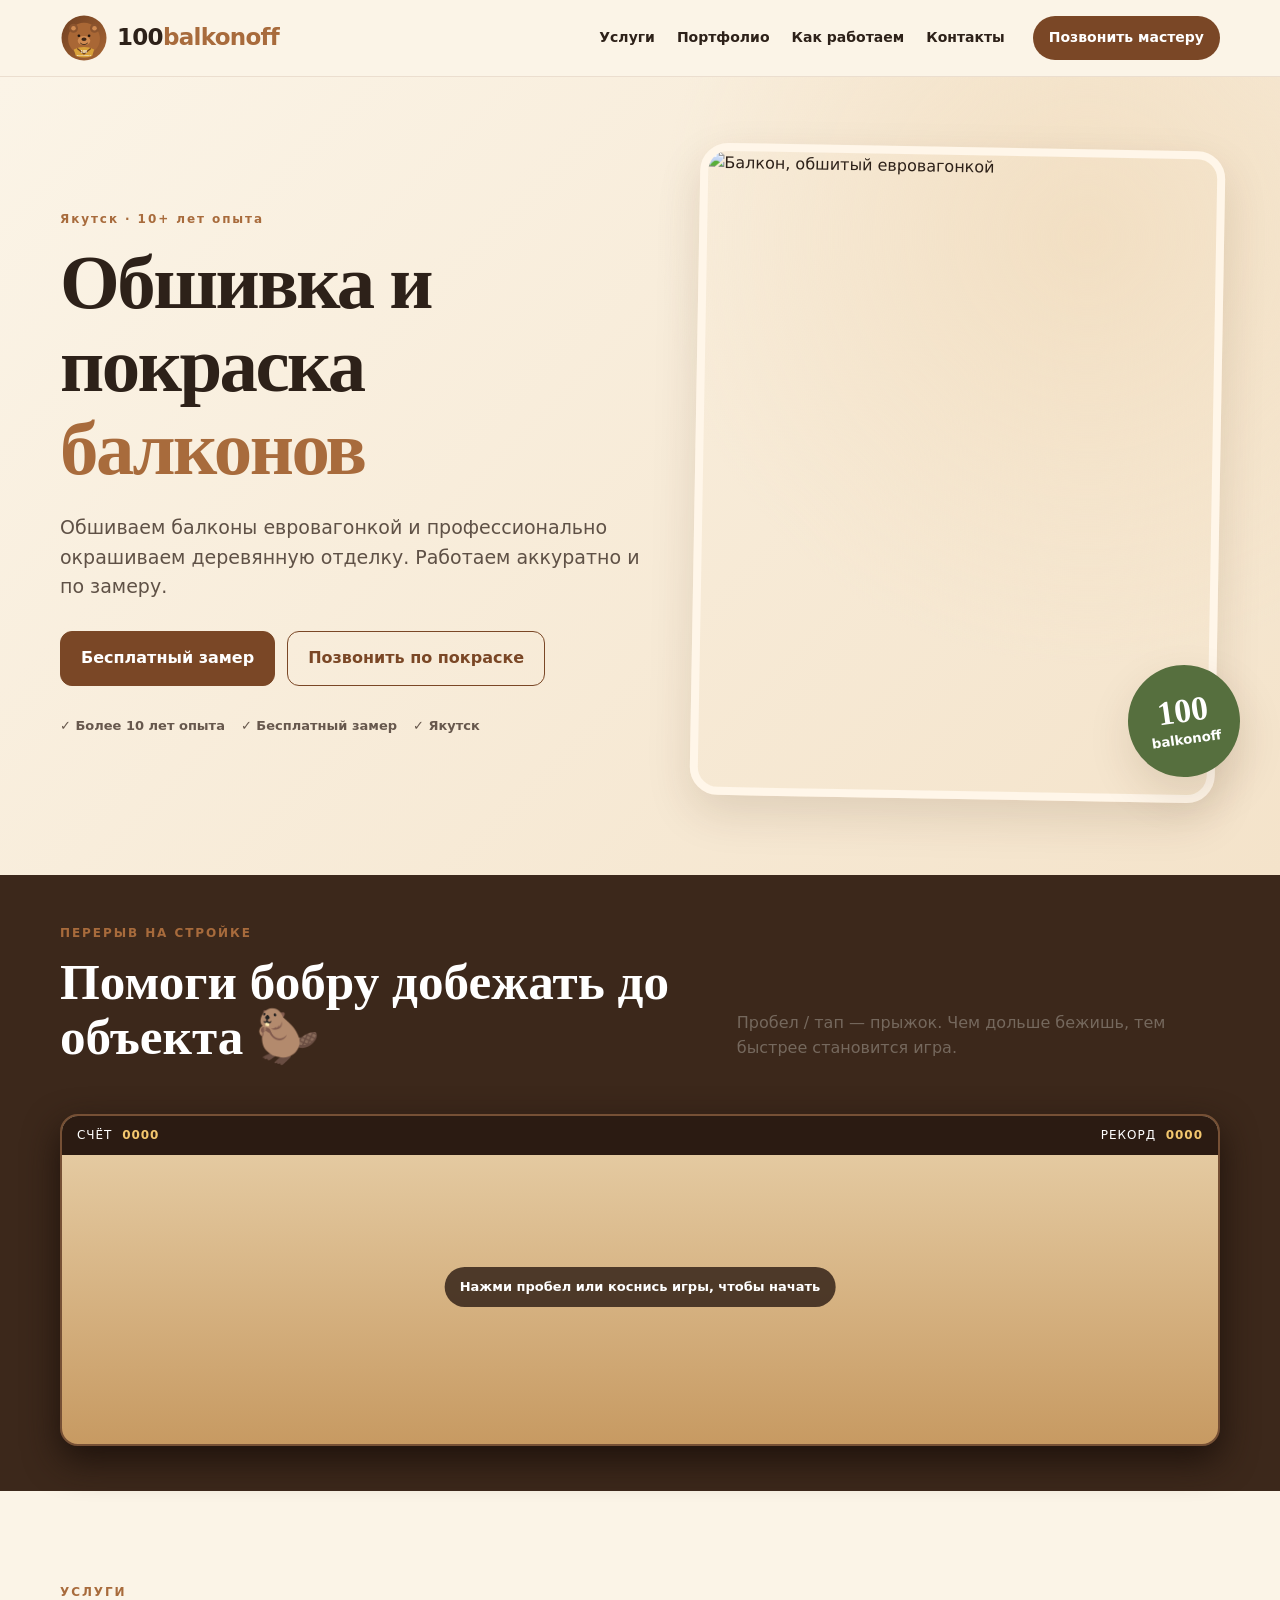
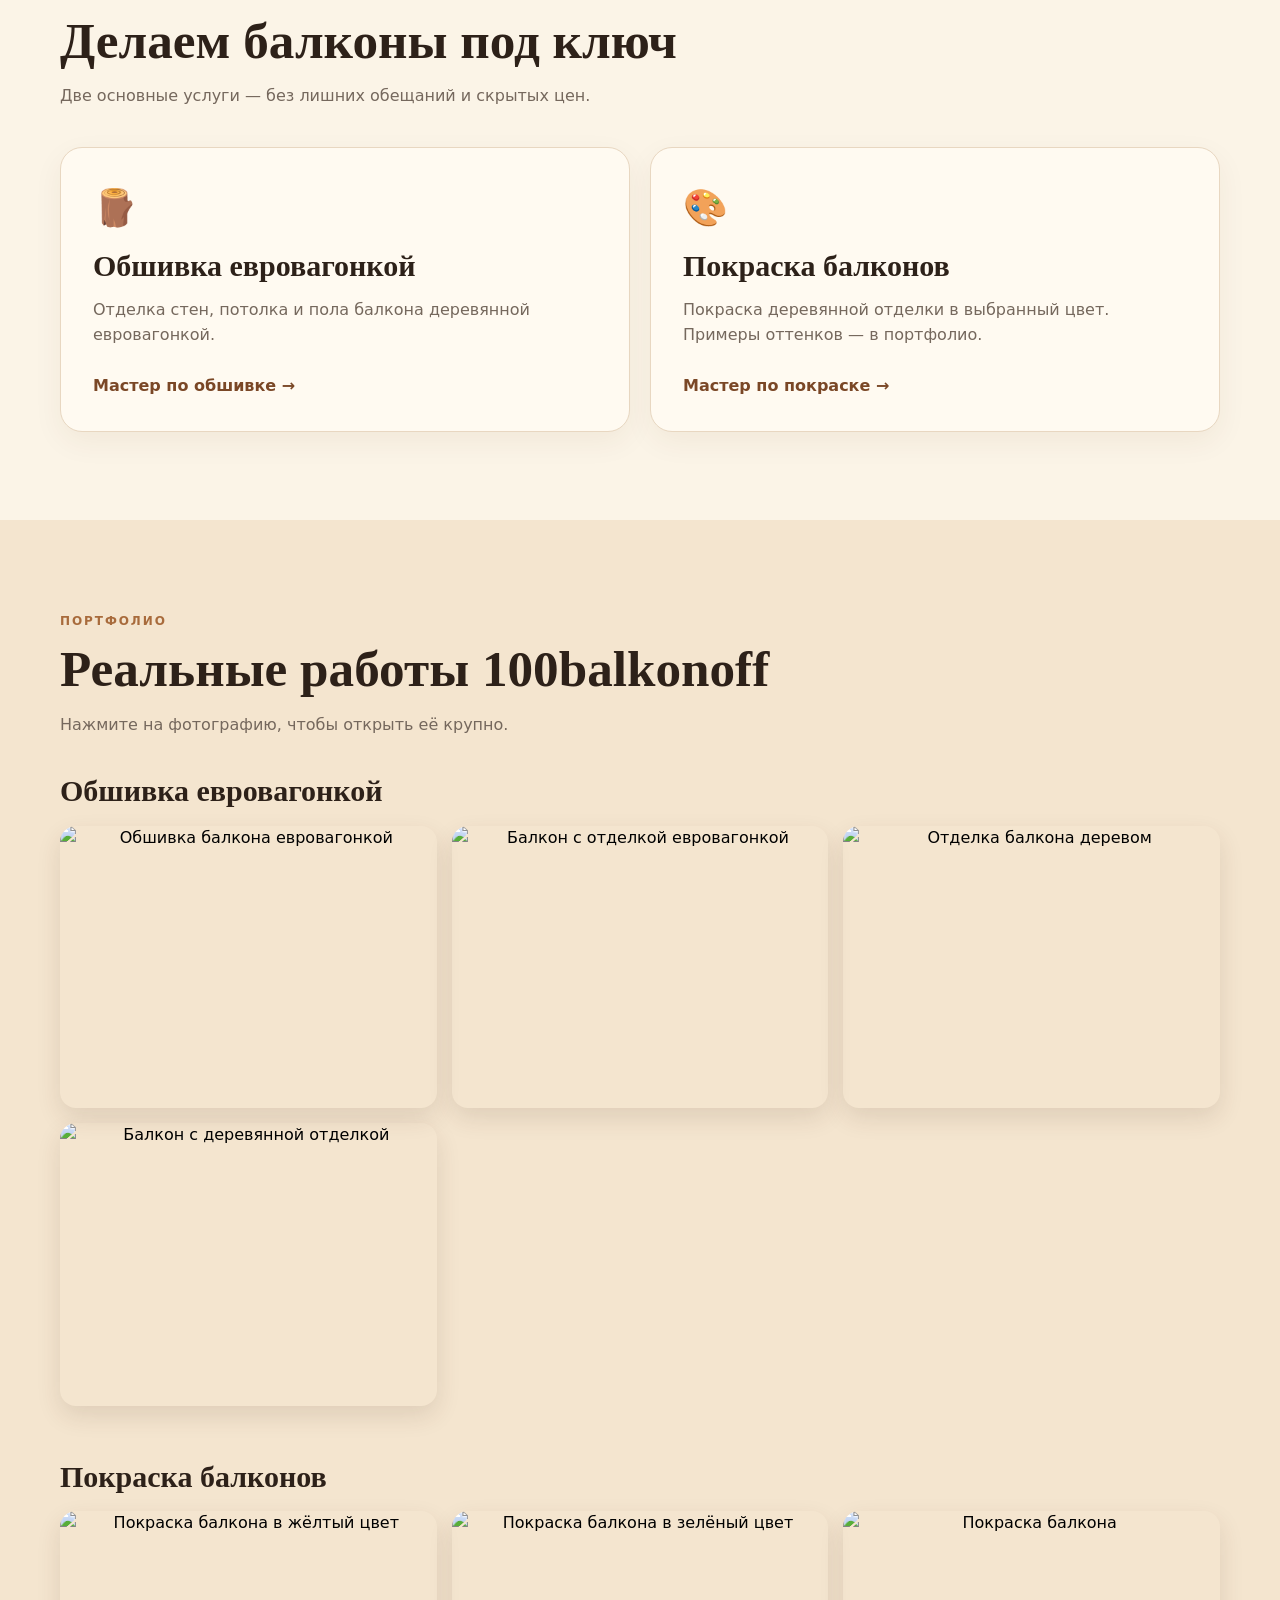
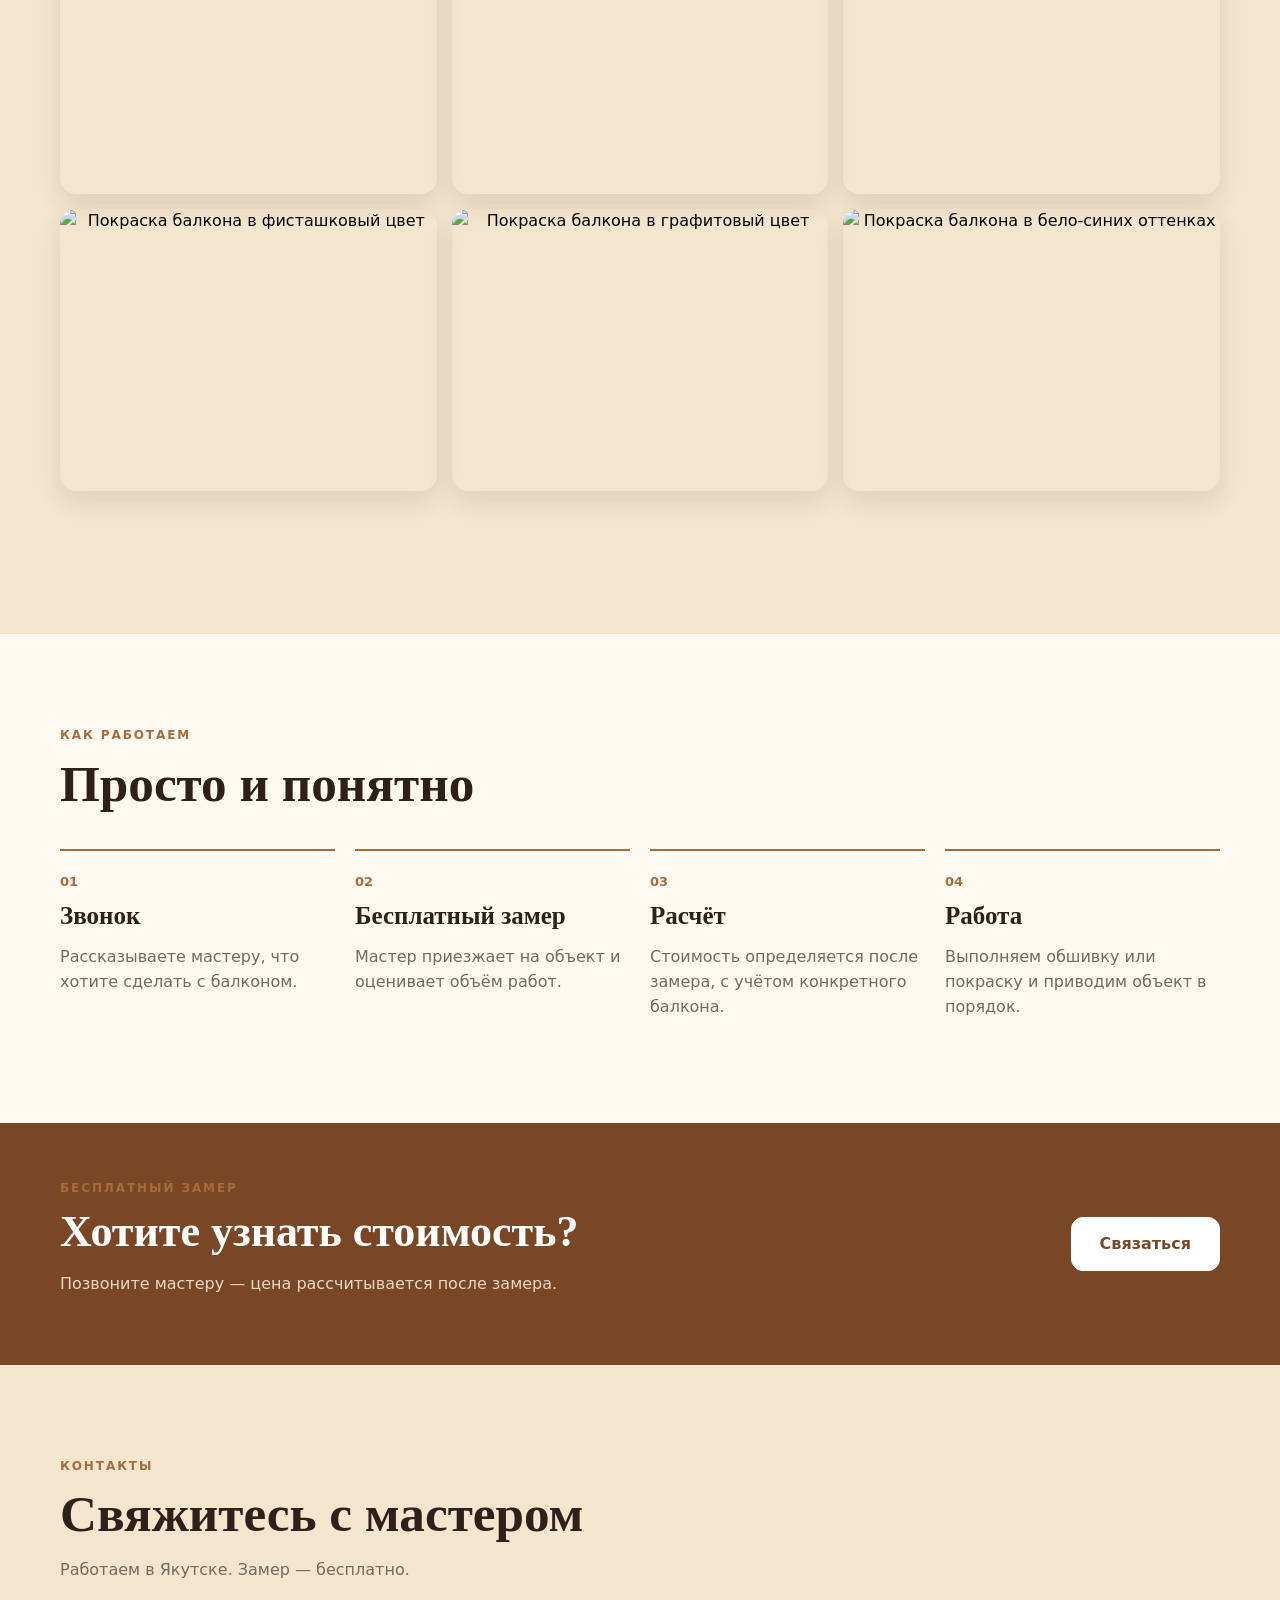
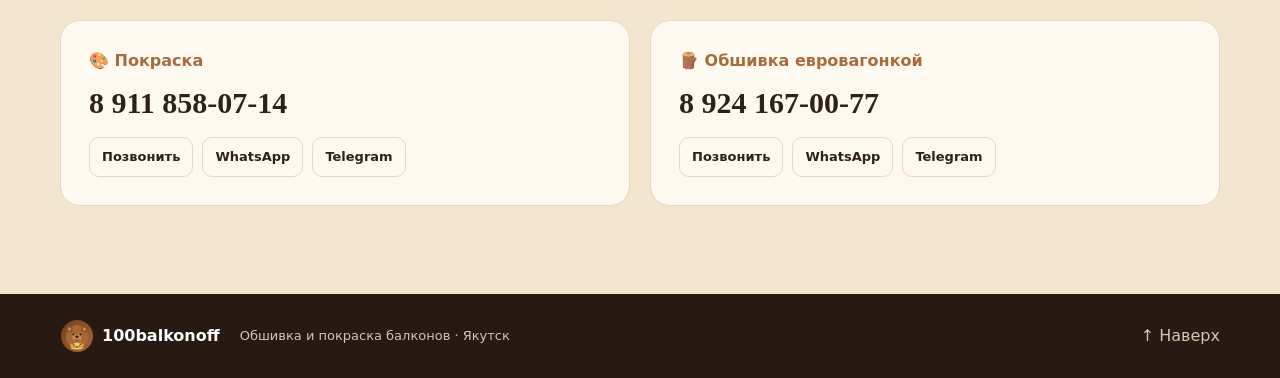
==== index.html @ a6278c49 "Add website files" ====
<!doctype html>
<html lang="ru">
<head>
<meta charset="utf-8">
<meta name="viewport" content="width=device-width,initial-scale=1">
<meta name="description" content="100balkonoff — обшивка балконов евровагонкой и покраска балконов в Якутске. Более 10 лет опыта. Бесплатный замер.">
<title>100balkonoff — балконы в Якутске</title>
<link rel="icon" href="logo.svg" type="image/svg+xml">
<link rel="stylesheet" href="style.css">
</head>
<body>
<header class="site-header">
  <div class="wrap nav">
    <a class="brand" href="#top"><img src="logo.svg" alt="100balkonoff"><span>100<span>balkonoff</span></span></a>
    <nav>
      <a href="#services">Услуги</a>
      <a href="#portfolio">Портфолио</a>
      <a href="#process">Как работаем</a>
      <a href="#contacts">Контакты</a>
    </nav>
    <a class="header-call" href="tel:+79241670077">Позвонить мастеру</a>
  </div>
</header>

<main id="top">
<section class="hero">
  <div class="wrap hero-grid">
    <div class="hero-copy">
      <div class="eyebrow">Якутск · 10+ лет опыта</div>
      <h1>Обшивка и покраска<br><em>балконов</em></h1>
      <p class="lead">Обшиваем балконы евровагонкой и профессионально окрашиваем деревянную отделку. Работаем аккуратно и по замеру.</p>
      <div class="hero-actions">
        <a class="btn primary" href="#contacts">Бесплатный замер</a>
        <a class="btn ghost" href="tel:+79118580714">Позвонить по покраске</a>
      </div>
      <div class="trust"><span>✓ Более 10 лет опыта</span><span>✓ Бесплатный замер</span><span>✓ Якутск</span></div>
    </div>
    <div class="hero-visual">
      <div class="photo-card"><img src="images/cladding-4.webp" alt="Балкон, обшитый евровагонкой"></div>
      <div class="badge"><strong>100</strong><small>balkonoff</small></div>
    </div>
  </div>
</section>

<section class="game-section">
  <div class="wrap">
    <div class="section-heading compact">
      <div><span class="kicker">ПЕРЕРЫВ НА СТРОЙКЕ</span><h2>Помоги бобру добежать до объекта 🦫</h2></div>
      <p>Пробел / тап — прыжок. Чем дольше бежишь, тем быстрее становится игра.</p>
    </div>
    <div class="game-shell">
      <div class="game-top"><span>СЧЁТ <b id="score">0000</b></span><span>РЕКОРД <b id="best">0000</b></span></div>
      <canvas id="game" width="1000" height="250" aria-label="Игра с бобром"></canvas>
      <div class="game-hint" id="gameHint">Нажми пробел или коснись игры, чтобы начать</div>
      <button class="restart" id="restart">Играть снова</button>
    </div>
  </div>
</section>

<section id="services" class="section">
  <div class="wrap">
    <div class="section-heading"><span class="kicker">УСЛУГИ</span><h2>Делаем балконы под ключ</h2><p>Две основные услуги — без лишних обещаний и скрытых цен.</p></div>
    <div class="service-grid">
      <article class="service"><div class="service-icon">🪵</div><h3>Обшивка евровагонкой</h3><p>Отделка стен, потолка и пола балкона деревянной евровагонкой.</p><a href="tel:+79241670077">Мастер по обшивке →</a></article>
      <article class="service"><div class="service-icon">🎨</div><h3>Покраска балконов</h3><p>Покраска деревянной отделки в выбранный цвет. Примеры оттенков — в портфолио.</p><a href="tel:+79118580714">Мастер по покраске →</a></article>
    </div>
  </div>
</section>

<section id="portfolio" class="section portfolio-section">
  <div class="wrap">
    <div class="section-heading"><span class="kicker">ПОРТФОЛИО</span><h2>Реальные работы 100balkonoff</h2><p>Нажмите на фотографию, чтобы открыть её крупно.</p></div>
    <div class="portfolio-group"><h3>Обшивка евровагонкой</h3><div class="gallery">
      <button class="photo"><img src="images/cladding-1.webp" alt="Обшивка балкона евровагонкой"></button>
      <button class="photo"><img src="images/cladding-2.webp" alt="Балкон с отделкой евровагонкой"></button>
      <button class="photo"><img src="images/cladding-3.webp" alt="Отделка балкона деревом"></button>
      <button class="photo"><img src="images/cladding-4.webp" alt="Балкон с деревянной отделкой"></button>
    </div></div>
    <div class="portfolio-group"><h3>Покраска балконов</h3><div class="gallery">
      <button class="photo"><img src="images/painting-yellow.webp" alt="Покраска балкона в жёлтый цвет"></button>
      <button class="photo"><img src="images/painting-green.webp" alt="Покраска балкона в зелёный цвет"></button>
      <button class="photo"><img src="images/painting-green-2.webp" alt="Покраска балкона"></button>
      <button class="photo"><img src="images/painting-pistachio.webp" alt="Покраска балкона в фисташковый цвет"></button>
      <button class="photo"><img src="images/painting-graphite.webp" alt="Покраска балкона в графитовый цвет"></button>
      <button class="photo"><img src="images/painting-white-blue.webp" alt="Покраска балкона в бело-синих оттенках"></button>
    </div></div>
  </div>
</section>

<section id="process" class="section process-section">
  <div class="wrap">
    <div class="section-heading"><span class="kicker">КАК РАБОТАЕМ</span><h2>Просто и понятно</h2></div>
    <div class="steps">
      <div><b>01</b><h3>Звонок</h3><p>Рассказываете мастеру, что хотите сделать с балконом.</p></div>
      <div><b>02</b><h3>Бесплатный замер</h3><p>Мастер приезжает на объект и оценивает объём работ.</p></div>
      <div><b>03</b><h3>Расчёт</h3><p>Стоимость определяется после замера, с учётом конкретного балкона.</p></div>
      <div><b>04</b><h3>Работа</h3><p>Выполняем обшивку или покраску и приводим объект в порядок.</p></div>
    </div>
  </div>
</section>

<section class="cta">
  <div class="wrap cta-inner"><div><span class="kicker">БЕСПЛАТНЫЙ ЗАМЕР</span><h2>Хотите узнать стоимость?</h2><p>Позвоните мастеру — цена рассчитывается после замера.</p></div><a class="btn light" href="#contacts">Связаться</a></div>
</section>

<section id="contacts" class="section contacts">
  <div class="wrap">
    <div class="section-heading"><span class="kicker">КОНТАКТЫ</span><h2>Свяжитесь с мастером</h2><p>Работаем в Якутске. Замер — бесплатно.</p></div>
    <div class="contact-grid">
      <article class="contact-card"><span>🎨 Покраска</span><a class="phone" href="tel:+79118580714">8 911 858-07-14</a><div class="contact-links"><a href="tel:+79118580714">Позвонить</a><a href="https://wa.me/79118580714" target="_blank" rel="noopener">WhatsApp</a><a href="tg://resolve?phone=79118580714">Telegram</a></div></article>
      <article class="contact-card"><span>🪵 Обшивка евровагонкой</span><a class="phone" href="tel:+79241670077">8 924 167-00-77</a><div class="contact-links"><a href="tel:+79241670077">Позвонить</a><a href="https://wa.me/79241670077" target="_blank" rel="noopener">WhatsApp</a><a href="tg://resolve?phone=79241670077">Telegram</a></div></article>
    </div>
  </div>
</section>
</main>

<footer><div class="wrap footer-inner"><div class="brand-mini"><img src="logo.svg" alt="">100balkonoff</div><span>Обшивка и покраска балконов · Якутск</span><a href="#top">↑ Наверх</a></div></footer>

<div class="lightbox" id="lightbox" aria-hidden="true"><button class="lb-close" aria-label="Закрыть">×</button><button class="lb-prev" aria-label="Предыдущее">‹</button><img id="lb-img" alt=""><button class="lb-next" aria-label="Следующее">›</button></div>
<script src="script.js"></script>
</body>
</html>
---- style.css ----
:root{--wood:#7a4726;--wood2:#a86b3c;--cream:#fbf4e7;--paper:#fffaf1;--ink:#2d2119;--muted:#75685d;--line:#e8d7c1;--green:#566f3e;--shadow:0 18px 45px rgba(70,39,18,.13)}
*{box-sizing:border-box}html{scroll-behavior:smooth}body{margin:0;background:var(--cream);color:var(--ink);font-family:Inter,ui-sans-serif,system-ui,-apple-system,"Segoe UI",Arial,sans-serif;line-height:1.55}a{color:inherit;text-decoration:none}button{font:inherit}.wrap{width:min(1160px,calc(100% - 36px));margin:auto}.site-header{position:sticky;top:0;z-index:20;background:rgba(251,244,231,.94);backdrop-filter:blur(12px);border-bottom:1px solid rgba(122,71,38,.12)}.nav{min-height:76px;display:flex;align-items:center;gap:28px}.brand{display:flex;align-items:center;gap:9px;font-weight:900;font-size:23px;letter-spacing:-.7px}.brand img{width:48px;height:48px}.brand span span{color:var(--wood2)}nav{display:flex;gap:22px;margin-left:auto;font-size:14px;font-weight:700}nav a:hover{color:var(--wood2)}.header-call{padding:11px 16px;border-radius:999px;background:var(--wood);color:white;font-weight:800;font-size:14px}
.hero{padding:70px 0 76px;background:radial-gradient(circle at 85% 20%,#f2dfc3 0,transparent 34%),linear-gradient(135deg,#fbf4e7,#f4e3ca)}.hero-grid{display:grid;grid-template-columns:1.05fr .95fr;align-items:center;gap:55px}.eyebrow,.kicker{font-size:12px;letter-spacing:.16em;font-weight:900;color:var(--wood2)}h1,h2,h3{font-family:Georgia,"Times New Roman",serif;line-height:1.08}h1{font-size:clamp(44px,6vw,78px);margin:14px 0 22px;letter-spacing:-2.5px}h1 em{font-style:normal;color:var(--wood2)}.lead{font-size:19px;max-width:620px;color:#5f5146}.hero-actions{display:flex;gap:12px;flex-wrap:wrap;margin:30px 0}.btn{display:inline-flex;align-items:center;justify-content:center;padding:14px 20px;border-radius:12px;font-weight:900;border:1px solid var(--wood)}.btn.primary{background:var(--wood);color:white}.btn.ghost{background:transparent;color:var(--wood)}.trust{display:flex;gap:16px;flex-wrap:wrap;color:#67584d;font-size:13px;font-weight:700}.hero-visual{position:relative}.photo-card{border-radius:28px;overflow:hidden;box-shadow:var(--shadow);border:8px solid #fff6e9;transform:rotate(1deg)}.photo-card img{width:100%;display:block;aspect-ratio:4/5;object-fit:cover}.badge{position:absolute;right:-20px;bottom:22px;width:112px;height:112px;border-radius:50%;background:var(--green);color:#fff;display:flex;flex-direction:column;align-items:center;justify-content:center;box-shadow:var(--shadow);transform:rotate(-8deg)}.badge strong{font:900 34px Georgia}.badge small{font-weight:900}
.game-section{padding:45px 0;background:#3c281b;color:#fff}.section-heading.compact{display:flex;justify-content:space-between;align-items:end;gap:25px}.game-section h2{margin:6px 0 0;font-size:32px}.game-section p{color:#d9c7b5;max-width:440px}.game-shell{position:relative;margin-top:20px;border:2px solid #765035;border-radius:18px;background:linear-gradient(#e8d0a9,#c79a62);overflow:hidden;box-shadow:0 14px 35px #1e120c}.game-top{display:flex;justify-content:space-between;padding:10px 15px;background:#2b1b12;font-size:12px;letter-spacing:.08em}.game-top b{color:#f3c76e;margin-left:5px}canvas{display:block;width:100%;height:auto;image-rendering:auto}.game-hint{position:absolute;left:50%;top:52%;transform:translate(-50%,-50%);background:rgba(43,27,18,.8);padding:10px 15px;border-radius:999px;font-weight:800;font-size:13px;text-align:center;white-space:nowrap}.restart{display:none;position:absolute;left:50%;top:56%;transform:translate(-50%,-50%);border:0;background:var(--wood);color:#fff;padding:11px 17px;border-radius:10px;font-weight:900;cursor:pointer}
.section{padding:88px 0}.section-heading{margin-bottom:38px}.section-heading h2{font-size:clamp(34px,4vw,52px);margin:9px 0 12px}.section-heading p{color:var(--muted);max-width:620px}.service-grid{display:grid;grid-template-columns:repeat(2,1fr);gap:20px}.service{background:var(--paper);border:1px solid var(--line);border-radius:22px;padding:32px;box-shadow:0 10px 30px rgba(90,52,24,.06)}.service-icon{font-size:36px}.service h3{font-size:30px;margin:14px 0 8px}.service p{color:var(--muted)}.service a{display:inline-block;margin-top:10px;color:var(--wood);font-weight:900}
.portfolio-section{background:#f4e5cf}.portfolio-group{margin:38px 0 55px}.portfolio-group h3{font-size:30px;margin-bottom:18px}.gallery{display:grid;grid-template-columns:repeat(3,1fr);gap:15px}.photo{border:0;padding:0;background:none;cursor:zoom-in;border-radius:16px;overflow:hidden;box-shadow:0 10px 25px rgba(72,42,22,.12);aspect-ratio:4/3}.photo img{width:100%;height:100%;display:block;object-fit:cover;transition:transform .35s ease}.photo:hover img{transform:scale(1.035)}
.process-section{background:var(--paper)}.steps{display:grid;grid-template-columns:repeat(4,1fr);gap:20px}.steps>div{border-top:2px solid var(--wood2);padding-top:18px}.steps b{font-size:13px;color:var(--wood2)}.steps h3{font-size:25px;margin:8px 0}.steps p{color:var(--muted)}
.cta{background:var(--wood);color:#fff;padding:52px 0}.cta-inner{display:flex;justify-content:space-between;align-items:center;gap:25px}.cta h2{font-size:44px;margin:8px 0}.cta p{color:#e9d8c5}.btn.light{background:#fff;color:var(--wood);border-color:#fff;padding-inline:28px}
.contacts{background:#f4e5cf}.contact-grid{display:grid;grid-template-columns:repeat(2,1fr);gap:20px}.contact-card{background:var(--paper);border:1px solid var(--line);border-radius:20px;padding:28px}.contact-card>span{font-weight:900;color:var(--wood2)}.phone{display:block;font:900 30px Georgia;margin:12px 0 17px}.contact-links{display:flex;gap:9px;flex-wrap:wrap}.contact-links a{padding:9px 12px;border:1px solid var(--line);border-radius:10px;font-weight:800;font-size:13px}.contact-links a:hover{border-color:var(--wood);color:var(--wood)}
footer{background:#281a12;color:#d8c5b2;padding:25px 0}.footer-inner{display:flex;align-items:center;gap:20px}.brand-mini{display:flex;align-items:center;gap:8px;font-weight:900;color:#fff}.brand-mini img{width:34px;height:34px}.footer-inner span{flex:1;font-size:13px}
.lightbox{position:fixed;inset:0;background:rgba(20,12,7,.93);z-index:100;display:none;align-items:center;justify-content:center;padding:35px}.lightbox.open{display:flex}.lightbox img{max-width:min(92vw,1300px);max-height:90vh;object-fit:contain;border-radius:8px;box-shadow:0 20px 70px #000}.lb-close,.lb-prev,.lb-next{position:absolute;border:0;background:rgba(255,255,255,.12);color:#fff;cursor:pointer;border-radius:50%;width:48px;height:48px;font-size:34px;line-height:1}.lb-close{right:22px;top:18px}.lb-prev{left:20px;top:50%;transform:translateY(-50%)}.lb-next{right:20px;top:50%;transform:translateY(-50%)}
@media(max-width:850px){nav{display:none}.header-call{margin-left:auto}.hero-grid{grid-template-columns:1fr}.hero{padding-top:48px}.hero-visual{max-width:650px;margin:auto}.gallery{grid-template-columns:repeat(2,1fr)}.steps{grid-template-columns:repeat(2,1fr)}.section-heading.compact,.cta-inner{display:block}.cta .btn{margin-top:20px}.service-grid,.contact-grid{grid-template-columns:1fr}}
@media(max-width:520px){.wrap{width:min(100% - 24px,1160px)}.site-header .nav{min-height:64px}.brand{font-size:19px}.brand img{width:40px;height:40px}.header-call{font-size:12px;padding:9px 11px}.hero{padding:42px 0 55px}h1{font-size:43px;letter-spacing:-1.7px}.lead{font-size:17px}.trust{display:block}.trust span{display:block;margin:7px 0}.section{padding:65px 0}.gallery{grid-template-columns:1fr 1fr;gap:9px}.photo{border-radius:11px}.steps{grid-template-columns:1fr}.cta h2{font-size:36px}.phone{font-size:25px}.footer-inner{flex-wrap:wrap}.footer-inner span{order:3;flex-basis:100%}.game-hint{font-size:11px;max-width:90%;white-space:normal}.lb-prev{left:7px}.lb-next{right:7px}}
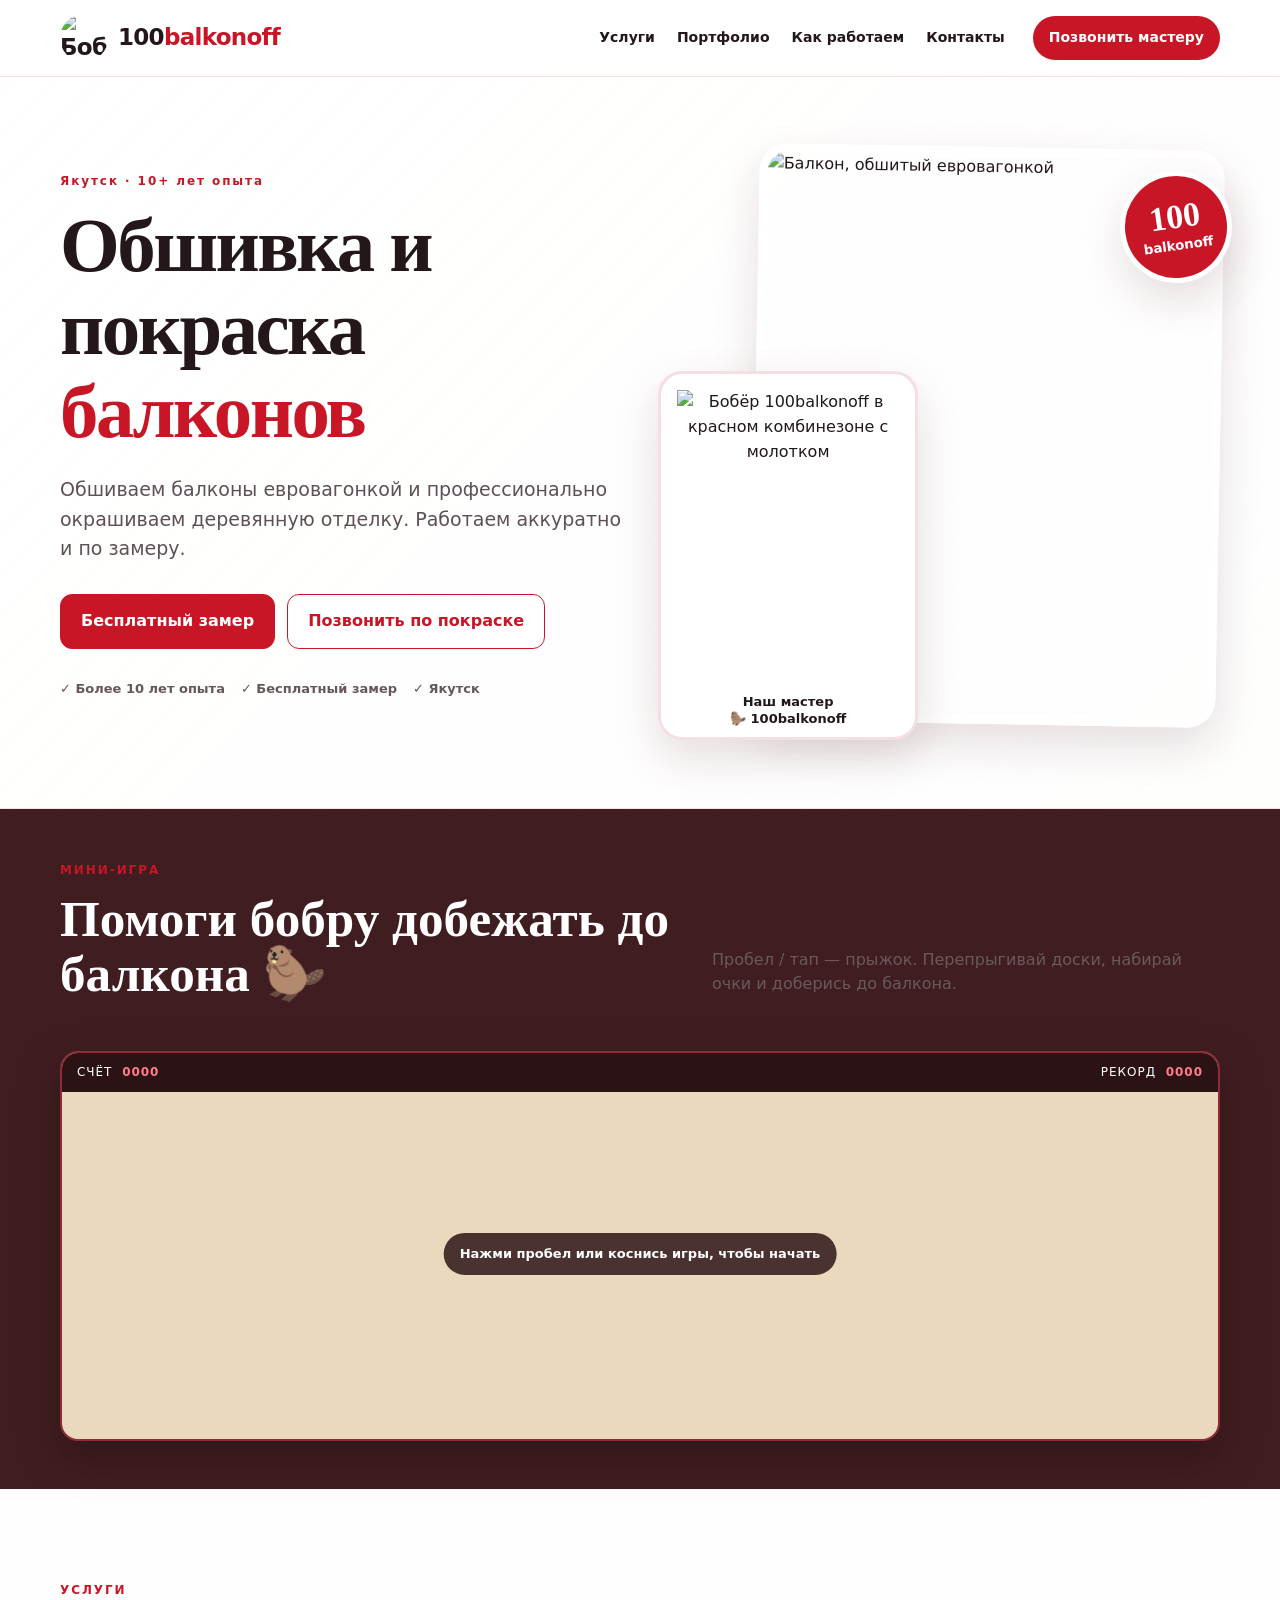
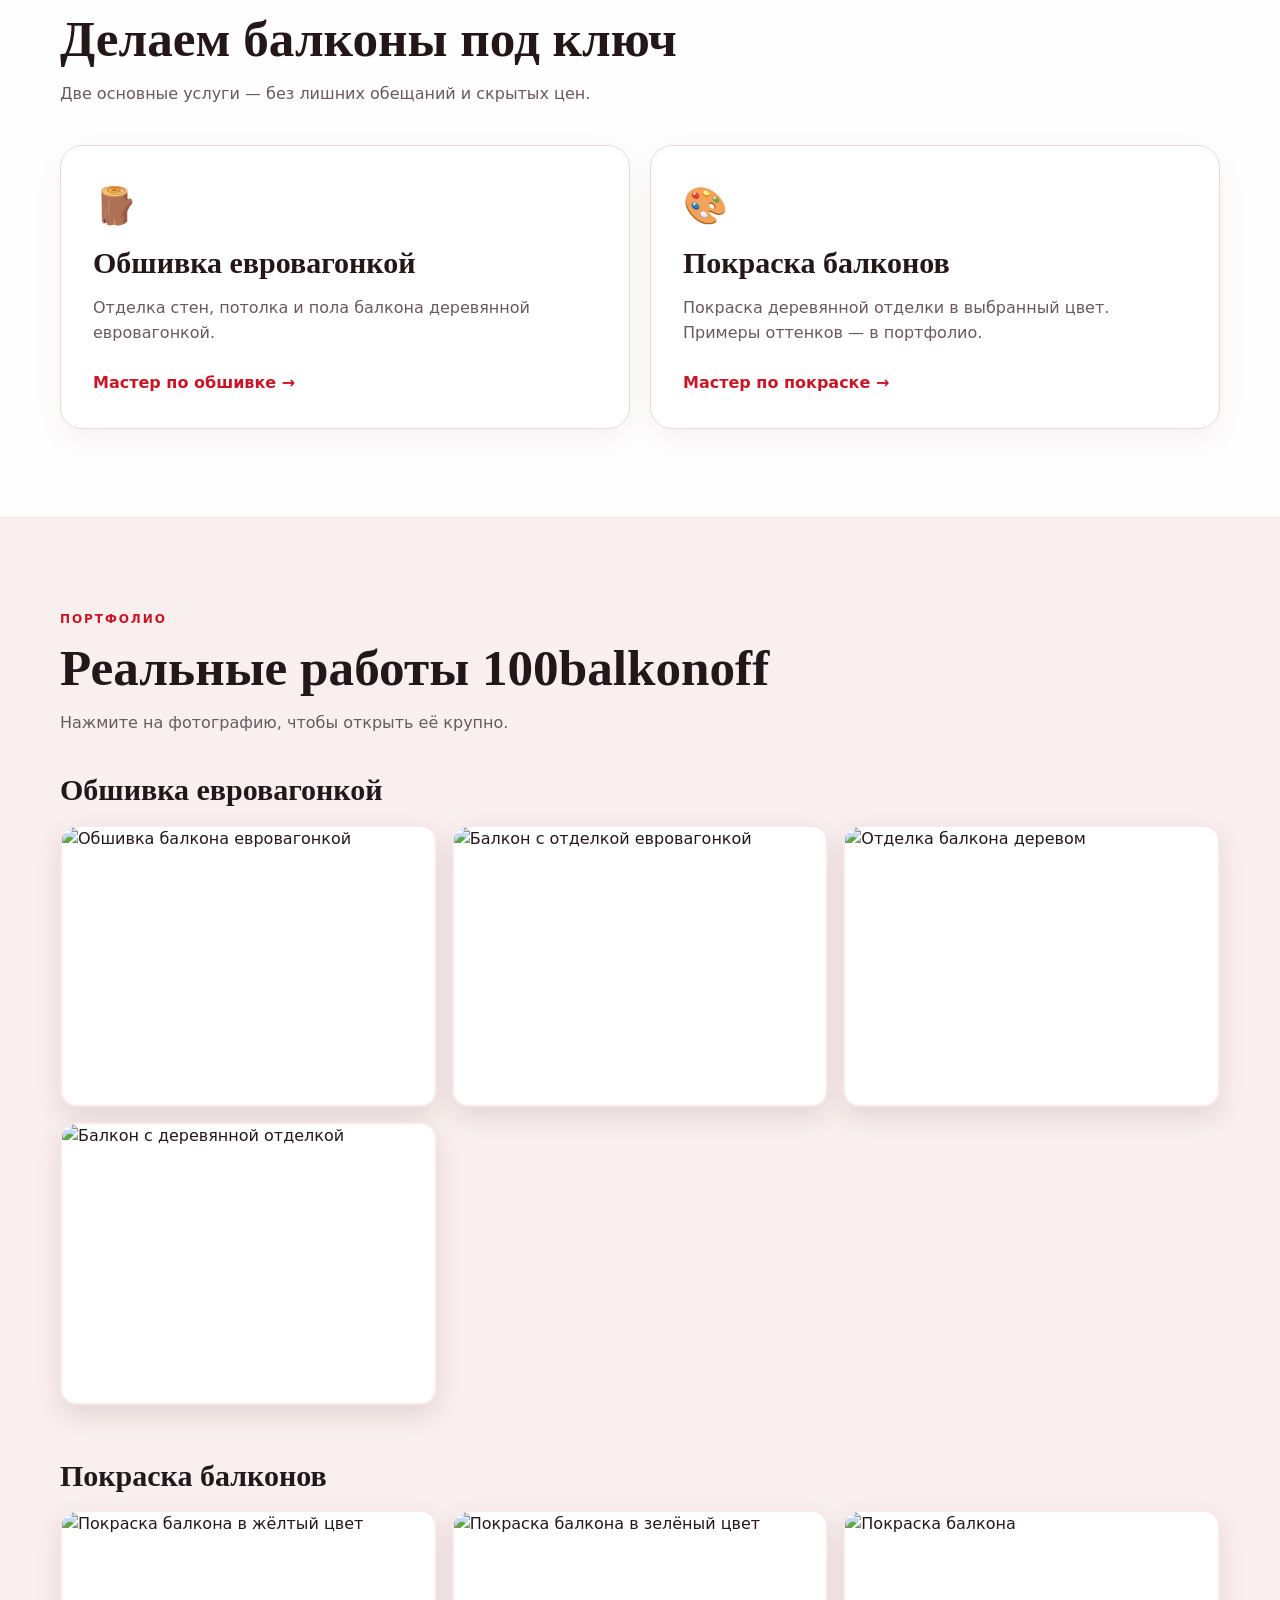
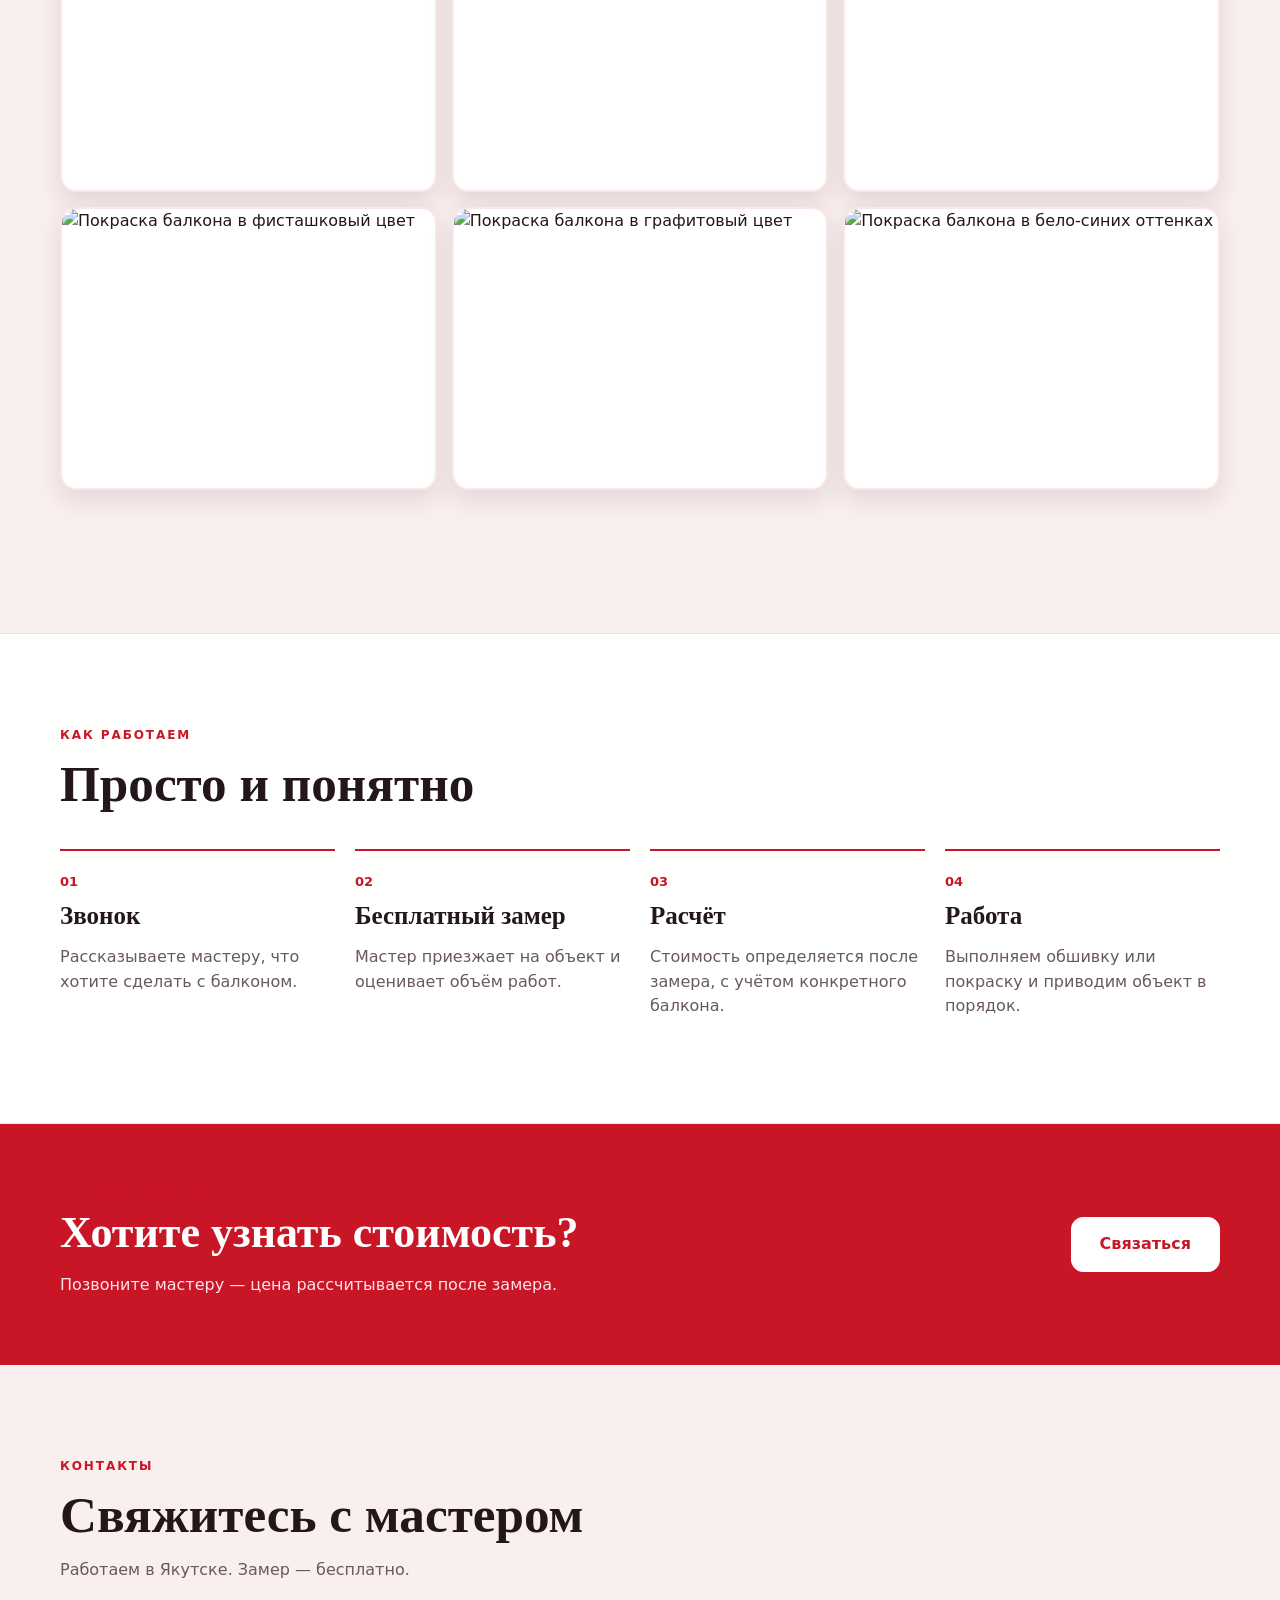
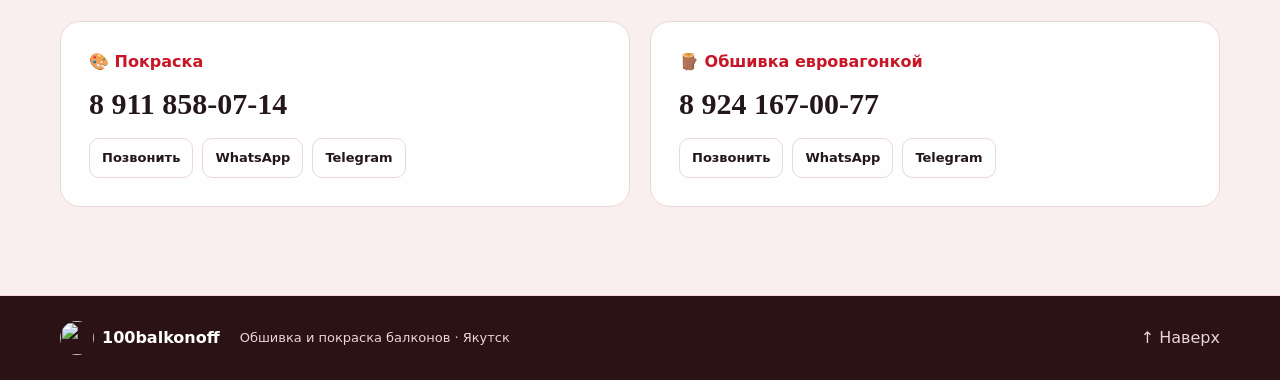
==== commit 1d8d70a4: "Add files via upload" ====
--- a/index.html
+++ b/index.html
@@ -5,14 +5,17 @@
 <meta name="viewport" content="width=device-width,initial-scale=1">
 <meta name="description" content="100balkonoff — обшивка балконов евровагонкой и покраска балконов в Якутске. Более 10 лет опыта. Бесплатный замер.">
 <title>100balkonoff — балконы в Якутске</title>
-<link rel="icon" href="logo.svg" type="image/svg+xml">
+<link rel="icon" href="images/mascot-head.webp" type="image/webp">
 <link rel="stylesheet" href="style.css">
 </head>
 <body>
 <header class="site-header">
   <div class="wrap nav">
-    <a class="brand" href="#top"><img src="logo.svg" alt="100balkonoff"><span>100<span>balkonoff</span></span></a>
-    <nav>
+    <a class="brand" href="#top" aria-label="100balkonoff — на главную">
+      <img src="images/mascot-head.webp" alt="Бобёр 100balkonoff">
+      <span>100<span>balkonoff</span></span>
+    </a>
+    <nav aria-label="Основная навигация">
       <a href="#services">Услуги</a>
       <a href="#portfolio">Портфолио</a>
       <a href="#process">Как работаем</a>
@@ -37,6 +40,10 @@
     </div>
     <div class="hero-visual">
       <div class="photo-card"><img src="images/cladding-4.webp" alt="Балкон, обшитый евровагонкой"></div>
+      <div class="mascot-card">
+        <img src="images/mascot.webp" alt="Бобёр 100balkonoff в красном комбинезоне с молотком">
+        <span>Наш мастер<br>🦫 100balkonoff</span>
+      </div>
       <div class="badge"><strong>100</strong><small>balkonoff</small></div>
     </div>
   </div>
@@ -45,14 +52,21 @@
 <section class="game-section">
   <div class="wrap">
     <div class="section-heading compact">
-      <div><span class="kicker">ПЕРЕРЫВ НА СТРОЙКЕ</span><h2>Помоги бобру добежать до объекта 🦫</h2></div>
-      <p>Пробел / тап — прыжок. Чем дольше бежишь, тем быстрее становится игра.</p>
+      <div><span class="kicker">МИНИ-ИГРА</span><h2>Помоги бобру добежать до балкона 🦫</h2></div>
+      <p>Пробел / тап — прыжок. Перепрыгивай доски, набирай очки и доберись до балкона.</p>
     </div>
     <div class="game-shell">
       <div class="game-top"><span>СЧЁТ <b id="score">0000</b></span><span>РЕКОРД <b id="best">0000</b></span></div>
-      <canvas id="game" width="1000" height="250" aria-label="Игра с бобром"></canvas>
+      <canvas id="game" width="1000" height="300" aria-label="Мини-игра: бобёр бежит к балкону и перепрыгивает доски"></canvas>
       <div class="game-hint" id="gameHint">Нажми пробел или коснись игры, чтобы начать</div>
-      <button class="restart" id="restart">Играть снова</button>
+      <div class="game-overlay" id="gameOverlay" aria-live="polite" hidden>
+        <div class="game-result">
+          <div class="result-kicker" id="gameResultKicker">ФИНИШ</div>
+          <h3 id="gameResultTitle">Бобёр добрался до балкона!</h3>
+          <p id="gameResultScore">Счёт: 0000</p>
+          <button class="restart" id="restart" type="button">Начать с начала</button>
+        </div>
+      </div>
     </div>
   </div>
 </section>
@@ -71,18 +85,18 @@
   <div class="wrap">
     <div class="section-heading"><span class="kicker">ПОРТФОЛИО</span><h2>Реальные работы 100balkonoff</h2><p>Нажмите на фотографию, чтобы открыть её крупно.</p></div>
     <div class="portfolio-group"><h3>Обшивка евровагонкой</h3><div class="gallery">
-      <button class="photo"><img src="images/cladding-1.webp" alt="Обшивка балкона евровагонкой"></button>
-      <button class="photo"><img src="images/cladding-2.webp" alt="Балкон с отделкой евровагонкой"></button>
-      <button class="photo"><img src="images/cladding-3.webp" alt="Отделка балкона деревом"></button>
-      <button class="photo"><img src="images/cladding-4.webp" alt="Балкон с деревянной отделкой"></button>
+      <a class="photo" href="images/cladding-1.webp" data-full="images/cladding-1.webp"><img src="images/cladding-1.webp" alt="Обшивка балкона евровагонкой" loading="lazy"></a>
+      <a class="photo" href="images/cladding-2.webp" data-full="images/cladding-2.webp"><img src="images/cladding-2.webp" alt="Балкон с отделкой евровагонкой" loading="lazy"></a>
+      <a class="photo" href="images/cladding-3.webp" data-full="images/cladding-3.webp"><img src="images/cladding-3.webp" alt="Отделка балкона деревом" loading="lazy"></a>
+      <a class="photo" href="images/cladding-4.webp" data-full="images/cladding-4.webp"><img src="images/cladding-4.webp" alt="Балкон с деревянной отделкой" loading="lazy"></a>
     </div></div>
     <div class="portfolio-group"><h3>Покраска балконов</h3><div class="gallery">
-      <button class="photo"><img src="images/painting-yellow.webp" alt="Покраска балкона в жёлтый цвет"></button>
-      <button class="photo"><img src="images/painting-green.webp" alt="Покраска балкона в зелёный цвет"></button>
-      <button class="photo"><img src="images/painting-green-2.webp" alt="Покраска балкона"></button>
-      <button class="photo"><img src="images/painting-pistachio.webp" alt="Покраска балкона в фисташковый цвет"></button>
-      <button class="photo"><img src="images/painting-graphite.webp" alt="Покраска балкона в графитовый цвет"></button>
-      <button class="photo"><img src="images/painting-white-blue.webp" alt="Покраска балкона в бело-синих оттенках"></button>
+      <a class="photo" href="images/painting-yellow.webp" data-full="images/painting-yellow.webp"><img src="images/painting-yellow.webp" alt="Покраска балкона в жёлтый цвет" loading="lazy"></a>
+      <a class="photo" href="images/painting-green.webp" data-full="images/painting-green.webp"><img src="images/painting-green.webp" alt="Покраска балкона в зелёный цвет" loading="lazy"></a>
+      <a class="photo" href="images/painting-green-2.webp" data-full="images/painting-green-2.webp"><img src="images/painting-green-2.webp" alt="Покраска балкона" loading="lazy"></a>
+      <a class="photo" href="images/painting-pistachio.webp" data-full="images/painting-pistachio.webp"><img src="images/painting-pistachio.webp" alt="Покраска балкона в фисташковый цвет" loading="lazy"></a>
+      <a class="photo" href="images/painting-graphite.webp" data-full="images/painting-graphite.webp"><img src="images/painting-graphite.webp" alt="Покраска балкона в графитовый цвет" loading="lazy"></a>
+      <a class="photo" href="images/painting-white-blue.webp" data-full="images/painting-white-blue.webp"><img src="images/painting-white-blue.webp" alt="Покраска балкона в бело-синих оттенках" loading="lazy"></a>
     </div></div>
   </div>
 </section>
@@ -114,9 +128,14 @@
 </section>
 </main>
 
-<footer><div class="wrap footer-inner"><div class="brand-mini"><img src="logo.svg" alt="">100balkonoff</div><span>Обшивка и покраска балконов · Якутск</span><a href="#top">↑ Наверх</a></div></footer>
+<footer><div class="wrap footer-inner"><div class="brand-mini"><img src="images/mascot-head.webp" alt="">100balkonoff</div><span>Обшивка и покраска балконов · Якутск</span><a href="#top">↑ Наверх</a></div></footer>
 
-<div class="lightbox" id="lightbox" aria-hidden="true"><button class="lb-close" aria-label="Закрыть">×</button><button class="lb-prev" aria-label="Предыдущее">‹</button><img id="lb-img" alt=""><button class="lb-next" aria-label="Следующее">›</button></div>
+<div class="lightbox" id="lightbox" aria-hidden="true">
+  <button class="lb-close" aria-label="Закрыть" type="button">×</button>
+  <button class="lb-prev" aria-label="Предыдущее" type="button">‹</button>
+  <img id="lb-img" alt="">
+  <button class="lb-next" aria-label="Следующее" type="button">›</button>
+</div>
 <script src="script.js"></script>
 </body>
-</html>+</html>
--- a/style.css
+++ b/style.css
@@ -1,13 +1,21 @@
-:root{--wood:#7a4726;--wood2:#a86b3c;--cream:#fbf4e7;--paper:#fffaf1;--ink:#2d2119;--muted:#75685d;--line:#e8d7c1;--green:#566f3e;--shadow:0 18px 45px rgba(70,39,18,.13)}
-*{box-sizing:border-box}html{scroll-behavior:smooth}body{margin:0;background:var(--cream);color:var(--ink);font-family:Inter,ui-sans-serif,system-ui,-apple-system,"Segoe UI",Arial,sans-serif;line-height:1.55}a{color:inherit;text-decoration:none}button{font:inherit}.wrap{width:min(1160px,calc(100% - 36px));margin:auto}.site-header{position:sticky;top:0;z-index:20;background:rgba(251,244,231,.94);backdrop-filter:blur(12px);border-bottom:1px solid rgba(122,71,38,.12)}.nav{min-height:76px;display:flex;align-items:center;gap:28px}.brand{display:flex;align-items:center;gap:9px;font-weight:900;font-size:23px;letter-spacing:-.7px}.brand img{width:48px;height:48px}.brand span span{color:var(--wood2)}nav{display:flex;gap:22px;margin-left:auto;font-size:14px;font-weight:700}nav a:hover{color:var(--wood2)}.header-call{padding:11px 16px;border-radius:999px;background:var(--wood);color:white;font-weight:800;font-size:14px}
-.hero{padding:70px 0 76px;background:radial-gradient(circle at 85% 20%,#f2dfc3 0,transparent 34%),linear-gradient(135deg,#fbf4e7,#f4e3ca)}.hero-grid{display:grid;grid-template-columns:1.05fr .95fr;align-items:center;gap:55px}.eyebrow,.kicker{font-size:12px;letter-spacing:.16em;font-weight:900;color:var(--wood2)}h1,h2,h3{font-family:Georgia,"Times New Roman",serif;line-height:1.08}h1{font-size:clamp(44px,6vw,78px);margin:14px 0 22px;letter-spacing:-2.5px}h1 em{font-style:normal;color:var(--wood2)}.lead{font-size:19px;max-width:620px;color:#5f5146}.hero-actions{display:flex;gap:12px;flex-wrap:wrap;margin:30px 0}.btn{display:inline-flex;align-items:center;justify-content:center;padding:14px 20px;border-radius:12px;font-weight:900;border:1px solid var(--wood)}.btn.primary{background:var(--wood);color:white}.btn.ghost{background:transparent;color:var(--wood)}.trust{display:flex;gap:16px;flex-wrap:wrap;color:#67584d;font-size:13px;font-weight:700}.hero-visual{position:relative}.photo-card{border-radius:28px;overflow:hidden;box-shadow:var(--shadow);border:8px solid #fff6e9;transform:rotate(1deg)}.photo-card img{width:100%;display:block;aspect-ratio:4/5;object-fit:cover}.badge{position:absolute;right:-20px;bottom:22px;width:112px;height:112px;border-radius:50%;background:var(--green);color:#fff;display:flex;flex-direction:column;align-items:center;justify-content:center;box-shadow:var(--shadow);transform:rotate(-8deg)}.badge strong{font:900 34px Georgia}.badge small{font-weight:900}
-.game-section{padding:45px 0;background:#3c281b;color:#fff}.section-heading.compact{display:flex;justify-content:space-between;align-items:end;gap:25px}.game-section h2{margin:6px 0 0;font-size:32px}.game-section p{color:#d9c7b5;max-width:440px}.game-shell{position:relative;margin-top:20px;border:2px solid #765035;border-radius:18px;background:linear-gradient(#e8d0a9,#c79a62);overflow:hidden;box-shadow:0 14px 35px #1e120c}.game-top{display:flex;justify-content:space-between;padding:10px 15px;background:#2b1b12;font-size:12px;letter-spacing:.08em}.game-top b{color:#f3c76e;margin-left:5px}canvas{display:block;width:100%;height:auto;image-rendering:auto}.game-hint{position:absolute;left:50%;top:52%;transform:translate(-50%,-50%);background:rgba(43,27,18,.8);padding:10px 15px;border-radius:999px;font-weight:800;font-size:13px;text-align:center;white-space:nowrap}.restart{display:none;position:absolute;left:50%;top:56%;transform:translate(-50%,-50%);border:0;background:var(--wood);color:#fff;padding:11px 17px;border-radius:10px;font-weight:900;cursor:pointer}
-.section{padding:88px 0}.section-heading{margin-bottom:38px}.section-heading h2{font-size:clamp(34px,4vw,52px);margin:9px 0 12px}.section-heading p{color:var(--muted);max-width:620px}.service-grid{display:grid;grid-template-columns:repeat(2,1fr);gap:20px}.service{background:var(--paper);border:1px solid var(--line);border-radius:22px;padding:32px;box-shadow:0 10px 30px rgba(90,52,24,.06)}.service-icon{font-size:36px}.service h3{font-size:30px;margin:14px 0 8px}.service p{color:var(--muted)}.service a{display:inline-block;margin-top:10px;color:var(--wood);font-weight:900}
-.portfolio-section{background:#f4e5cf}.portfolio-group{margin:38px 0 55px}.portfolio-group h3{font-size:30px;margin-bottom:18px}.gallery{display:grid;grid-template-columns:repeat(3,1fr);gap:15px}.photo{border:0;padding:0;background:none;cursor:zoom-in;border-radius:16px;overflow:hidden;box-shadow:0 10px 25px rgba(72,42,22,.12);aspect-ratio:4/3}.photo img{width:100%;height:100%;display:block;object-fit:cover;transition:transform .35s ease}.photo:hover img{transform:scale(1.035)}
-.process-section{background:var(--paper)}.steps{display:grid;grid-template-columns:repeat(4,1fr);gap:20px}.steps>div{border-top:2px solid var(--wood2);padding-top:18px}.steps b{font-size:13px;color:var(--wood2)}.steps h3{font-size:25px;margin:8px 0}.steps p{color:var(--muted)}
-.cta{background:var(--wood);color:#fff;padding:52px 0}.cta-inner{display:flex;justify-content:space-between;align-items:center;gap:25px}.cta h2{font-size:44px;margin:8px 0}.cta p{color:#e9d8c5}.btn.light{background:#fff;color:var(--wood);border-color:#fff;padding-inline:28px}
-.contacts{background:#f4e5cf}.contact-grid{display:grid;grid-template-columns:repeat(2,1fr);gap:20px}.contact-card{background:var(--paper);border:1px solid var(--line);border-radius:20px;padding:28px}.contact-card>span{font-weight:900;color:var(--wood2)}.phone{display:block;font:900 30px Georgia;margin:12px 0 17px}.contact-links{display:flex;gap:9px;flex-wrap:wrap}.contact-links a{padding:9px 12px;border:1px solid var(--line);border-radius:10px;font-weight:800;font-size:13px}.contact-links a:hover{border-color:var(--wood);color:var(--wood)}
-footer{background:#281a12;color:#d8c5b2;padding:25px 0}.footer-inner{display:flex;align-items:center;gap:20px}.brand-mini{display:flex;align-items:center;gap:8px;font-weight:900;color:#fff}.brand-mini img{width:34px;height:34px}.footer-inner span{flex:1;font-size:13px}
-.lightbox{position:fixed;inset:0;background:rgba(20,12,7,.93);z-index:100;display:none;align-items:center;justify-content:center;padding:35px}.lightbox.open{display:flex}.lightbox img{max-width:min(92vw,1300px);max-height:90vh;object-fit:contain;border-radius:8px;box-shadow:0 20px 70px #000}.lb-close,.lb-prev,.lb-next{position:absolute;border:0;background:rgba(255,255,255,.12);color:#fff;cursor:pointer;border-radius:50%;width:48px;height:48px;font-size:34px;line-height:1}.lb-close{right:22px;top:18px}.lb-prev{left:20px;top:50%;transform:translateY(-50%)}.lb-next{right:20px;top:50%;transform:translateY(-50%)}
-@media(max-width:850px){nav{display:none}.header-call{margin-left:auto}.hero-grid{grid-template-columns:1fr}.hero{padding-top:48px}.hero-visual{max-width:650px;margin:auto}.gallery{grid-template-columns:repeat(2,1fr)}.steps{grid-template-columns:repeat(2,1fr)}.section-heading.compact,.cta-inner{display:block}.cta .btn{margin-top:20px}.service-grid,.contact-grid{grid-template-columns:1fr}}
-@media(max-width:520px){.wrap{width:min(100% - 24px,1160px)}.site-header .nav{min-height:64px}.brand{font-size:19px}.brand img{width:40px;height:40px}.header-call{font-size:12px;padding:9px 11px}.hero{padding:42px 0 55px}h1{font-size:43px;letter-spacing:-1.7px}.lead{font-size:17px}.trust{display:block}.trust span{display:block;margin:7px 0}.section{padding:65px 0}.gallery{grid-template-columns:1fr 1fr;gap:9px}.photo{border-radius:11px}.steps{grid-template-columns:1fr}.cta h2{font-size:36px}.phone{font-size:25px}.footer-inner{flex-wrap:wrap}.footer-inner span{order:3;flex-basis:100%}.game-hint{font-size:11px;max-width:90%;white-space:normal}.lb-prev{left:7px}.lb-next{right:7px}}
+:root{--red:#c91627;--red-dark:#920f1b;--red-soft:#f6dfe2;--white:#fff;--paper:rgba(255,255,255,.92);--ink:#24171a;--muted:#69595d;--line:#ead7da;--wood:#d9b27c;--shadow:0 18px 45px rgba(73,23,27,.14)}
+*{box-sizing:border-box}
+html{scroll-behavior:smooth}
+body{margin:0;color:var(--ink);font-family:Inter,ui-sans-serif,system-ui,-apple-system,"Segoe UI",Arial,sans-serif;line-height:1.55;background:#f7f4ef url("images/wood-bg.webp") center top/cover fixed no-repeat}
+body:before{content:"";position:fixed;inset:0;background:rgba(255,255,255,.50);pointer-events:none;z-index:-1}
+a{color:inherit;text-decoration:none}button{font:inherit}.wrap{width:min(1160px,calc(100% - 36px));margin:auto}
+.site-header{position:sticky;top:0;z-index:20;background:rgba(255,255,255,.90);backdrop-filter:blur(12px);border-bottom:1px solid rgba(201,22,39,.14)}
+.nav{min-height:76px;display:flex;align-items:center;gap:28px}.brand{display:flex;align-items:center;gap:10px;font-weight:900;font-size:23px;letter-spacing:-.7px}.brand img{width:48px;height:48px;object-fit:cover;border-radius:50%}.brand span span{color:var(--red)}nav{display:flex;gap:22px;margin-left:auto;font-size:14px;font-weight:800}nav a:hover{color:var(--red)}.header-call{padding:11px 16px;border-radius:999px;background:var(--red);color:#fff;font-weight:900;font-size:14px}
+.hero{padding:70px 0 84px;background:linear-gradient(135deg,rgba(255,255,255,.94),rgba(255,255,255,.76));border-bottom:1px solid rgba(201,22,39,.12)}
+.hero-grid{display:grid;grid-template-columns:1.03fr .97fr;align-items:center;gap:46px}.eyebrow,.kicker{font-size:12px;letter-spacing:.16em;font-weight:900;color:var(--red)}h1,h2,h3{font-family:Georgia,"Times New Roman",serif;line-height:1.08}h1{font-size:clamp(44px,6vw,78px);margin:14px 0 22px;letter-spacing:-2.5px}h1 em{font-style:normal;color:var(--red)}.lead{font-size:19px;max-width:620px;color:#5f5055}.hero-actions{display:flex;gap:12px;flex-wrap:wrap;margin:30px 0}.btn{display:inline-flex;align-items:center;justify-content:center;padding:14px 20px;border-radius:12px;font-weight:900;border:1px solid var(--red)}.btn.primary{background:var(--red);color:white}.btn.ghost{background:rgba(255,255,255,.72);color:var(--red)}.trust{display:flex;gap:16px;flex-wrap:wrap;color:#67575b;font-size:13px;font-weight:800}
+.hero-visual{position:relative;min-height:510px}.photo-card{width:86%;margin-left:auto;border-radius:28px;overflow:hidden;box-shadow:var(--shadow);border:8px solid rgba(255,255,255,.98);transform:rotate(1deg)}.photo-card img{width:100%;display:block;aspect-ratio:4/5;object-fit:cover}.mascot-card{position:absolute;left:-4%;bottom:-16px;width:260px;padding:16px 16px 10px;border-radius:24px;background:#fff;box-shadow:var(--shadow);border:3px solid var(--red-soft);text-align:center}.mascot-card img{display:block;width:100%;height:300px;object-fit:contain;object-position:center bottom}.mascot-card span{display:block;font-weight:900;font-size:13px;line-height:1.25;padding-top:4px}.badge{position:absolute;right:-12px;top:24px;width:112px;height:112px;border-radius:50%;background:var(--red);color:#fff;display:flex;flex-direction:column;align-items:center;justify-content:center;box-shadow:var(--shadow);transform:rotate(-8deg);border:5px solid #fff}.badge strong{font:900 34px Georgia}.badge small{font-weight:900}
+.game-section{padding:48px 0;background:rgba(58,22,26,.97);color:#fff}.section-heading.compact{display:flex;justify-content:space-between;align-items:end;gap:25px}.game-section h2{margin:6px 0 0;font-size:32px}.game-section p{color:#ead5d8;max-width:440px}.game-shell{position:relative;margin-top:20px;border:2px solid #8e2c39;border-radius:18px;background:#ead9bd;overflow:hidden;box-shadow:0 16px 40px rgba(25,8,10,.35)}.game-top{display:flex;justify-content:space-between;padding:10px 15px;background:#2a1215;font-size:12px;letter-spacing:.08em}.game-top b{color:#ff7c89;margin-left:5px}canvas{display:block;width:100%;height:auto;image-rendering:auto}.game-hint{position:absolute;left:50%;top:52%;transform:translate(-50%,-50%);background:rgba(42,18,21,.84);padding:11px 16px;border-radius:999px;font-weight:900;font-size:13px;text-align:center;white-space:nowrap}.game-overlay{position:absolute;inset:42px 0 0;display:grid;place-items:center;padding:18px;background:rgba(42,18,21,.20)}.game-overlay[hidden]{display:none}.game-result{width:min(360px,calc(100% - 32px));padding:24px 22px 22px;background:#fff;border-radius:20px;text-align:center;box-shadow:0 18px 50px rgba(0,0,0,.28);border:3px solid var(--red-soft)}.result-kicker{font-size:11px;letter-spacing:.14em;font-weight:900;color:var(--red)}.game-result h3{font-size:28px;margin:7px 0}.game-result p{color:var(--muted);margin:0 0 16px}.restart{display:inline-flex;border:0;background:var(--red);color:#fff;padding:12px 19px;border-radius:10px;font-weight:900;cursor:pointer}.restart:hover{background:var(--red-dark)}
+.section{padding:88px 0;background:rgba(255,255,255,.90);border-bottom:1px solid rgba(201,22,39,.10)}.section-heading{margin-bottom:38px}.section-heading h2{font-size:clamp(34px,4vw,52px);margin:9px 0 12px}.section-heading p{color:var(--muted);max-width:620px}.service-grid{display:grid;grid-template-columns:repeat(2,1fr);gap:20px}.service{background:var(--paper);border:1px solid var(--line);border-radius:22px;padding:32px;box-shadow:0 10px 30px rgba(90,25,30,.06)}.service-icon{font-size:36px}.service h3{font-size:30px;margin:14px 0 8px}.service p{color:var(--muted)}.service a{display:inline-block;margin-top:10px;color:var(--red);font-weight:900}
+.portfolio-section{background:rgba(249,238,239,.94)}.portfolio-group{margin:38px 0 55px}.portfolio-group h3{font-size:30px;margin-bottom:18px}.gallery{display:grid;grid-template-columns:repeat(3,1fr);gap:15px}.photo{border:0;padding:0;background:#fff;cursor:zoom-in;border-radius:16px;overflow:hidden;box-shadow:0 10px 25px rgba(72,25,30,.12);aspect-ratio:4/3;display:block;border:2px solid rgba(201,22,39,.10)}.photo img{width:100%;height:100%;display:block;object-fit:cover;transition:transform .35s ease}.photo:hover img{transform:scale(1.035)}
+.process-section{background:rgba(255,255,255,.92)}.steps{display:grid;grid-template-columns:repeat(4,1fr);gap:20px}.steps>div{border-top:2px solid var(--red);padding-top:18px}.steps b{font-size:13px;color:var(--red)}.steps h3{font-size:25px;margin:8px 0}.steps p{color:var(--muted)}
+.cta{background:var(--red);color:#fff;padding:52px 0}.cta-inner{display:flex;justify-content:space-between;align-items:center;gap:25px}.cta h2{font-size:44px;margin:8px 0}.cta p{color:#ffe3e6}.btn.light{background:#fff;color:var(--red);border-color:#fff;padding-inline:28px}
+.contacts{background:rgba(249,238,239,.94)}.contact-grid{display:grid;grid-template-columns:repeat(2,1fr);gap:20px}.contact-card{background:var(--paper);border:1px solid var(--line);border-radius:20px;padding:28px}.contact-card>span{font-weight:900;color:var(--red)}.phone{display:block;font:900 30px Georgia;margin:12px 0 17px}.contact-links{display:flex;gap:9px;flex-wrap:wrap}.contact-links a{padding:9px 12px;border:1px solid var(--line);border-radius:10px;font-weight:800;font-size:13px}.contact-links a:hover{border-color:var(--red);color:var(--red)}
+footer{background:#2a1215;color:#ead5d8;padding:25px 0}.footer-inner{display:flex;align-items:center;gap:20px}.brand-mini{display:flex;align-items:center;gap:8px;font-weight:900;color:#fff}.brand-mini img{width:34px;height:34px;object-fit:cover;border-radius:50%}.footer-inner span{flex:1;font-size:13px}
+.lightbox{position:fixed;inset:0;background:rgba(20,12,14,.95);z-index:100;display:none;align-items:center;justify-content:center;padding:35px}.lightbox.open{display:flex}.lightbox img{max-width:min(92vw,1300px);max-height:90vh;object-fit:contain;border-radius:8px;box-shadow:0 20px 70px #000}.lb-close,.lb-prev,.lb-next{position:absolute;border:0;background:rgba(255,255,255,.12);color:#fff;cursor:pointer;border-radius:50%;width:48px;height:48px;font-size:34px;line-height:1}.lb-close{right:22px;top:18px}.lb-prev{left:20px;top:50%;transform:translateY(-50%)}.lb-next{right:20px;top:50%;transform:translateY(-50%)}
+@media(max-width:850px){nav{display:none}.header-call{margin-left:auto}.hero-grid{grid-template-columns:1fr}.hero{padding-top:48px}.hero-visual{max-width:680px;margin:auto}.mascot-card{left:0}.gallery{grid-template-columns:repeat(2,1fr)}.steps{grid-template-columns:repeat(2,1fr)}.section-heading.compact,.cta-inner{display:block}.cta .btn{margin-top:20px}.service-grid,.contact-grid{grid-template-columns:1fr}}
+@media(max-width:520px){.wrap{width:min(100% - 24px,1160px)}.site-header .nav{min-height:64px}.brand{font-size:19px}.brand img{width:40px;height:40px}.header-call{font-size:12px;padding:9px 11px}.hero{padding:42px 0 62px}h1{font-size:43px;letter-spacing:-1.7px}.lead{font-size:17px}.trust{display:block}.trust span{display:block;margin:7px 0}.hero-visual{min-height:420px}.mascot-card{width:190px;padding:9px 9px 7px;bottom:-20px}.mascot-card img{height:220px}.badge{width:92px;height:92px;right:0}.badge strong{font-size:29px}.section{padding:65px 0}.gallery{grid-template-columns:1fr 1fr;gap:9px}.photo{border-radius:11px}.steps{grid-template-columns:1fr}.cta h2{font-size:36px}.phone{font-size:25px}.footer-inner{flex-wrap:wrap}.footer-inner span{order:3;flex-basis:100%}.game-hint{font-size:11px;max-width:90%;white-space:normal}.game-overlay{inset:42px 0 0;padding:10px}.game-result{padding:18px 16px}.game-result h3{font-size:24px}.lb-prev{left:7px}.lb-next{right:7px}}
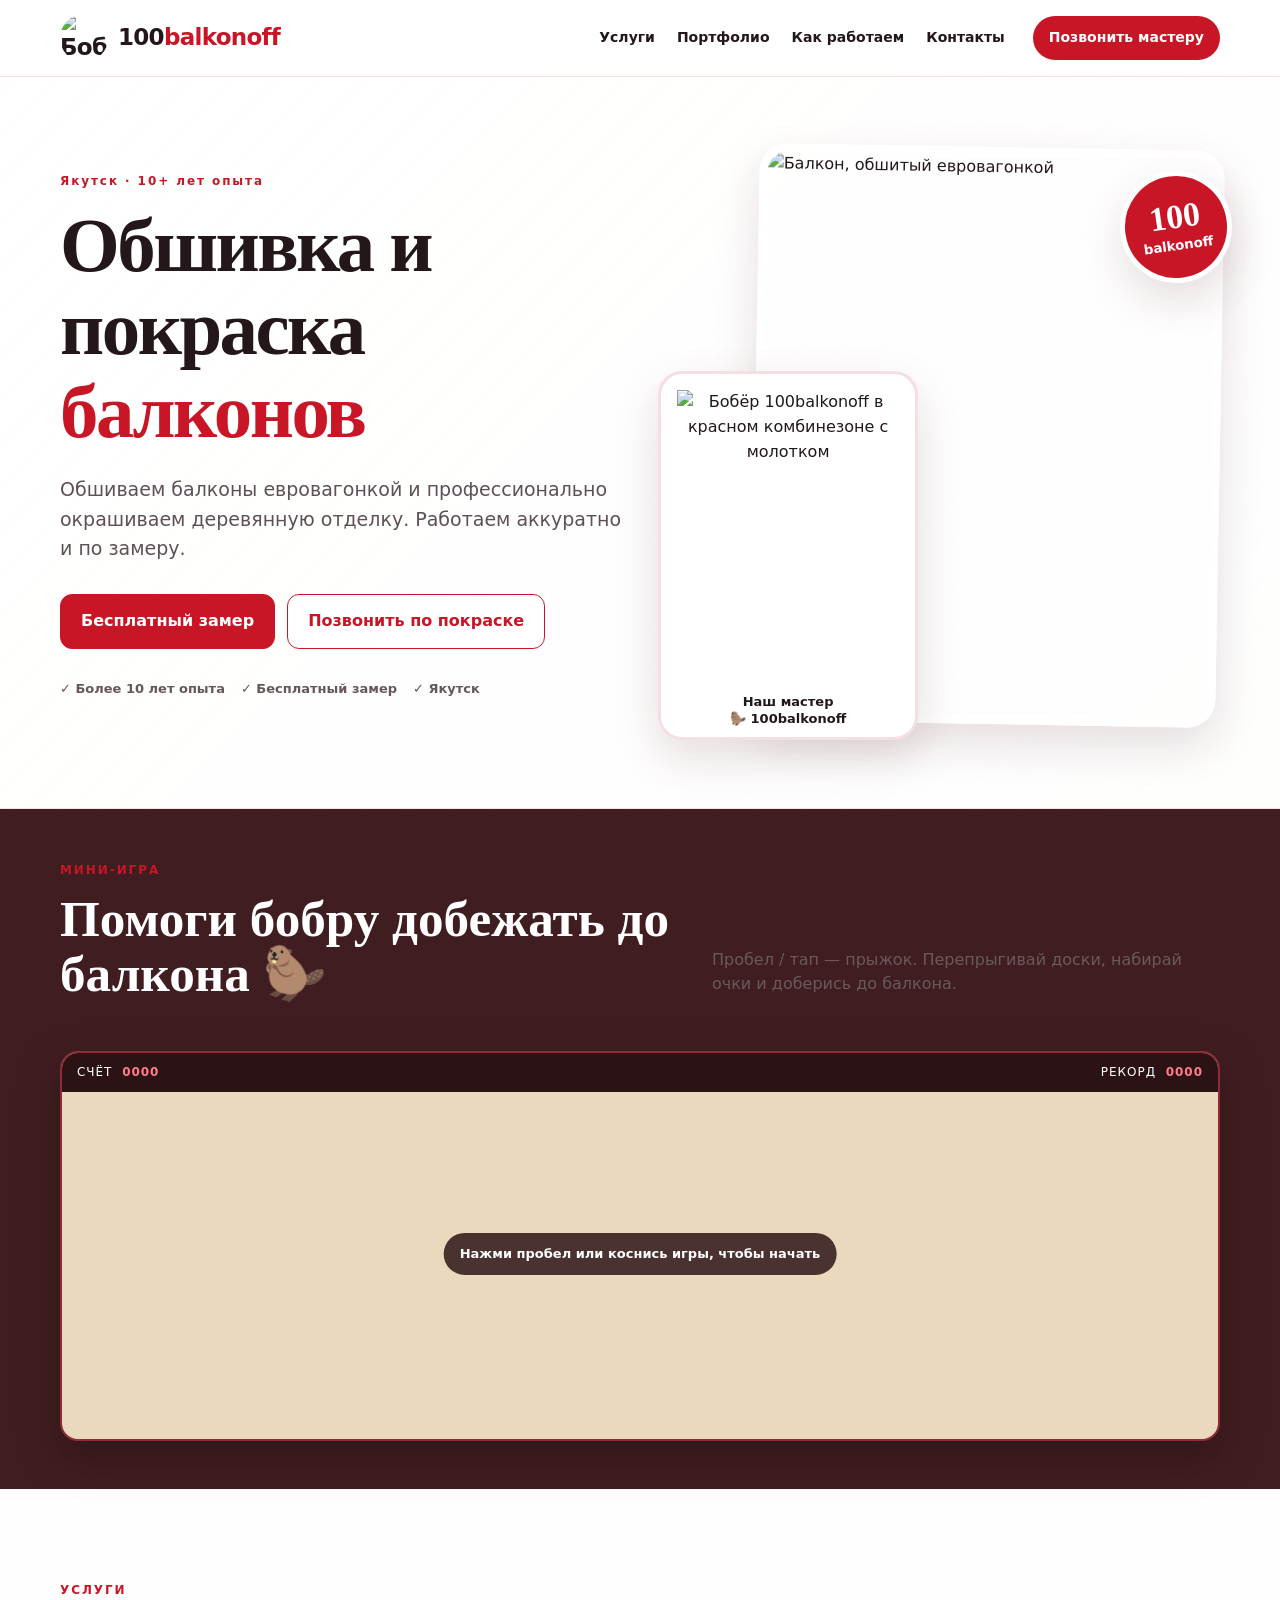
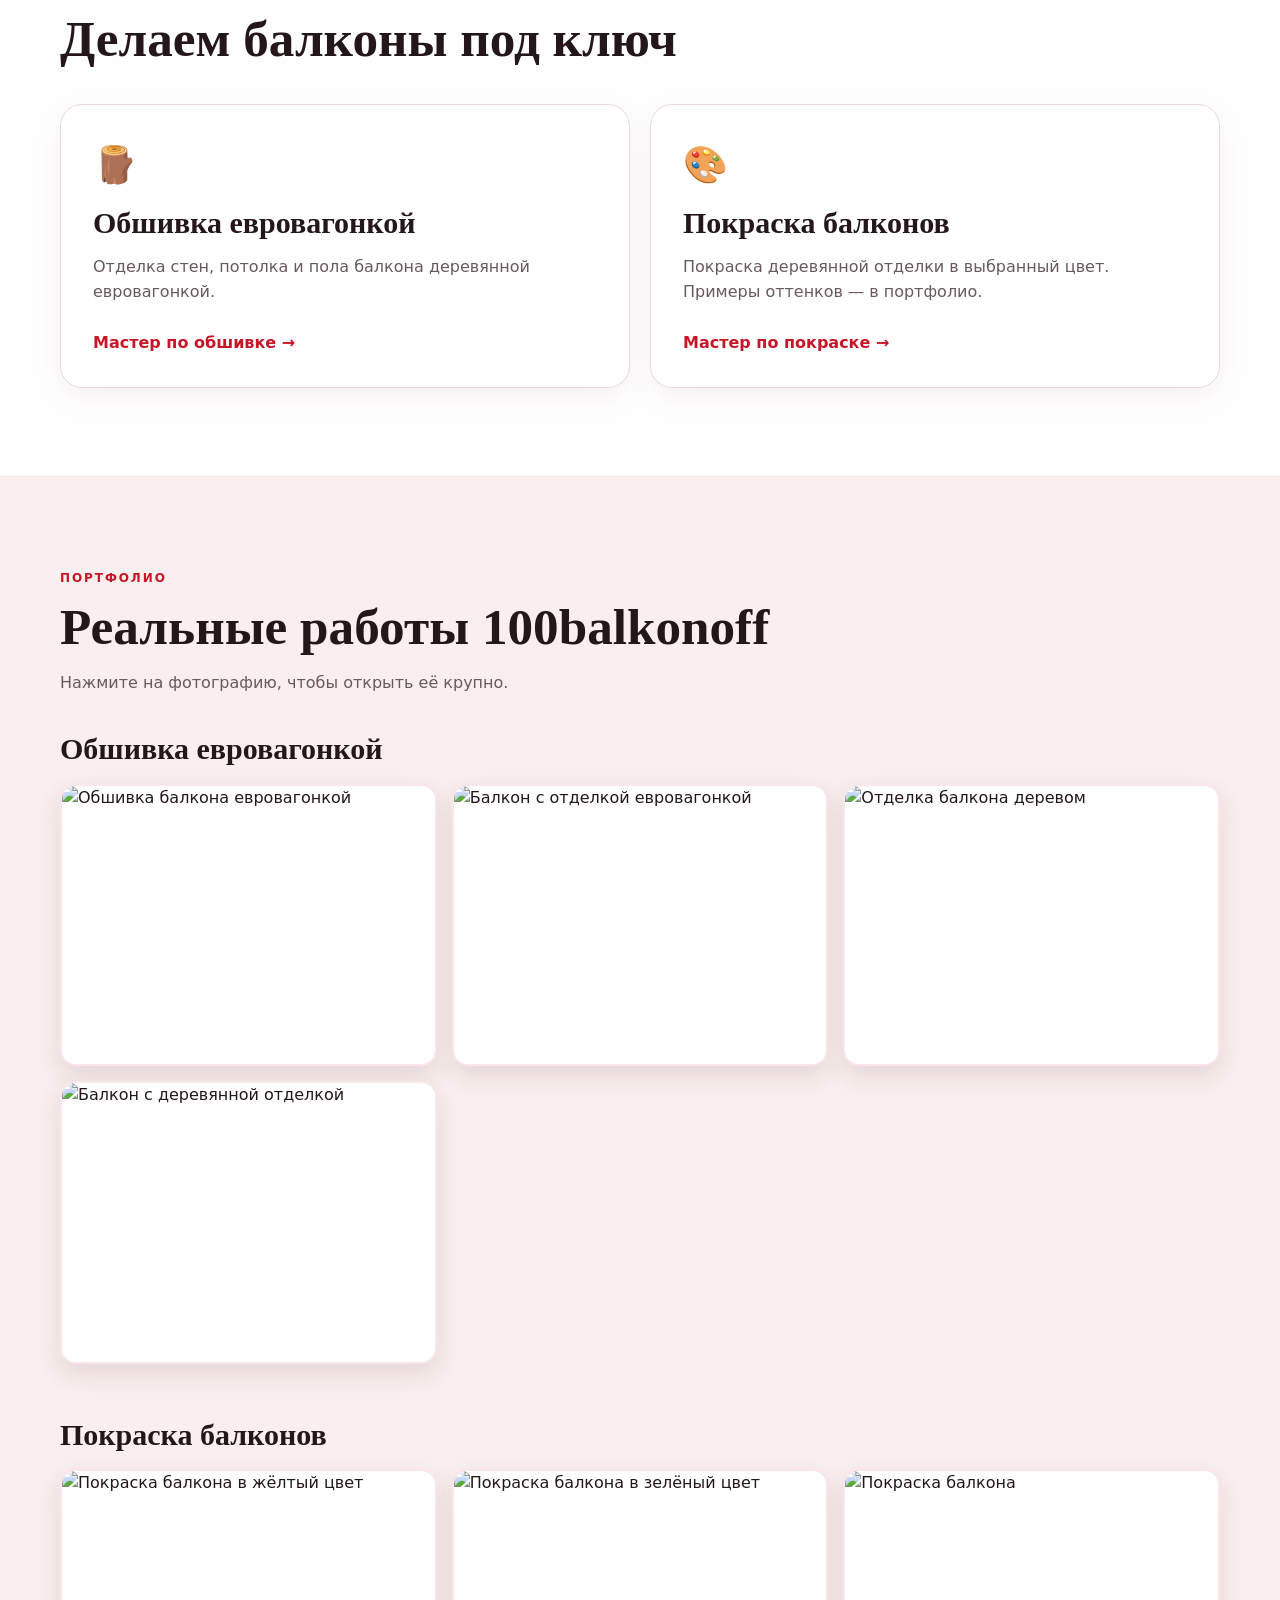
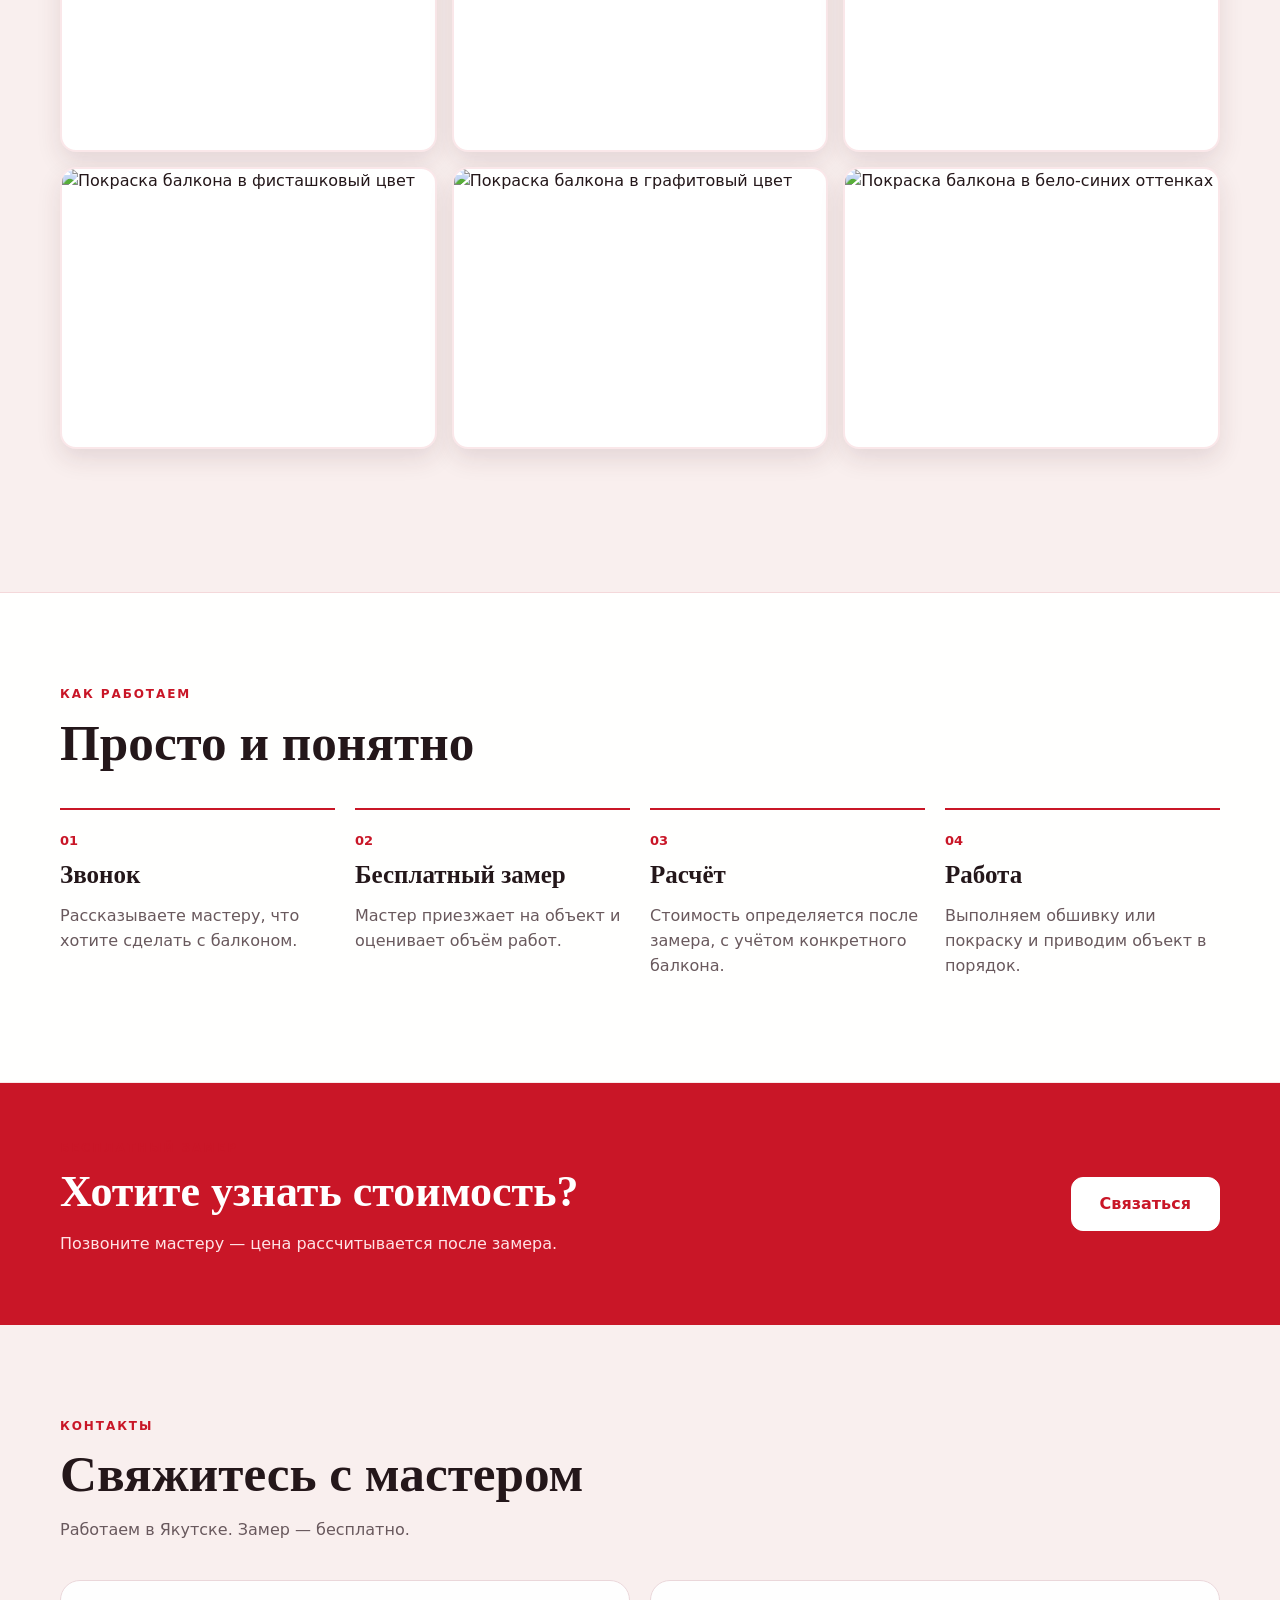
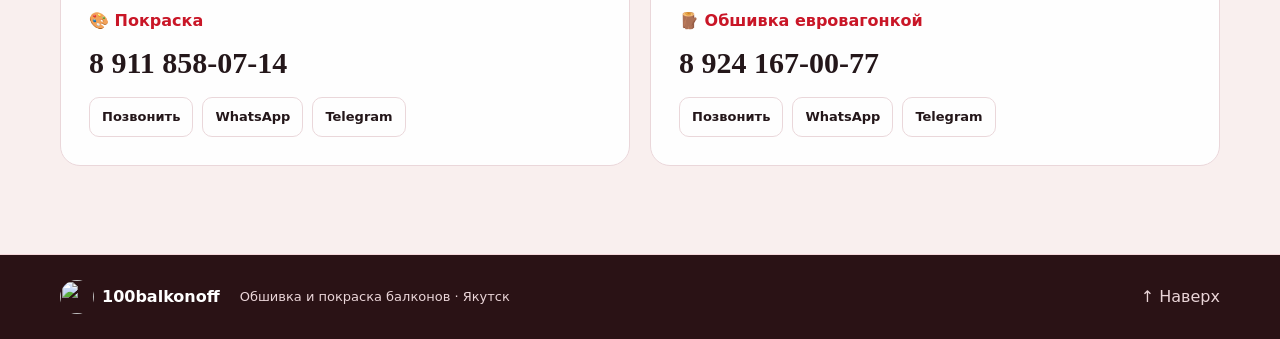
==== commit a2e6e37e: "Add files via upload" ====
--- a/index.html
+++ b/index.html
@@ -39,7 +39,7 @@
       <div class="trust"><span>✓ Более 10 лет опыта</span><span>✓ Бесплатный замер</span><span>✓ Якутск</span></div>
     </div>
     <div class="hero-visual">
-      <div class="photo-card"><img src="images/cladding-4.webp" alt="Балкон, обшитый евровагонкой"></div>
+      <div class="photo-card"><img src="images/cladding-4.jpg" alt="Балкон, обшитый евровагонкой"></div>
       <div class="mascot-card">
         <img src="images/mascot.webp" alt="Бобёр 100balkonoff в красном комбинезоне с молотком">
         <span>Наш мастер<br>🦫 100balkonoff</span>
@@ -73,7 +73,7 @@
 
 <section id="services" class="section">
   <div class="wrap">
-    <div class="section-heading"><span class="kicker">УСЛУГИ</span><h2>Делаем балконы под ключ</h2><p>Две основные услуги — без лишних обещаний и скрытых цен.</p></div>
+    <div class="section-heading"><span class="kicker">УСЛУГИ</span><h2>Делаем балконы под ключ</h2></div>
     <div class="service-grid">
       <article class="service"><div class="service-icon">🪵</div><h3>Обшивка евровагонкой</h3><p>Отделка стен, потолка и пола балкона деревянной евровагонкой.</p><a href="tel:+79241670077">Мастер по обшивке →</a></article>
       <article class="service"><div class="service-icon">🎨</div><h3>Покраска балконов</h3><p>Покраска деревянной отделки в выбранный цвет. Примеры оттенков — в портфолио.</p><a href="tel:+79118580714">Мастер по покраске →</a></article>
@@ -85,18 +85,18 @@
   <div class="wrap">
     <div class="section-heading"><span class="kicker">ПОРТФОЛИО</span><h2>Реальные работы 100balkonoff</h2><p>Нажмите на фотографию, чтобы открыть её крупно.</p></div>
     <div class="portfolio-group"><h3>Обшивка евровагонкой</h3><div class="gallery">
-      <a class="photo" href="images/cladding-1.webp" data-full="images/cladding-1.webp"><img src="images/cladding-1.webp" alt="Обшивка балкона евровагонкой" loading="lazy"></a>
-      <a class="photo" href="images/cladding-2.webp" data-full="images/cladding-2.webp"><img src="images/cladding-2.webp" alt="Балкон с отделкой евровагонкой" loading="lazy"></a>
-      <a class="photo" href="images/cladding-3.webp" data-full="images/cladding-3.webp"><img src="images/cladding-3.webp" alt="Отделка балкона деревом" loading="lazy"></a>
-      <a class="photo" href="images/cladding-4.webp" data-full="images/cladding-4.webp"><img src="images/cladding-4.webp" alt="Балкон с деревянной отделкой" loading="lazy"></a>
+      <a class="photo" target="_blank" rel="noopener" href="./images/cladding-1.jpg" data-full="images/cladding-1.jpg"><img src="images/cladding-1.jpg" alt="Обшивка балкона евровагонкой" loading="lazy"></a>
+      <a class="photo" target="_blank" rel="noopener" href="./images/cladding-2.jpg" data-full="images/cladding-2.jpg"><img src="images/cladding-2.jpg" alt="Балкон с отделкой евровагонкой" loading="lazy"></a>
+      <a class="photo" target="_blank" rel="noopener" href="./images/cladding-3.jpg" data-full="images/cladding-3.jpg"><img src="images/cladding-3.jpg" alt="Отделка балкона деревом" loading="lazy"></a>
+      <a class="photo" target="_blank" rel="noopener" href="./images/cladding-4.jpg" data-full="images/cladding-4.jpg"><img src="images/cladding-4.jpg" alt="Балкон с деревянной отделкой" loading="lazy"></a>
     </div></div>
     <div class="portfolio-group"><h3>Покраска балконов</h3><div class="gallery">
-      <a class="photo" href="images/painting-yellow.webp" data-full="images/painting-yellow.webp"><img src="images/painting-yellow.webp" alt="Покраска балкона в жёлтый цвет" loading="lazy"></a>
-      <a class="photo" href="images/painting-green.webp" data-full="images/painting-green.webp"><img src="images/painting-green.webp" alt="Покраска балкона в зелёный цвет" loading="lazy"></a>
-      <a class="photo" href="images/painting-green-2.webp" data-full="images/painting-green-2.webp"><img src="images/painting-green-2.webp" alt="Покраска балкона" loading="lazy"></a>
-      <a class="photo" href="images/painting-pistachio.webp" data-full="images/painting-pistachio.webp"><img src="images/painting-pistachio.webp" alt="Покраска балкона в фисташковый цвет" loading="lazy"></a>
-      <a class="photo" href="images/painting-graphite.webp" data-full="images/painting-graphite.webp"><img src="images/painting-graphite.webp" alt="Покраска балкона в графитовый цвет" loading="lazy"></a>
-      <a class="photo" href="images/painting-white-blue.webp" data-full="images/painting-white-blue.webp"><img src="images/painting-white-blue.webp" alt="Покраска балкона в бело-синих оттенках" loading="lazy"></a>
+      <a class="photo" target="_blank" rel="noopener" href="./images/painting-yellow.jpg" data-full="images/painting-yellow.jpg"><img src="images/painting-yellow.jpg" alt="Покраска балкона в жёлтый цвет" loading="lazy"></a>
+      <a class="photo" target="_blank" rel="noopener" href="./images/painting-green.jpg" data-full="images/painting-green.jpg"><img src="images/painting-green.jpg" alt="Покраска балкона в зелёный цвет" loading="lazy"></a>
+      <a class="photo" target="_blank" rel="noopener" href="./images/painting-green-2.jpg" data-full="images/painting-green-2.jpg"><img src="images/painting-green-2.jpg" alt="Покраска балкона" loading="lazy"></a>
+      <a class="photo" target="_blank" rel="noopener" href="./images/painting-pistachio.jpg" data-full="images/painting-pistachio.jpg"><img src="images/painting-pistachio.jpg" alt="Покраска балкона в фисташковый цвет" loading="lazy"></a>
+      <a class="photo" target="_blank" rel="noopener" href="./images/painting-graphite.jpg" data-full="images/painting-graphite.jpg"><img src="images/painting-graphite.jpg" alt="Покраска балкона в графитовый цвет" loading="lazy"></a>
+      <a class="photo" target="_blank" rel="noopener" href="./images/painting-white-blue.jpg" data-full="images/painting-white-blue.jpg"><img src="images/painting-white-blue.jpg" alt="Покраска балкона в бело-синих оттенках" loading="lazy"></a>
     </div></div>
   </div>
 </section>
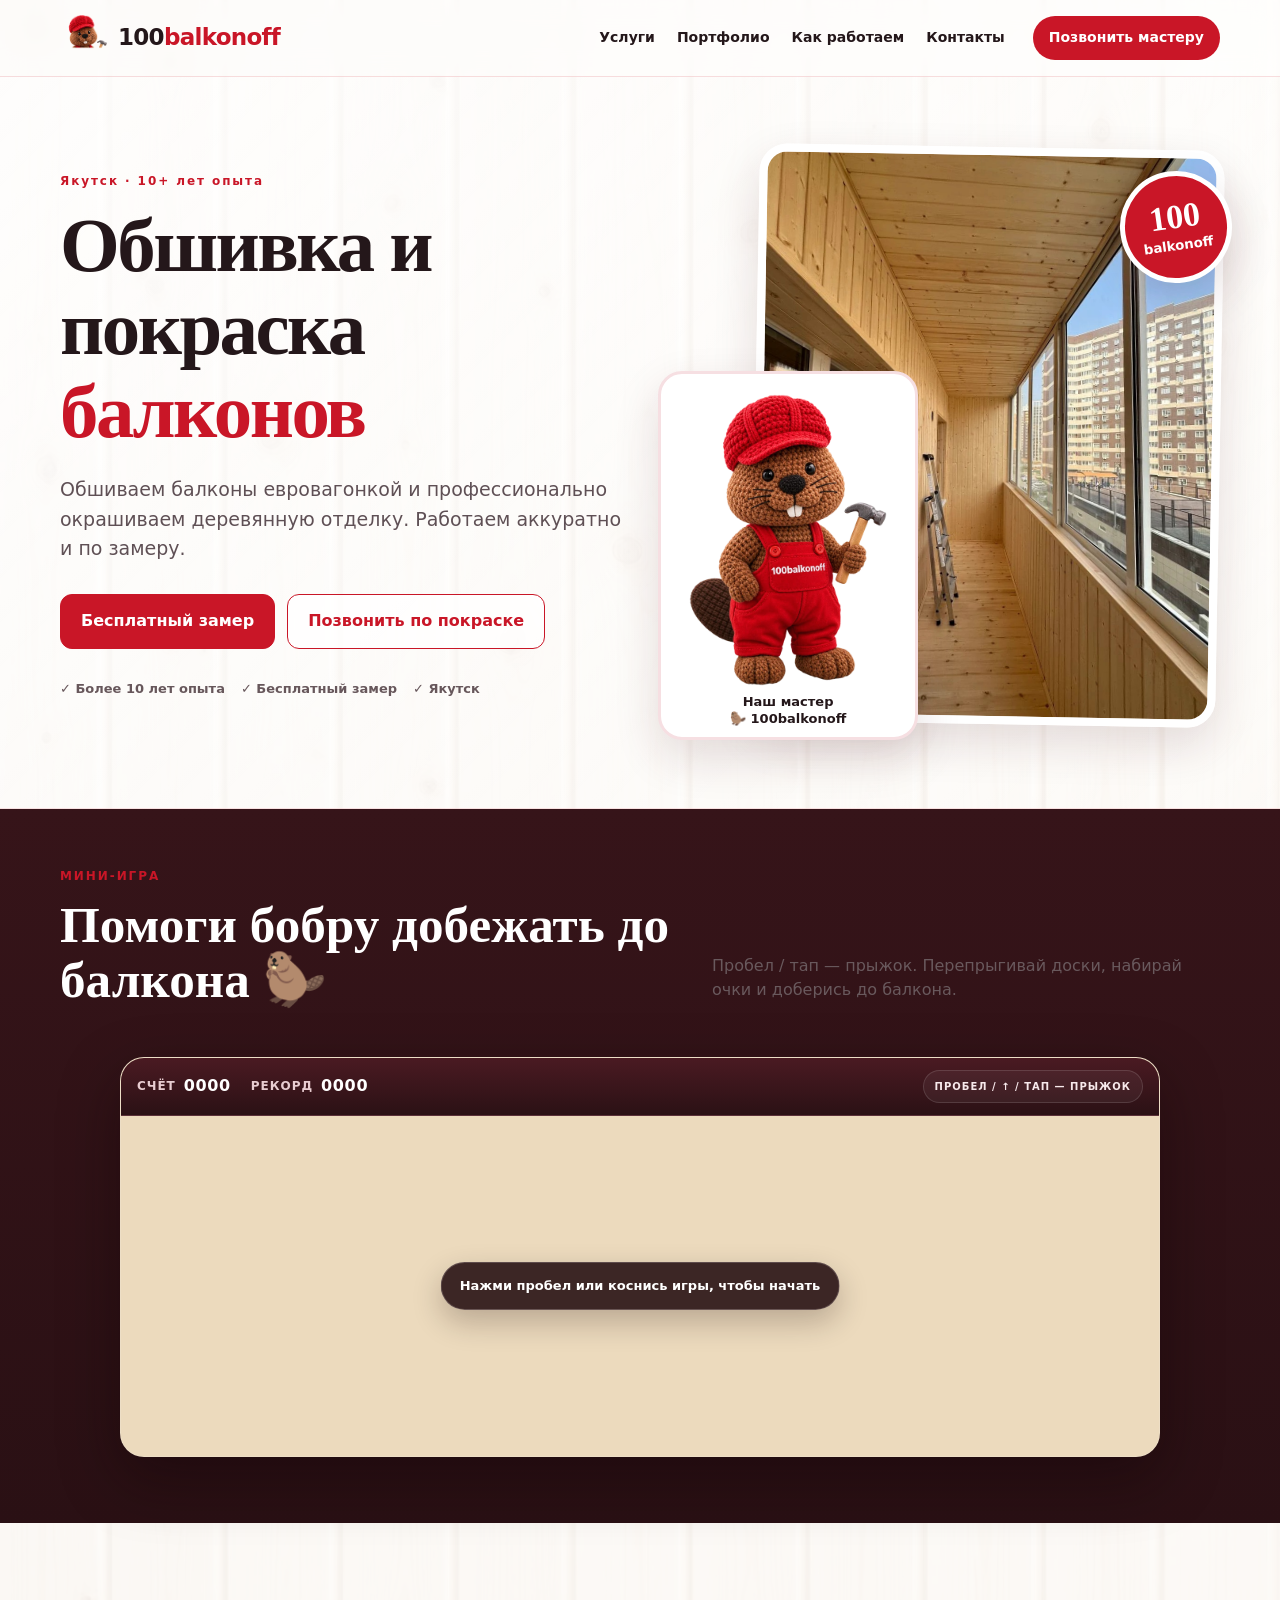
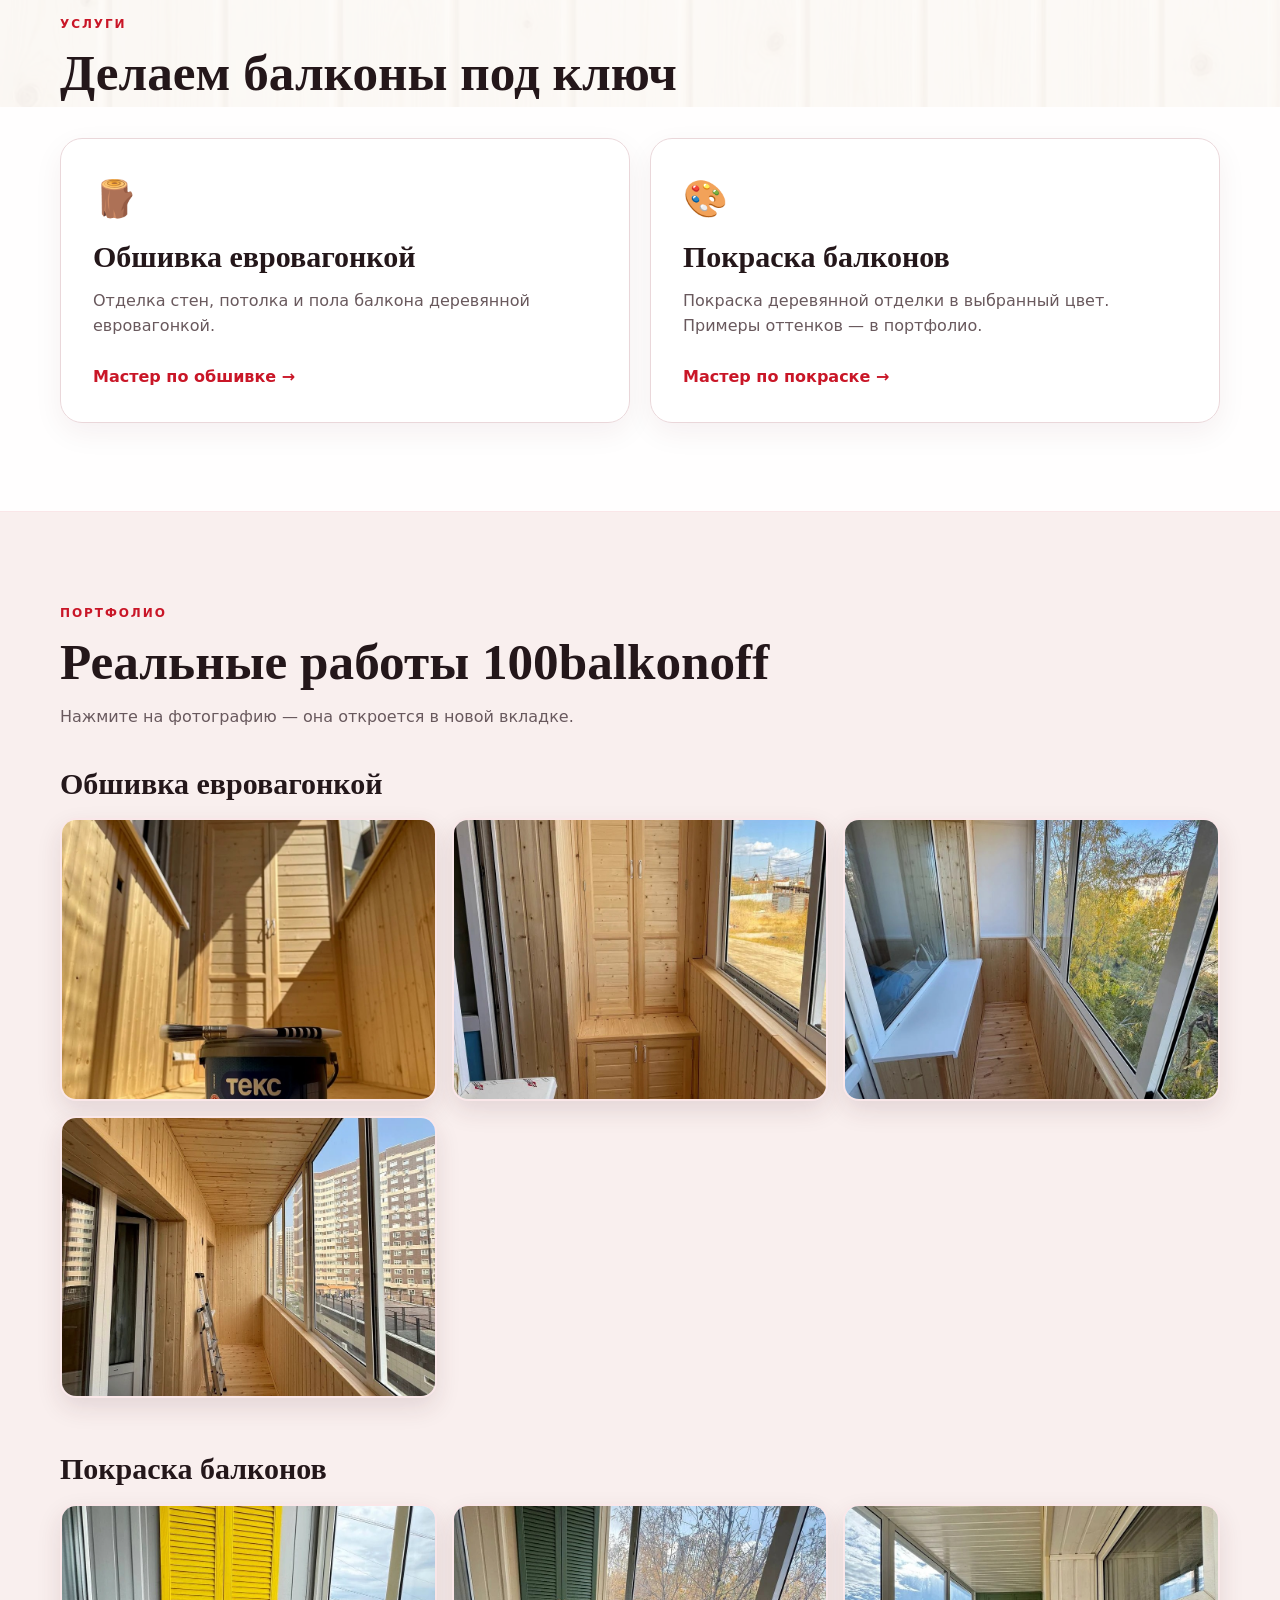
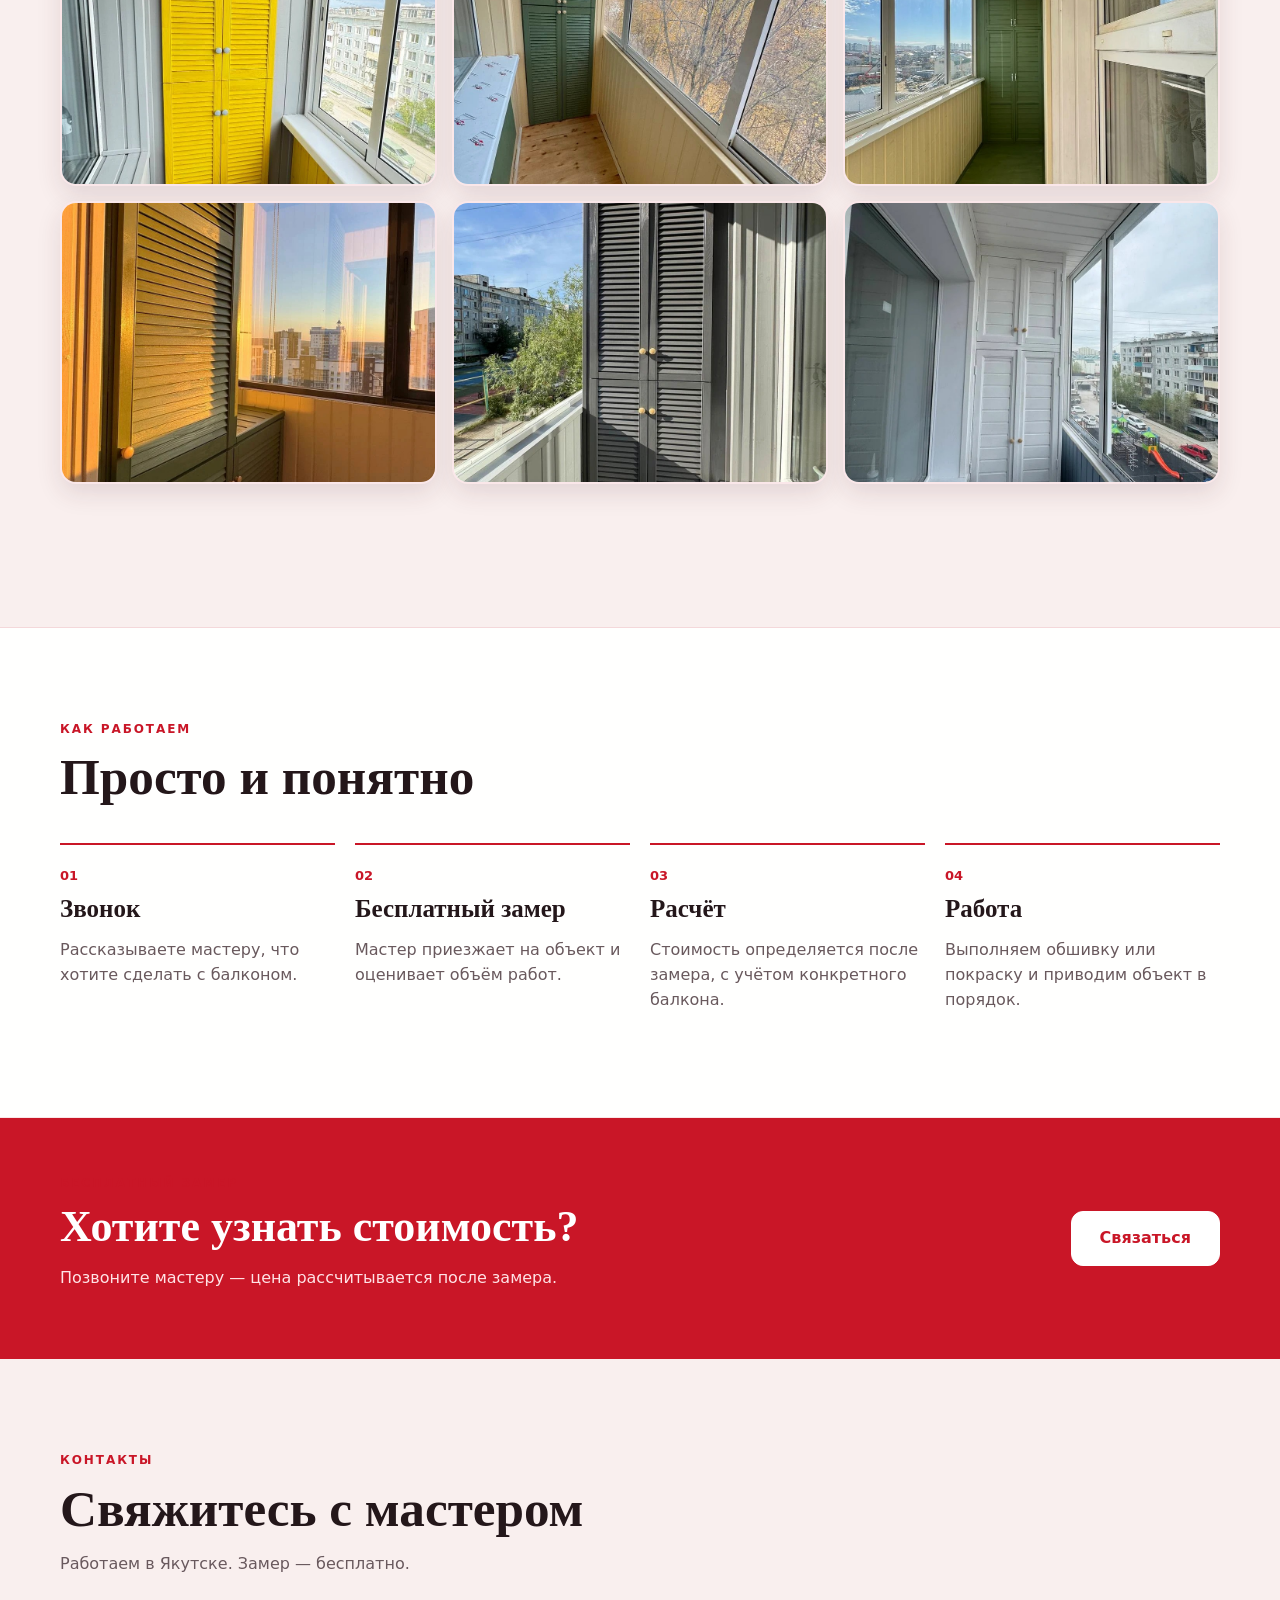
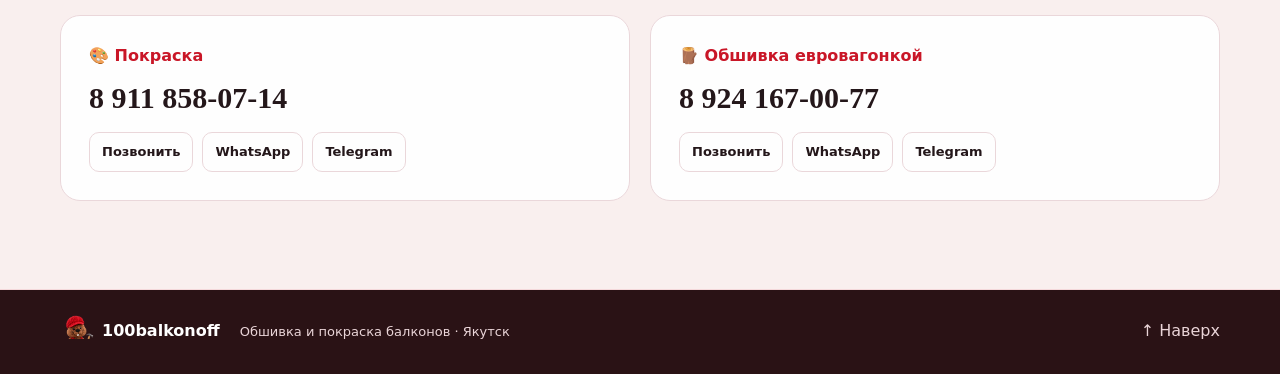
==== commit 37afce52: "Add files via upload" ====
--- a/index.html
+++ b/index.html
@@ -56,15 +56,22 @@
       <p>Пробел / тап — прыжок. Перепрыгивай доски, набирай очки и доберись до балкона.</p>
     </div>
     <div class="game-shell">
-      <div class="game-top"><span>СЧЁТ <b id="score">0000</b></span><span>РЕКОРД <b id="best">0000</b></span></div>
-      <canvas id="game" width="1000" height="300" aria-label="Мини-игра: бобёр бежит к балкону и перепрыгивает доски"></canvas>
-      <div class="game-hint" id="gameHint">Нажми пробел или коснись игры, чтобы начать</div>
-      <div class="game-overlay" id="gameOverlay" aria-live="polite" hidden>
-        <div class="game-result">
-          <div class="result-kicker" id="gameResultKicker">ФИНИШ</div>
-          <h3 id="gameResultTitle">Бобёр добрался до балкона!</h3>
-          <p id="gameResultScore">Счёт: 0000</p>
-          <button class="restart" id="restart" type="button">Начать с начала</button>
+      <div class="game-top">
+        <div><span class="game-label">СЧЁТ</span><b id="score">0000</b></div>
+        <div><span class="game-label">РЕКОРД</span><b id="best">0000</b></div>
+        <div class="game-tip">ПРОБЕЛ / ↑ / ТАП — ПРЫЖОК</div>
+      </div>
+      <div class="game-stage">
+        <canvas id="game" width="1000" height="340" aria-label="Мини-игра: бобёр бежит к балкону и перепрыгивает брёвна"></canvas>
+        <div class="game-hint" id="gameHint">Нажми пробел или коснись игры, чтобы начать</div>
+        <div class="game-overlay" id="gameOverlay" aria-live="polite" hidden>
+          <div class="game-result">
+            <div class="result-icon">🦫</div>
+            <div class="result-kicker" id="gameResultKicker">ФИНИШ • 100BALKONOFF</div>
+            <h3 id="gameResultTitle">Бобёр добрался до балкона!</h3>
+            <p id="gameResultScore">Счёт: 0000</p>
+            <button class="restart" id="restart" type="button">Начать с начала</button>
+          </div>
         </div>
       </div>
     </div>
@@ -83,20 +90,20 @@
 
 <section id="portfolio" class="section portfolio-section">
   <div class="wrap">
-    <div class="section-heading"><span class="kicker">ПОРТФОЛИО</span><h2>Реальные работы 100balkonoff</h2><p>Нажмите на фотографию, чтобы открыть её крупно.</p></div>
+    <div class="section-heading"><span class="kicker">ПОРТФОЛИО</span><h2>Реальные работы 100balkonoff</h2><p>Нажмите на фотографию — она откроется в новой вкладке.</p></div>
     <div class="portfolio-group"><h3>Обшивка евровагонкой</h3><div class="gallery">
-      <a class="photo" target="_blank" rel="noopener" href="./images/cladding-1.jpg" data-full="images/cladding-1.jpg"><img src="images/cladding-1.jpg" alt="Обшивка балкона евровагонкой" loading="lazy"></a>
-      <a class="photo" target="_blank" rel="noopener" href="./images/cladding-2.jpg" data-full="images/cladding-2.jpg"><img src="images/cladding-2.jpg" alt="Балкон с отделкой евровагонкой" loading="lazy"></a>
-      <a class="photo" target="_blank" rel="noopener" href="./images/cladding-3.jpg" data-full="images/cladding-3.jpg"><img src="images/cladding-3.jpg" alt="Отделка балкона деревом" loading="lazy"></a>
-      <a class="photo" target="_blank" rel="noopener" href="./images/cladding-4.jpg" data-full="images/cladding-4.jpg"><img src="images/cladding-4.jpg" alt="Балкон с деревянной отделкой" loading="lazy"></a>
+      <a class="photo" target="_blank" rel="noopener" href="./images/cladding-1.jpg"><img src="images/cladding-1.jpg" alt="Обшивка балкона евровагонкой" loading="lazy"></a>
+      <a class="photo" target="_blank" rel="noopener" href="./images/cladding-2.jpg"><img src="images/cladding-2.jpg" alt="Балкон с отделкой евровагонкой" loading="lazy"></a>
+      <a class="photo" target="_blank" rel="noopener" href="./images/cladding-3.jpg"><img src="images/cladding-3.jpg" alt="Отделка балкона деревом" loading="lazy"></a>
+      <a class="photo" target="_blank" rel="noopener" href="./images/cladding-4.jpg"><img src="images/cladding-4.jpg" alt="Балкон с деревянной отделкой" loading="lazy"></a>
     </div></div>
     <div class="portfolio-group"><h3>Покраска балконов</h3><div class="gallery">
-      <a class="photo" target="_blank" rel="noopener" href="./images/painting-yellow.jpg" data-full="images/painting-yellow.jpg"><img src="images/painting-yellow.jpg" alt="Покраска балкона в жёлтый цвет" loading="lazy"></a>
-      <a class="photo" target="_blank" rel="noopener" href="./images/painting-green.jpg" data-full="images/painting-green.jpg"><img src="images/painting-green.jpg" alt="Покраска балкона в зелёный цвет" loading="lazy"></a>
-      <a class="photo" target="_blank" rel="noopener" href="./images/painting-green-2.jpg" data-full="images/painting-green-2.jpg"><img src="images/painting-green-2.jpg" alt="Покраска балкона" loading="lazy"></a>
-      <a class="photo" target="_blank" rel="noopener" href="./images/painting-pistachio.jpg" data-full="images/painting-pistachio.jpg"><img src="images/painting-pistachio.jpg" alt="Покраска балкона в фисташковый цвет" loading="lazy"></a>
-      <a class="photo" target="_blank" rel="noopener" href="./images/painting-graphite.jpg" data-full="images/painting-graphite.jpg"><img src="images/painting-graphite.jpg" alt="Покраска балкона в графитовый цвет" loading="lazy"></a>
-      <a class="photo" target="_blank" rel="noopener" href="./images/painting-white-blue.jpg" data-full="images/painting-white-blue.jpg"><img src="images/painting-white-blue.jpg" alt="Покраска балкона в бело-синих оттенках" loading="lazy"></a>
+      <a class="photo" target="_blank" rel="noopener" href="./images/painting-yellow.jpg"><img src="images/painting-yellow.jpg" alt="Покраска балкона в жёлтый цвет" loading="lazy"></a>
+      <a class="photo" target="_blank" rel="noopener" href="./images/painting-green.jpg"><img src="images/painting-green.jpg" alt="Покраска балкона в зелёный цвет" loading="lazy"></a>
+      <a class="photo" target="_blank" rel="noopener" href="./images/painting-green-2.jpg"><img src="images/painting-green-2.jpg" alt="Покраска балкона" loading="lazy"></a>
+      <a class="photo" target="_blank" rel="noopener" href="./images/painting-pistachio.jpg"><img src="images/painting-pistachio.jpg" alt="Покраска балкона в фисташковый цвет" loading="lazy"></a>
+      <a class="photo" target="_blank" rel="noopener" href="./images/painting-graphite.jpg"><img src="images/painting-graphite.jpg" alt="Покраска балкона в графитовый цвет" loading="lazy"></a>
+      <a class="photo" target="_blank" rel="noopener" href="./images/painting-white-blue.jpg"><img src="images/painting-white-blue.jpg" alt="Покраска балкона в бело-синих оттенках" loading="lazy"></a>
     </div></div>
   </div>
 </section>
--- a/style.css
+++ b/style.css
@@ -9,7 +9,7 @@
 .hero{padding:70px 0 84px;background:linear-gradient(135deg,rgba(255,255,255,.94),rgba(255,255,255,.76));border-bottom:1px solid rgba(201,22,39,.12)}
 .hero-grid{display:grid;grid-template-columns:1.03fr .97fr;align-items:center;gap:46px}.eyebrow,.kicker{font-size:12px;letter-spacing:.16em;font-weight:900;color:var(--red)}h1,h2,h3{font-family:Georgia,"Times New Roman",serif;line-height:1.08}h1{font-size:clamp(44px,6vw,78px);margin:14px 0 22px;letter-spacing:-2.5px}h1 em{font-style:normal;color:var(--red)}.lead{font-size:19px;max-width:620px;color:#5f5055}.hero-actions{display:flex;gap:12px;flex-wrap:wrap;margin:30px 0}.btn{display:inline-flex;align-items:center;justify-content:center;padding:14px 20px;border-radius:12px;font-weight:900;border:1px solid var(--red)}.btn.primary{background:var(--red);color:white}.btn.ghost{background:rgba(255,255,255,.72);color:var(--red)}.trust{display:flex;gap:16px;flex-wrap:wrap;color:#67575b;font-size:13px;font-weight:800}
 .hero-visual{position:relative;min-height:510px}.photo-card{width:86%;margin-left:auto;border-radius:28px;overflow:hidden;box-shadow:var(--shadow);border:8px solid rgba(255,255,255,.98);transform:rotate(1deg)}.photo-card img{width:100%;display:block;aspect-ratio:4/5;object-fit:cover}.mascot-card{position:absolute;left:-4%;bottom:-16px;width:260px;padding:16px 16px 10px;border-radius:24px;background:#fff;box-shadow:var(--shadow);border:3px solid var(--red-soft);text-align:center}.mascot-card img{display:block;width:100%;height:300px;object-fit:contain;object-position:center bottom}.mascot-card span{display:block;font-weight:900;font-size:13px;line-height:1.25;padding-top:4px}.badge{position:absolute;right:-12px;top:24px;width:112px;height:112px;border-radius:50%;background:var(--red);color:#fff;display:flex;flex-direction:column;align-items:center;justify-content:center;box-shadow:var(--shadow);transform:rotate(-8deg);border:5px solid #fff}.badge strong{font:900 34px Georgia}.badge small{font-weight:900}
-.game-section{padding:48px 0;background:rgba(58,22,26,.97);color:#fff}.section-heading.compact{display:flex;justify-content:space-between;align-items:end;gap:25px}.game-section h2{margin:6px 0 0;font-size:32px}.game-section p{color:#ead5d8;max-width:440px}.game-shell{position:relative;margin-top:20px;border:2px solid #8e2c39;border-radius:18px;background:#ead9bd;overflow:hidden;box-shadow:0 16px 40px rgba(25,8,10,.35)}.game-top{display:flex;justify-content:space-between;padding:10px 15px;background:#2a1215;font-size:12px;letter-spacing:.08em}.game-top b{color:#ff7c89;margin-left:5px}canvas{display:block;width:100%;height:auto;image-rendering:auto}.game-hint{position:absolute;left:50%;top:52%;transform:translate(-50%,-50%);background:rgba(42,18,21,.84);padding:11px 16px;border-radius:999px;font-weight:900;font-size:13px;text-align:center;white-space:nowrap}.game-overlay{position:absolute;inset:42px 0 0;display:grid;place-items:center;padding:18px;background:rgba(42,18,21,.20)}.game-overlay[hidden]{display:none}.game-result{width:min(360px,calc(100% - 32px));padding:24px 22px 22px;background:#fff;border-radius:20px;text-align:center;box-shadow:0 18px 50px rgba(0,0,0,.28);border:3px solid var(--red-soft)}.result-kicker{font-size:11px;letter-spacing:.14em;font-weight:900;color:var(--red)}.game-result h3{font-size:28px;margin:7px 0}.game-result p{color:var(--muted);margin:0 0 16px}.restart{display:inline-flex;border:0;background:var(--red);color:#fff;padding:12px 19px;border-radius:10px;font-weight:900;cursor:pointer}.restart:hover{background:var(--red-dark)}
+.game-section{padding:54px 0 66px;background:linear-gradient(180deg,#361419 0%,#2a1014 100%);color:#fff}.section-heading.compact{display:flex;justify-content:space-between;align-items:end;gap:25px}.game-section h2{margin:6px 0 0;font-size:32px}.game-section p{color:#ead5d8;max-width:440px}.game-shell{position:relative;width:min(1040px,100%);margin:22px auto 0;border:1px solid rgba(255,255,255,.14);border-radius:24px;background:#ead9bd;overflow:hidden;box-shadow:0 22px 60px rgba(12,3,5,.38)}.game-top{min-height:58px;display:flex;align-items:center;gap:20px;padding:10px 16px;background:linear-gradient(180deg,#4a1a22,#2b1115);border-bottom:1px solid rgba(255,255,255,.10);font-size:12px;letter-spacing:.08em}.game-top>div{display:flex;align-items:center;gap:8px}.game-label{color:#e8cdd1;font-weight:800}.game-top b{color:#fff;font-size:16px;letter-spacing:.04em}.game-tip{margin-left:auto;padding:8px 11px;border:1px solid rgba(255,255,255,.13);border-radius:999px;color:#f7e9eb;font-size:10px;font-weight:900;letter-spacing:.1em;background:rgba(255,255,255,.05)}.game-stage{position:relative;background:#ecdabd}canvas{display:block;width:100%;height:clamp(240px,34vw,340px);touch-action:manipulation}.game-hint{position:absolute;left:50%;top:50%;transform:translate(-50%,-50%);background:rgba(42,18,21,.90);padding:13px 18px;border-radius:999px;font-weight:900;font-size:13px;text-align:center;white-space:nowrap;border:1px solid rgba(255,255,255,.18);box-shadow:0 12px 30px rgba(27,8,10,.24)}.game-hint[hidden]{display:none}.game-overlay{position:absolute;inset:0;display:flex;align-items:center;justify-content:center;padding:20px;background:rgba(35,13,16,.23);backdrop-filter:blur(2px)}.game-overlay[hidden]{display:none}.game-result{width:min(390px,calc(100% - 28px));padding:24px 22px 22px;background:rgba(255,255,255,.98);border-radius:22px;text-align:center;box-shadow:0 22px 55px rgba(0,0,0,.30);border:3px solid var(--red-soft)}.result-icon{width:58px;height:58px;margin:0 auto 10px;border-radius:50%;display:grid;place-items:center;background:var(--red-soft);font-size:31px;border:2px solid rgba(201,22,39,.18)}.result-kicker{font-size:11px;letter-spacing:.14em;font-weight:900;color:var(--red)}.game-result h3{font-size:29px;margin:7px 0}.game-result p{color:var(--muted);margin:0 0 16px}.restart{display:inline-flex;align-items:center;justify-content:center;border:0;background:var(--red);color:#fff;padding:13px 20px;border-radius:11px;font-weight:900;cursor:pointer;box-shadow:0 10px 22px rgba(201,22,39,.24)}.restart:hover{background:var(--red-dark)}.restart:focus-visible{outline:3px solid rgba(201,22,39,.28);outline-offset:3px}
 .section{padding:88px 0;background:rgba(255,255,255,.90);border-bottom:1px solid rgba(201,22,39,.10)}.section-heading{margin-bottom:38px}.section-heading h2{font-size:clamp(34px,4vw,52px);margin:9px 0 12px}.section-heading p{color:var(--muted);max-width:620px}.service-grid{display:grid;grid-template-columns:repeat(2,1fr);gap:20px}.service{background:var(--paper);border:1px solid var(--line);border-radius:22px;padding:32px;box-shadow:0 10px 30px rgba(90,25,30,.06)}.service-icon{font-size:36px}.service h3{font-size:30px;margin:14px 0 8px}.service p{color:var(--muted)}.service a{display:inline-block;margin-top:10px;color:var(--red);font-weight:900}
 .portfolio-section{background:rgba(249,238,239,.94)}.portfolio-group{margin:38px 0 55px}.portfolio-group h3{font-size:30px;margin-bottom:18px}.gallery{display:grid;grid-template-columns:repeat(3,1fr);gap:15px}.photo{border:0;padding:0;background:#fff;cursor:zoom-in;border-radius:16px;overflow:hidden;box-shadow:0 10px 25px rgba(72,25,30,.12);aspect-ratio:4/3;display:block;border:2px solid rgba(201,22,39,.10)}.photo img{width:100%;height:100%;display:block;object-fit:cover;transition:transform .35s ease}.photo:hover img{transform:scale(1.035)}
 .process-section{background:rgba(255,255,255,.92)}.steps{display:grid;grid-template-columns:repeat(4,1fr);gap:20px}.steps>div{border-top:2px solid var(--red);padding-top:18px}.steps b{font-size:13px;color:var(--red)}.steps h3{font-size:25px;margin:8px 0}.steps p{color:var(--muted)}
@@ -17,5 +17,5 @@
 .contacts{background:rgba(249,238,239,.94)}.contact-grid{display:grid;grid-template-columns:repeat(2,1fr);gap:20px}.contact-card{background:var(--paper);border:1px solid var(--line);border-radius:20px;padding:28px}.contact-card>span{font-weight:900;color:var(--red)}.phone{display:block;font:900 30px Georgia;margin:12px 0 17px}.contact-links{display:flex;gap:9px;flex-wrap:wrap}.contact-links a{padding:9px 12px;border:1px solid var(--line);border-radius:10px;font-weight:800;font-size:13px}.contact-links a:hover{border-color:var(--red);color:var(--red)}
 footer{background:#2a1215;color:#ead5d8;padding:25px 0}.footer-inner{display:flex;align-items:center;gap:20px}.brand-mini{display:flex;align-items:center;gap:8px;font-weight:900;color:#fff}.brand-mini img{width:34px;height:34px;object-fit:cover;border-radius:50%}.footer-inner span{flex:1;font-size:13px}
 .lightbox{position:fixed;inset:0;background:rgba(20,12,14,.95);z-index:100;display:none;align-items:center;justify-content:center;padding:35px}.lightbox.open{display:flex}.lightbox img{max-width:min(92vw,1300px);max-height:90vh;object-fit:contain;border-radius:8px;box-shadow:0 20px 70px #000}.lb-close,.lb-prev,.lb-next{position:absolute;border:0;background:rgba(255,255,255,.12);color:#fff;cursor:pointer;border-radius:50%;width:48px;height:48px;font-size:34px;line-height:1}.lb-close{right:22px;top:18px}.lb-prev{left:20px;top:50%;transform:translateY(-50%)}.lb-next{right:20px;top:50%;transform:translateY(-50%)}
-@media(max-width:850px){nav{display:none}.header-call{margin-left:auto}.hero-grid{grid-template-columns:1fr}.hero{padding-top:48px}.hero-visual{max-width:680px;margin:auto}.mascot-card{left:0}.gallery{grid-template-columns:repeat(2,1fr)}.steps{grid-template-columns:repeat(2,1fr)}.section-heading.compact,.cta-inner{display:block}.cta .btn{margin-top:20px}.service-grid,.contact-grid{grid-template-columns:1fr}}
-@media(max-width:520px){.wrap{width:min(100% - 24px,1160px)}.site-header .nav{min-height:64px}.brand{font-size:19px}.brand img{width:40px;height:40px}.header-call{font-size:12px;padding:9px 11px}.hero{padding:42px 0 62px}h1{font-size:43px;letter-spacing:-1.7px}.lead{font-size:17px}.trust{display:block}.trust span{display:block;margin:7px 0}.hero-visual{min-height:420px}.mascot-card{width:190px;padding:9px 9px 7px;bottom:-20px}.mascot-card img{height:220px}.badge{width:92px;height:92px;right:0}.badge strong{font-size:29px}.section{padding:65px 0}.gallery{grid-template-columns:1fr 1fr;gap:9px}.photo{border-radius:11px}.steps{grid-template-columns:1fr}.cta h2{font-size:36px}.phone{font-size:25px}.footer-inner{flex-wrap:wrap}.footer-inner span{order:3;flex-basis:100%}.game-hint{font-size:11px;max-width:90%;white-space:normal}.game-overlay{inset:42px 0 0;padding:10px}.game-result{padding:18px 16px}.game-result h3{font-size:24px}.lb-prev{left:7px}.lb-next{right:7px}}
+@media(max-width:850px){nav{display:none}.header-call{margin-left:auto}.hero-grid{grid-template-columns:1fr}.hero{padding-top:48px}.hero-visual{max-width:680px;margin:auto}.mascot-card{left:0}.gallery{grid-template-columns:repeat(2,1fr)}.steps{grid-template-columns:repeat(2,1fr)}.section-heading.compact,.cta-inner{display:block}.cta .btn{margin-top:20px}.service-grid,.contact-grid{grid-template-columns:1fr}.game-tip{margin-left:0}.game-top{flex-wrap:wrap;gap:10px}.game-tip{order:3;flex-basis:100%;text-align:center}}
+@media(max-width:520px){.wrap{width:min(100% - 24px,1160px)}.site-header .nav{min-height:64px}.brand{font-size:19px}.brand img{width:40px;height:40px}.header-call{font-size:12px;padding:9px 11px}.hero{padding:42px 0 62px}h1{font-size:43px;letter-spacing:-1.7px}.lead{font-size:17px}.trust{display:block}.trust span{display:block;margin:7px 0}.hero-visual{min-height:420px}.mascot-card{width:190px;padding:9px 9px 7px;bottom:-20px}.mascot-card img{height:220px}.badge{width:92px;height:92px;right:0}.badge strong{font-size:29px}.section{padding:65px 0}.gallery{grid-template-columns:1fr 1fr;gap:9px}.photo{border-radius:11px}.steps{grid-template-columns:1fr}.cta h2{font-size:36px}.phone{font-size:25px}.footer-inner{flex-wrap:wrap}.footer-inner span{order:3;flex-basis:100%}.game-top{padding:9px 10px}.game-label{font-size:10px}.game-top b{font-size:14px}.game-tip{font-size:9px}.game-hint{font-size:11px;max-width:88%;white-space:normal}.game-overlay{padding:10px}.game-result{padding:18px 16px}.game-result h3{font-size:24px}.result-icon{width:50px;height:50px;font-size:27px}.lb-prev{left:7px}.lb-next{right:7px}}
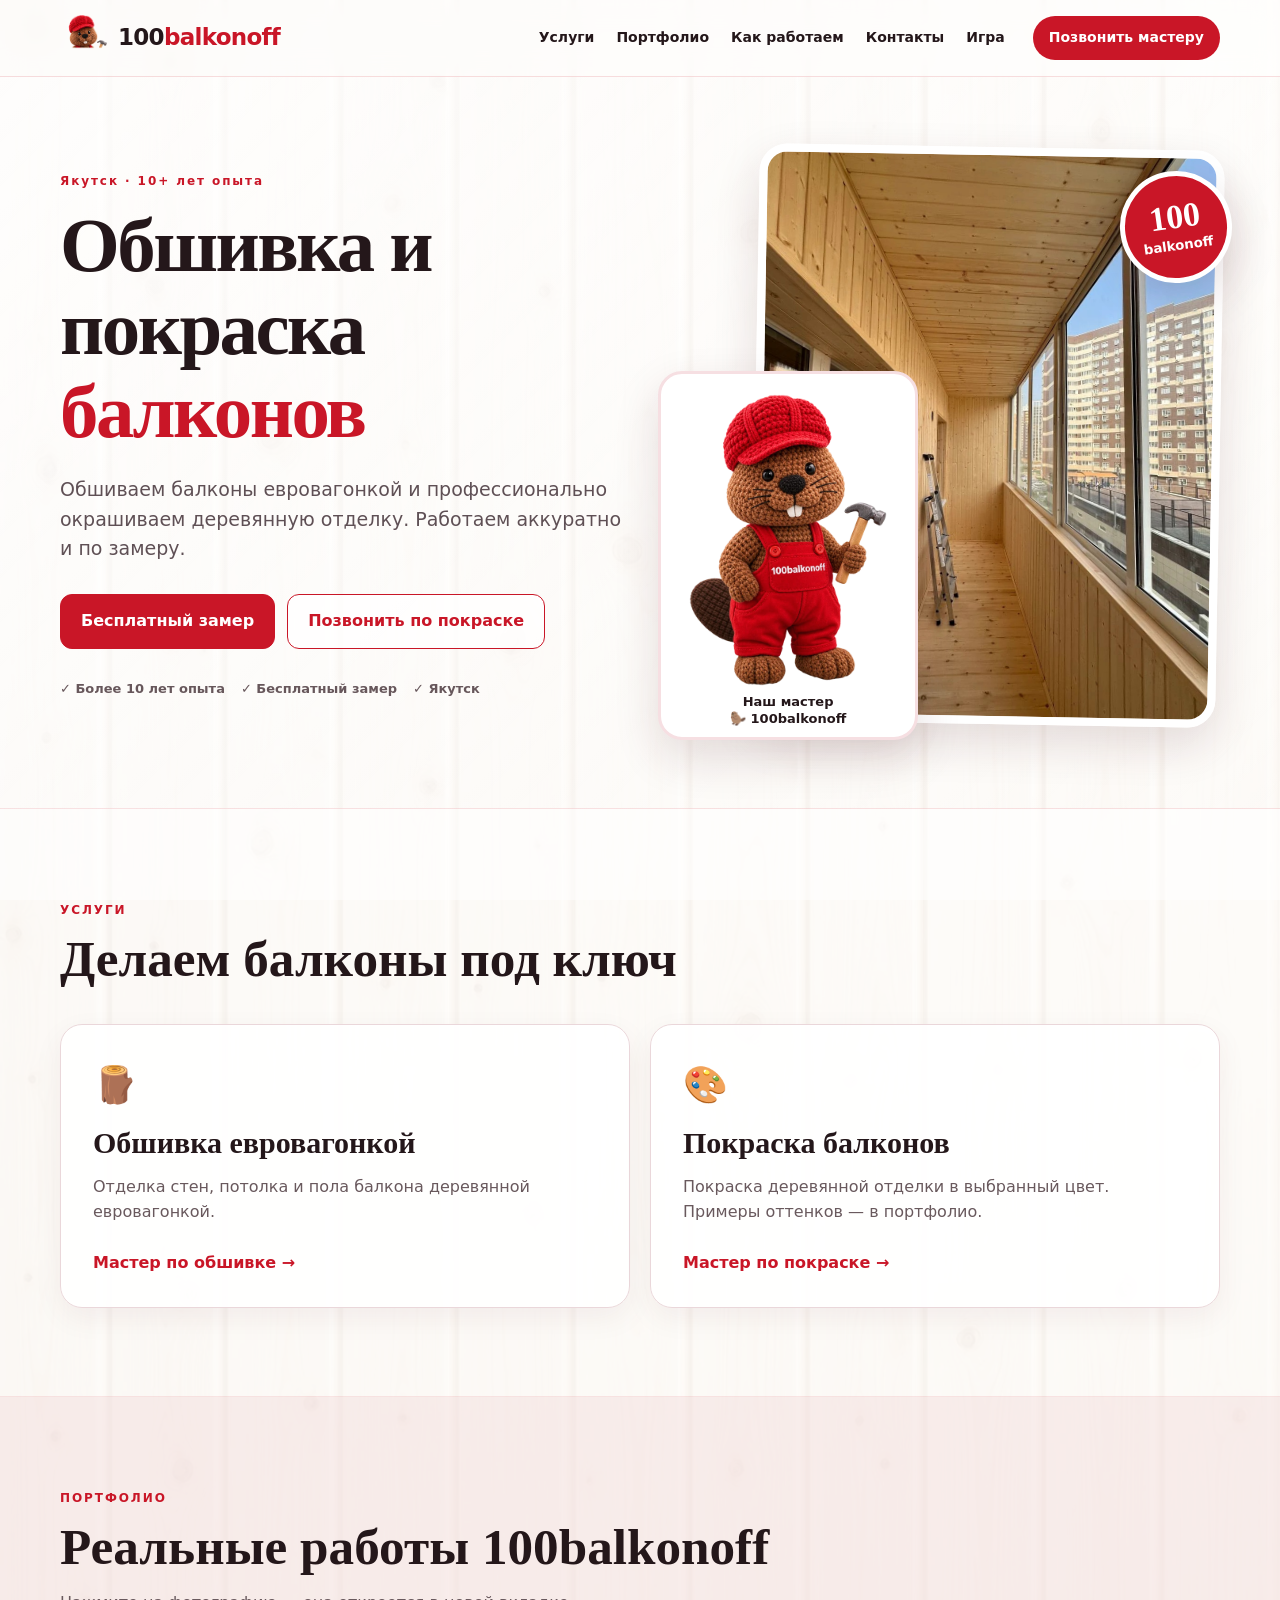
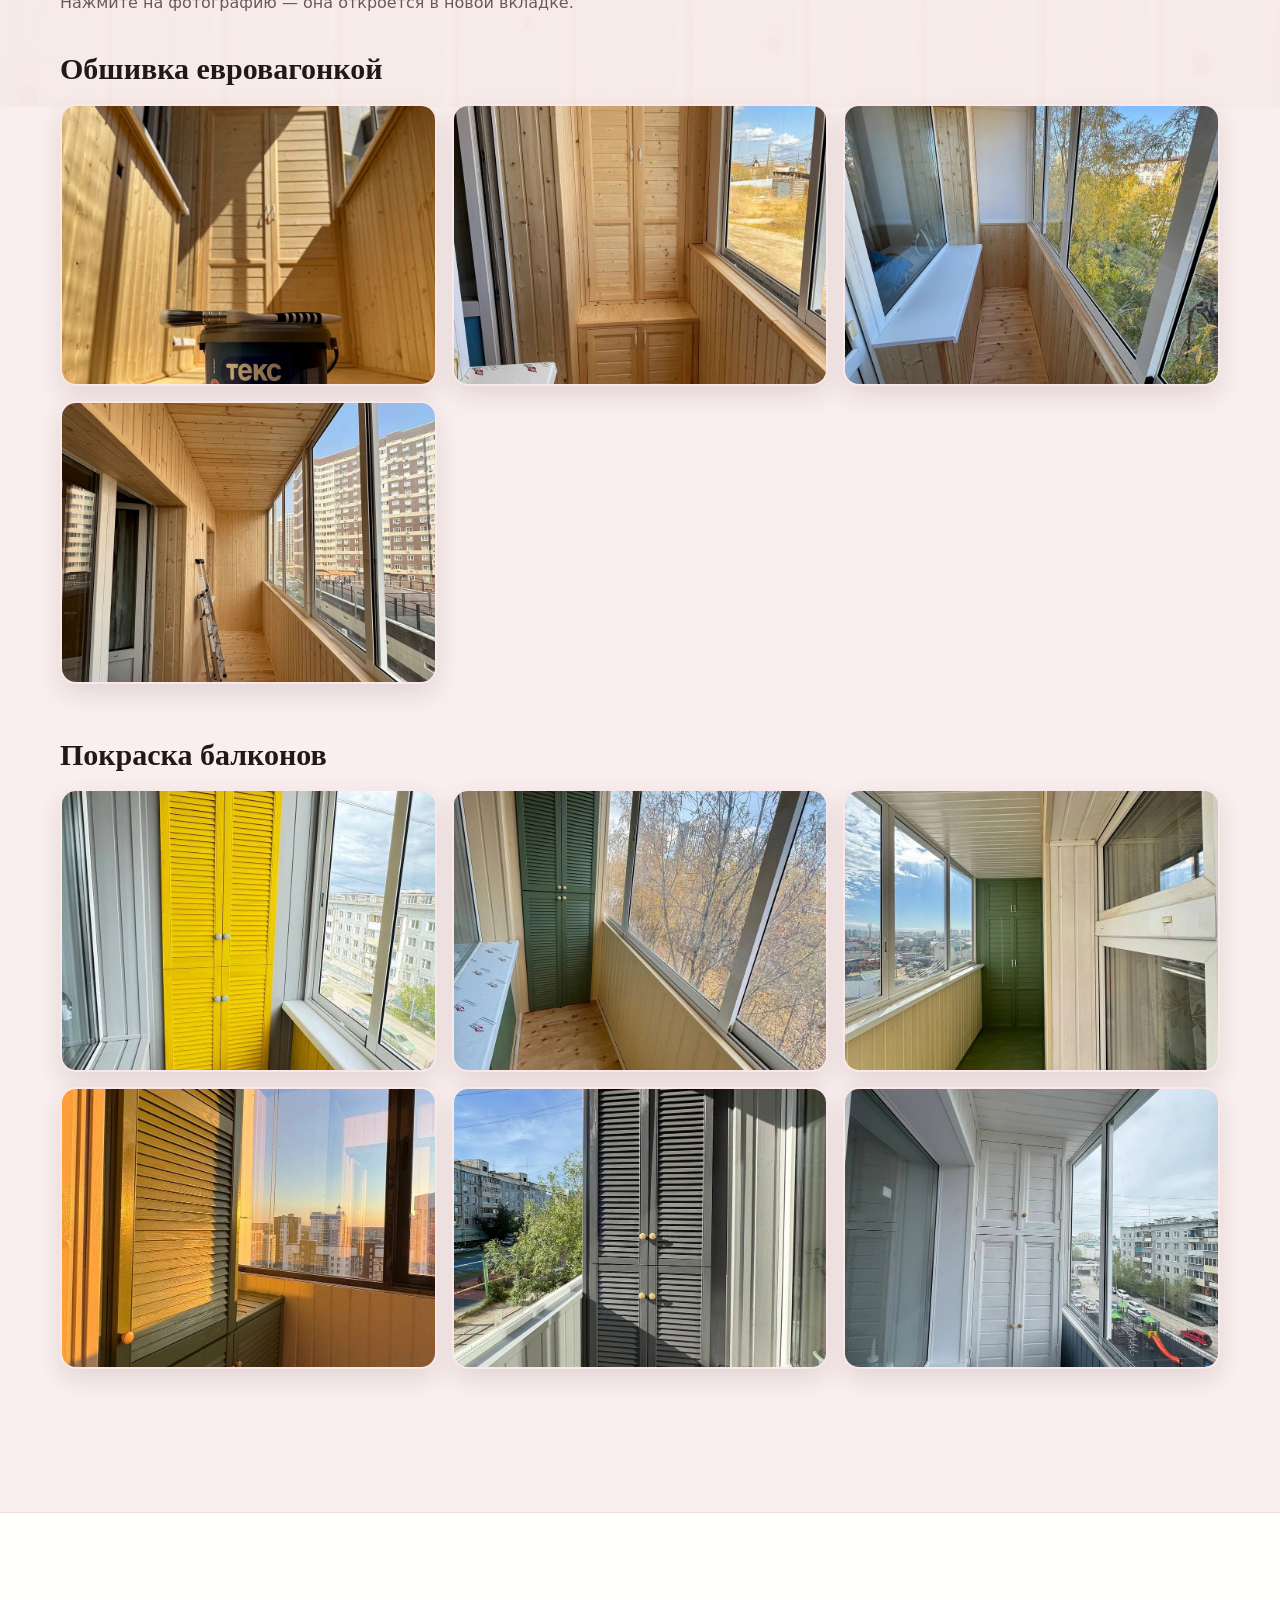
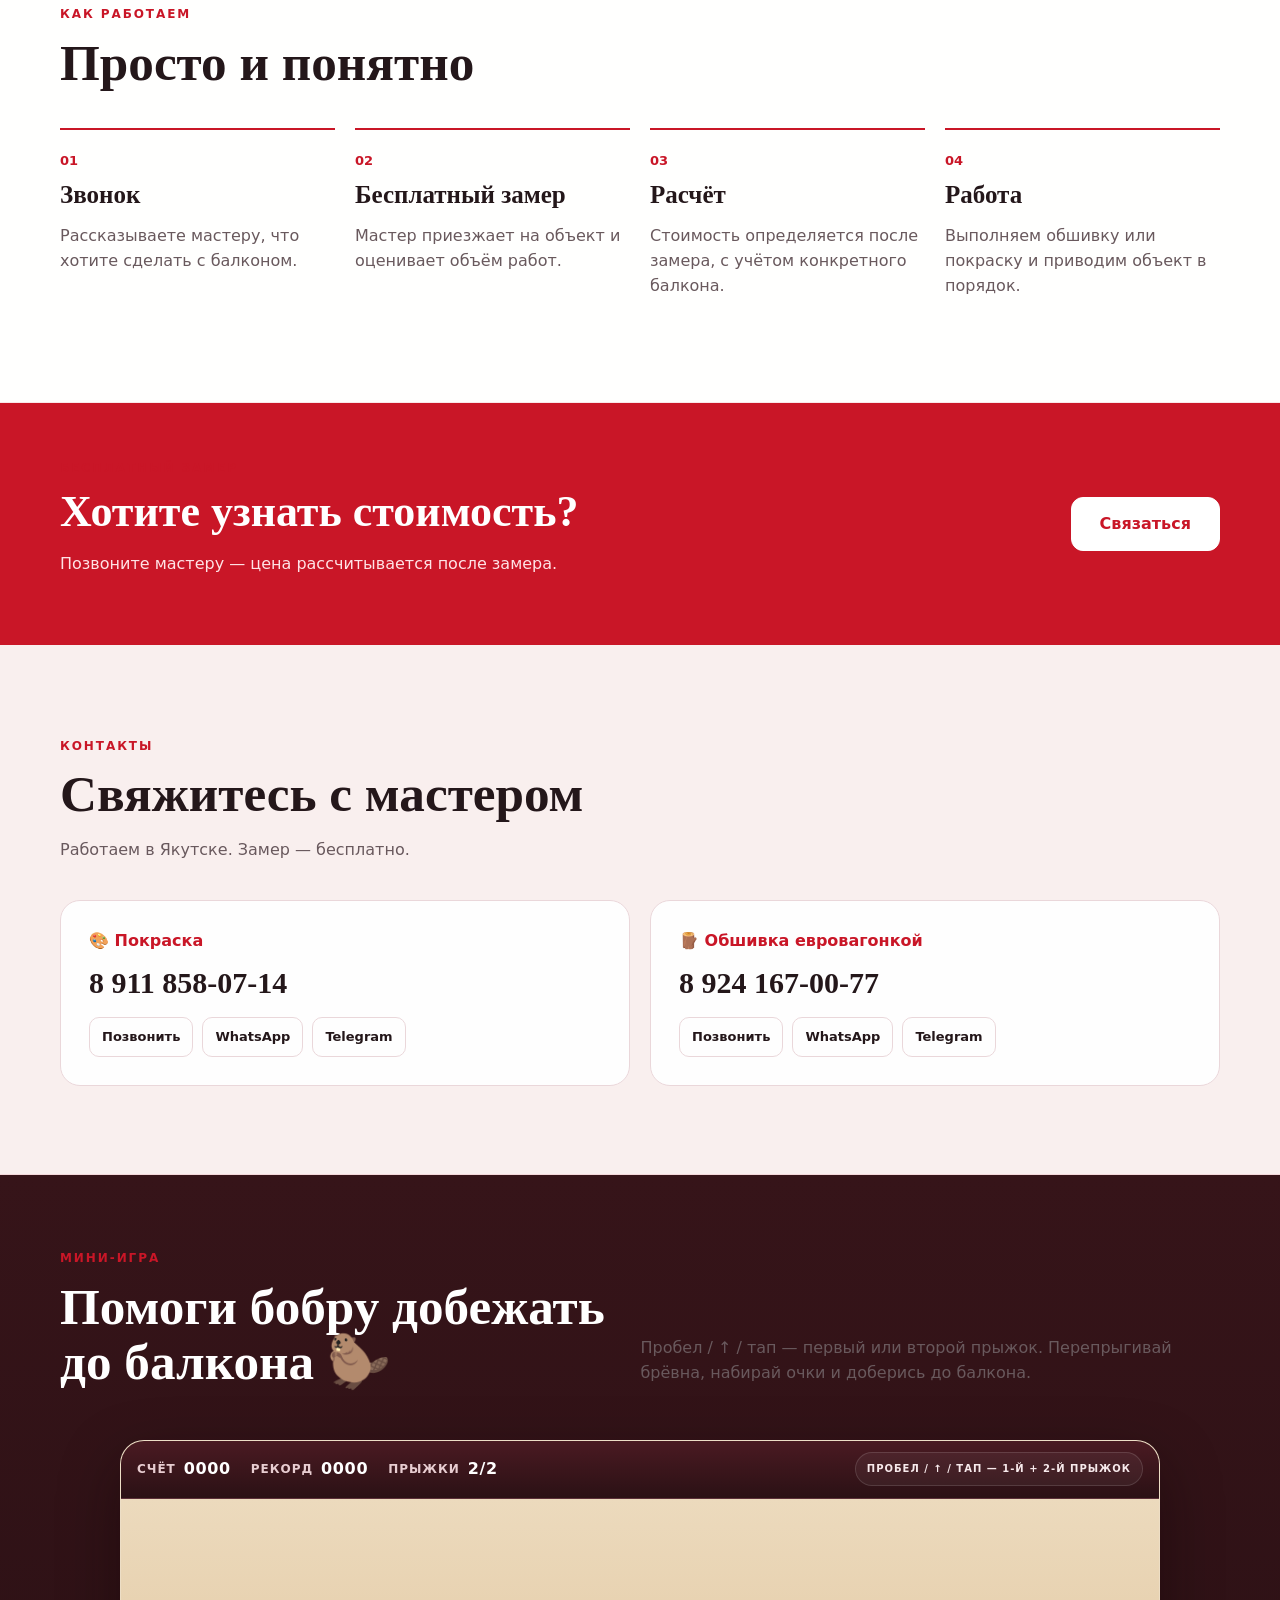
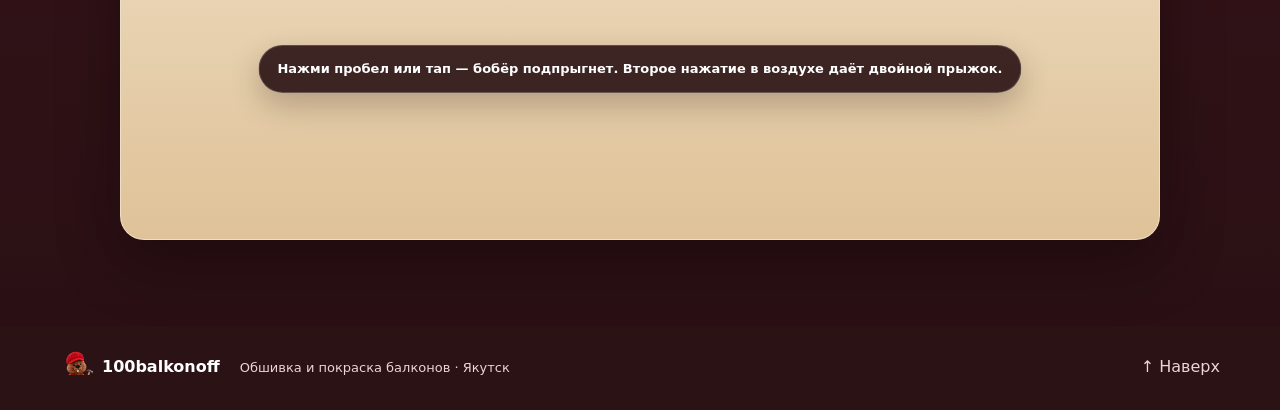
==== commit a1c4c82a: "Add files via upload" ====
--- a/index.html
+++ b/index.html
@@ -20,6 +20,7 @@
       <a href="#portfolio">Портфолио</a>
       <a href="#process">Как работаем</a>
       <a href="#contacts">Контакты</a>
+      <a href="#game-section">Игра</a>
     </nav>
     <a class="header-call" href="tel:+79241670077">Позвонить мастеру</a>
   </div>
@@ -49,34 +50,7 @@
   </div>
 </section>
 
-<section class="game-section">
-  <div class="wrap">
-    <div class="section-heading compact">
-      <div><span class="kicker">МИНИ-ИГРА</span><h2>Помоги бобру добежать до балкона 🦫</h2></div>
-      <p>Пробел / тап — прыжок. Перепрыгивай доски, набирай очки и доберись до балкона.</p>
-    </div>
-    <div class="game-shell">
-      <div class="game-top">
-        <div><span class="game-label">СЧЁТ</span><b id="score">0000</b></div>
-        <div><span class="game-label">РЕКОРД</span><b id="best">0000</b></div>
-        <div class="game-tip">ПРОБЕЛ / ↑ / ТАП — ПРЫЖОК</div>
-      </div>
-      <div class="game-stage">
-        <canvas id="game" width="1000" height="340" aria-label="Мини-игра: бобёр бежит к балкону и перепрыгивает брёвна"></canvas>
-        <div class="game-hint" id="gameHint">Нажми пробел или коснись игры, чтобы начать</div>
-        <div class="game-overlay" id="gameOverlay" aria-live="polite" hidden>
-          <div class="game-result">
-            <div class="result-icon">🦫</div>
-            <div class="result-kicker" id="gameResultKicker">ФИНИШ • 100BALKONOFF</div>
-            <h3 id="gameResultTitle">Бобёр добрался до балкона!</h3>
-            <p id="gameResultScore">Счёт: 0000</p>
-            <button class="restart" id="restart" type="button">Начать с начала</button>
-          </div>
-        </div>
-      </div>
-    </div>
-  </div>
-</section>
+
 
 <section id="services" class="section">
   <div class="wrap">
@@ -133,6 +107,36 @@
     </div>
   </div>
 </section>
+
+<section id="game-section" class="game-section">
+  <div class="wrap">
+    <div class="section-heading compact">
+      <div><span class="kicker">МИНИ-ИГРА</span><h2>Помоги бобру добежать до балкона 🦫</h2></div>
+      <p>Пробел / ↑ / тап — первый или второй прыжок. Перепрыгивай брёвна, набирай очки и доберись до балкона.</p>
+    </div>
+    <div class="game-shell">
+      <div class="game-top">
+        <div><span class="game-label">СЧЁТ</span><b id="score">0000</b></div>
+        <div><span class="game-label">РЕКОРД</span><b id="best">0000</b></div>
+        <div><span class="game-label">ПРЫЖКИ</span><b id="jumps">2/2</b></div>
+        <div class="game-tip">ПРОБЕЛ / ↑ / ТАП — 1-Й + 2-Й ПРЫЖОК</div>
+      </div>
+      <div class="game-stage">
+        <canvas id="game" width="1000" height="340" aria-label="Мини-игра: бобёр бежит к балкону и перепрыгивает брёвна"></canvas>
+        <div class="game-hint" id="gameHint">Нажми пробел или тап — бобёр подпрыгнет. Второе нажатие в воздухе даёт двойной прыжок.</div>
+        <div class="game-overlay" id="gameOverlay" aria-live="polite" hidden>
+          <div class="game-result">
+            <div class="result-icon">🦫</div>
+            <div class="result-kicker" id="gameResultKicker">ФИНИШ • 100BALKONOFF</div>
+            <h3 id="gameResultTitle">Бобёр добрался до балкона!</h3>
+            <p id="gameResultScore">Счёт: 0000</p>
+            <button class="restart" id="restart" type="button">Начать с начала</button>
+          </div>
+        </div>
+      </div>
+    </div>
+  </div>
+</section>
 </main>
 
 <footer><div class="wrap footer-inner"><div class="brand-mini"><img src="images/mascot-head.webp" alt="">100balkonoff</div><span>Обшивка и покраска балконов · Якутск</span><a href="#top">↑ Наверх</a></div></footer>
--- a/style.css
+++ b/style.css
@@ -9,7 +9,7 @@
 .hero{padding:70px 0 84px;background:linear-gradient(135deg,rgba(255,255,255,.94),rgba(255,255,255,.76));border-bottom:1px solid rgba(201,22,39,.12)}
 .hero-grid{display:grid;grid-template-columns:1.03fr .97fr;align-items:center;gap:46px}.eyebrow,.kicker{font-size:12px;letter-spacing:.16em;font-weight:900;color:var(--red)}h1,h2,h3{font-family:Georgia,"Times New Roman",serif;line-height:1.08}h1{font-size:clamp(44px,6vw,78px);margin:14px 0 22px;letter-spacing:-2.5px}h1 em{font-style:normal;color:var(--red)}.lead{font-size:19px;max-width:620px;color:#5f5055}.hero-actions{display:flex;gap:12px;flex-wrap:wrap;margin:30px 0}.btn{display:inline-flex;align-items:center;justify-content:center;padding:14px 20px;border-radius:12px;font-weight:900;border:1px solid var(--red)}.btn.primary{background:var(--red);color:white}.btn.ghost{background:rgba(255,255,255,.72);color:var(--red)}.trust{display:flex;gap:16px;flex-wrap:wrap;color:#67575b;font-size:13px;font-weight:800}
 .hero-visual{position:relative;min-height:510px}.photo-card{width:86%;margin-left:auto;border-radius:28px;overflow:hidden;box-shadow:var(--shadow);border:8px solid rgba(255,255,255,.98);transform:rotate(1deg)}.photo-card img{width:100%;display:block;aspect-ratio:4/5;object-fit:cover}.mascot-card{position:absolute;left:-4%;bottom:-16px;width:260px;padding:16px 16px 10px;border-radius:24px;background:#fff;box-shadow:var(--shadow);border:3px solid var(--red-soft);text-align:center}.mascot-card img{display:block;width:100%;height:300px;object-fit:contain;object-position:center bottom}.mascot-card span{display:block;font-weight:900;font-size:13px;line-height:1.25;padding-top:4px}.badge{position:absolute;right:-12px;top:24px;width:112px;height:112px;border-radius:50%;background:var(--red);color:#fff;display:flex;flex-direction:column;align-items:center;justify-content:center;box-shadow:var(--shadow);transform:rotate(-8deg);border:5px solid #fff}.badge strong{font:900 34px Georgia}.badge small{font-weight:900}
-.game-section{padding:54px 0 66px;background:linear-gradient(180deg,#361419 0%,#2a1014 100%);color:#fff}.section-heading.compact{display:flex;justify-content:space-between;align-items:end;gap:25px}.game-section h2{margin:6px 0 0;font-size:32px}.game-section p{color:#ead5d8;max-width:440px}.game-shell{position:relative;width:min(1040px,100%);margin:22px auto 0;border:1px solid rgba(255,255,255,.14);border-radius:24px;background:#ead9bd;overflow:hidden;box-shadow:0 22px 60px rgba(12,3,5,.38)}.game-top{min-height:58px;display:flex;align-items:center;gap:20px;padding:10px 16px;background:linear-gradient(180deg,#4a1a22,#2b1115);border-bottom:1px solid rgba(255,255,255,.10);font-size:12px;letter-spacing:.08em}.game-top>div{display:flex;align-items:center;gap:8px}.game-label{color:#e8cdd1;font-weight:800}.game-top b{color:#fff;font-size:16px;letter-spacing:.04em}.game-tip{margin-left:auto;padding:8px 11px;border:1px solid rgba(255,255,255,.13);border-radius:999px;color:#f7e9eb;font-size:10px;font-weight:900;letter-spacing:.1em;background:rgba(255,255,255,.05)}.game-stage{position:relative;background:#ecdabd}canvas{display:block;width:100%;height:clamp(240px,34vw,340px);touch-action:manipulation}.game-hint{position:absolute;left:50%;top:50%;transform:translate(-50%,-50%);background:rgba(42,18,21,.90);padding:13px 18px;border-radius:999px;font-weight:900;font-size:13px;text-align:center;white-space:nowrap;border:1px solid rgba(255,255,255,.18);box-shadow:0 12px 30px rgba(27,8,10,.24)}.game-hint[hidden]{display:none}.game-overlay{position:absolute;inset:0;display:flex;align-items:center;justify-content:center;padding:20px;background:rgba(35,13,16,.23);backdrop-filter:blur(2px)}.game-overlay[hidden]{display:none}.game-result{width:min(390px,calc(100% - 28px));padding:24px 22px 22px;background:rgba(255,255,255,.98);border-radius:22px;text-align:center;box-shadow:0 22px 55px rgba(0,0,0,.30);border:3px solid var(--red-soft)}.result-icon{width:58px;height:58px;margin:0 auto 10px;border-radius:50%;display:grid;place-items:center;background:var(--red-soft);font-size:31px;border:2px solid rgba(201,22,39,.18)}.result-kicker{font-size:11px;letter-spacing:.14em;font-weight:900;color:var(--red)}.game-result h3{font-size:29px;margin:7px 0}.game-result p{color:var(--muted);margin:0 0 16px}.restart{display:inline-flex;align-items:center;justify-content:center;border:0;background:var(--red);color:#fff;padding:13px 20px;border-radius:11px;font-weight:900;cursor:pointer;box-shadow:0 10px 22px rgba(201,22,39,.24)}.restart:hover{background:var(--red-dark)}.restart:focus-visible{outline:3px solid rgba(201,22,39,.28);outline-offset:3px}
+.game-section{padding:70px 0 86px;background:linear-gradient(180deg,#361419 0%,#2a1014 100%);color:#fff}.section-heading.compact{display:flex;justify-content:space-between;align-items:end;gap:25px}.game-section h2{margin:6px 0 0;font-size:32px}.game-section p{color:#ead5d8;max-width:440px}.game-shell{position:relative;width:min(1040px,100%);margin:22px auto 0;border:1px solid rgba(255,255,255,.14);border-radius:24px;background:#ead9bd;overflow:hidden;box-shadow:0 22px 60px rgba(12,3,5,.38)}.game-top{min-height:58px;display:flex;align-items:center;gap:20px;padding:10px 16px;background:linear-gradient(180deg,#4a1a22,#2b1115);border-bottom:1px solid rgba(255,255,255,.10);font-size:12px;letter-spacing:.08em}.game-top>div{display:flex;align-items:center;gap:8px}.game-label{color:#e8cdd1;font-weight:800}.game-top b{color:#fff;font-size:16px;letter-spacing:.04em}.game-tip{margin-left:auto;white-space:nowrap;padding:8px 11px;border:1px solid rgba(255,255,255,.13);border-radius:999px;color:#f7e9eb;font-size:10px;font-weight:900;letter-spacing:.1em;background:rgba(255,255,255,.05)}.game-stage{position:relative;background:linear-gradient(180deg,#ecdabd 0%,#dfc298 100%);border-radius:0 0 22px 22px}.game-stage canvas{display:block;width:100%;height:clamp(220px,34vw,340px);touch-action:manipulation}.game-hint{position:absolute;left:50%;top:50%;transform:translate(-50%,-50%);z-index:3;background:rgba(42,18,21,.90);padding:13px 18px;border-radius:999px;font-weight:900;font-size:13px;text-align:center;white-space:nowrap;border:1px solid rgba(255,255,255,.18);box-shadow:0 12px 30px rgba(27,8,10,.24)}.game-hint[hidden]{display:none}.game-overlay{position:absolute;inset:0;display:flex;z-index:10;align-items:center;justify-content:center;padding:20px;background:rgba(35,13,16,.23);backdrop-filter:blur(2px)}.game-overlay[hidden]{display:none}.game-result{width:min(390px,calc(100% - 28px));padding:24px 22px 22px;background:rgba(255,255,255,.98);border-radius:22px;text-align:center;box-shadow:0 22px 55px rgba(0,0,0,.30);border:3px solid var(--red-soft)}.result-icon{width:58px;height:58px;margin:0 auto 10px;border-radius:50%;display:grid;place-items:center;background:var(--red-soft);font-size:31px;border:2px solid rgba(201,22,39,.18)}.result-kicker{font-size:11px;letter-spacing:.14em;font-weight:900;color:var(--red)}.game-result h3{font-size:29px;margin:7px 0}.game-result p{color:var(--muted);margin:0 0 16px}.restart{display:inline-flex;align-items:center;justify-content:center;border:0;background:var(--red);color:#fff;padding:13px 20px;border-radius:11px;font-weight:900;cursor:pointer;box-shadow:0 10px 22px rgba(201,22,39,.24)}.restart:hover{background:var(--red-dark)}.restart:focus-visible{outline:3px solid rgba(201,22,39,.28);outline-offset:3px}
 .section{padding:88px 0;background:rgba(255,255,255,.90);border-bottom:1px solid rgba(201,22,39,.10)}.section-heading{margin-bottom:38px}.section-heading h2{font-size:clamp(34px,4vw,52px);margin:9px 0 12px}.section-heading p{color:var(--muted);max-width:620px}.service-grid{display:grid;grid-template-columns:repeat(2,1fr);gap:20px}.service{background:var(--paper);border:1px solid var(--line);border-radius:22px;padding:32px;box-shadow:0 10px 30px rgba(90,25,30,.06)}.service-icon{font-size:36px}.service h3{font-size:30px;margin:14px 0 8px}.service p{color:var(--muted)}.service a{display:inline-block;margin-top:10px;color:var(--red);font-weight:900}
 .portfolio-section{background:rgba(249,238,239,.94)}.portfolio-group{margin:38px 0 55px}.portfolio-group h3{font-size:30px;margin-bottom:18px}.gallery{display:grid;grid-template-columns:repeat(3,1fr);gap:15px}.photo{border:0;padding:0;background:#fff;cursor:zoom-in;border-radius:16px;overflow:hidden;box-shadow:0 10px 25px rgba(72,25,30,.12);aspect-ratio:4/3;display:block;border:2px solid rgba(201,22,39,.10)}.photo img{width:100%;height:100%;display:block;object-fit:cover;transition:transform .35s ease}.photo:hover img{transform:scale(1.035)}
 .process-section{background:rgba(255,255,255,.92)}.steps{display:grid;grid-template-columns:repeat(4,1fr);gap:20px}.steps>div{border-top:2px solid var(--red);padding-top:18px}.steps b{font-size:13px;color:var(--red)}.steps h3{font-size:25px;margin:8px 0}.steps p{color:var(--muted)}
@@ -18,4 +18,4 @@
 footer{background:#2a1215;color:#ead5d8;padding:25px 0}.footer-inner{display:flex;align-items:center;gap:20px}.brand-mini{display:flex;align-items:center;gap:8px;font-weight:900;color:#fff}.brand-mini img{width:34px;height:34px;object-fit:cover;border-radius:50%}.footer-inner span{flex:1;font-size:13px}
 .lightbox{position:fixed;inset:0;background:rgba(20,12,14,.95);z-index:100;display:none;align-items:center;justify-content:center;padding:35px}.lightbox.open{display:flex}.lightbox img{max-width:min(92vw,1300px);max-height:90vh;object-fit:contain;border-radius:8px;box-shadow:0 20px 70px #000}.lb-close,.lb-prev,.lb-next{position:absolute;border:0;background:rgba(255,255,255,.12);color:#fff;cursor:pointer;border-radius:50%;width:48px;height:48px;font-size:34px;line-height:1}.lb-close{right:22px;top:18px}.lb-prev{left:20px;top:50%;transform:translateY(-50%)}.lb-next{right:20px;top:50%;transform:translateY(-50%)}
 @media(max-width:850px){nav{display:none}.header-call{margin-left:auto}.hero-grid{grid-template-columns:1fr}.hero{padding-top:48px}.hero-visual{max-width:680px;margin:auto}.mascot-card{left:0}.gallery{grid-template-columns:repeat(2,1fr)}.steps{grid-template-columns:repeat(2,1fr)}.section-heading.compact,.cta-inner{display:block}.cta .btn{margin-top:20px}.service-grid,.contact-grid{grid-template-columns:1fr}.game-tip{margin-left:0}.game-top{flex-wrap:wrap;gap:10px}.game-tip{order:3;flex-basis:100%;text-align:center}}
-@media(max-width:520px){.wrap{width:min(100% - 24px,1160px)}.site-header .nav{min-height:64px}.brand{font-size:19px}.brand img{width:40px;height:40px}.header-call{font-size:12px;padding:9px 11px}.hero{padding:42px 0 62px}h1{font-size:43px;letter-spacing:-1.7px}.lead{font-size:17px}.trust{display:block}.trust span{display:block;margin:7px 0}.hero-visual{min-height:420px}.mascot-card{width:190px;padding:9px 9px 7px;bottom:-20px}.mascot-card img{height:220px}.badge{width:92px;height:92px;right:0}.badge strong{font-size:29px}.section{padding:65px 0}.gallery{grid-template-columns:1fr 1fr;gap:9px}.photo{border-radius:11px}.steps{grid-template-columns:1fr}.cta h2{font-size:36px}.phone{font-size:25px}.footer-inner{flex-wrap:wrap}.footer-inner span{order:3;flex-basis:100%}.game-top{padding:9px 10px}.game-label{font-size:10px}.game-top b{font-size:14px}.game-tip{font-size:9px}.game-hint{font-size:11px;max-width:88%;white-space:normal}.game-overlay{padding:10px}.game-result{padding:18px 16px}.game-result h3{font-size:24px}.result-icon{width:50px;height:50px;font-size:27px}.lb-prev{left:7px}.lb-next{right:7px}}
+@media(max-width:520px){.wrap{width:min(100% - 24px,1160px)}.site-header .nav{min-height:64px}.brand{font-size:19px}.brand img{width:40px;height:40px}.header-call{font-size:12px;padding:9px 11px}.hero{padding:42px 0 62px}h1{font-size:43px;letter-spacing:-1.7px}.lead{font-size:17px}.trust{display:block}.trust span{display:block;margin:7px 0}.hero-visual{min-height:420px}.mascot-card{width:190px;padding:9px 9px 7px;bottom:-20px}.mascot-card img{height:220px}.badge{width:92px;height:92px;right:0}.badge strong{font-size:29px}.section{padding:65px 0}.gallery{grid-template-columns:1fr 1fr;gap:9px}.photo{border-radius:11px}.steps{grid-template-columns:1fr}.cta h2{font-size:36px}.phone{font-size:25px}.footer-inner{flex-wrap:wrap}.footer-inner span{order:3;flex-basis:100%}.game-top{padding:9px 10px}.game-label{font-size:10px}.game-top b{font-size:14px}.game-tip{font-size:9px;white-space:normal}.game-hint{font-size:11px;max-width:88%;white-space:normal}.game-overlay{padding:10px}.game-result{padding:18px 16px}.game-result h3{font-size:24px}.result-icon{width:50px;height:50px;font-size:27px}.lb-prev{left:7px}.lb-next{right:7px}}
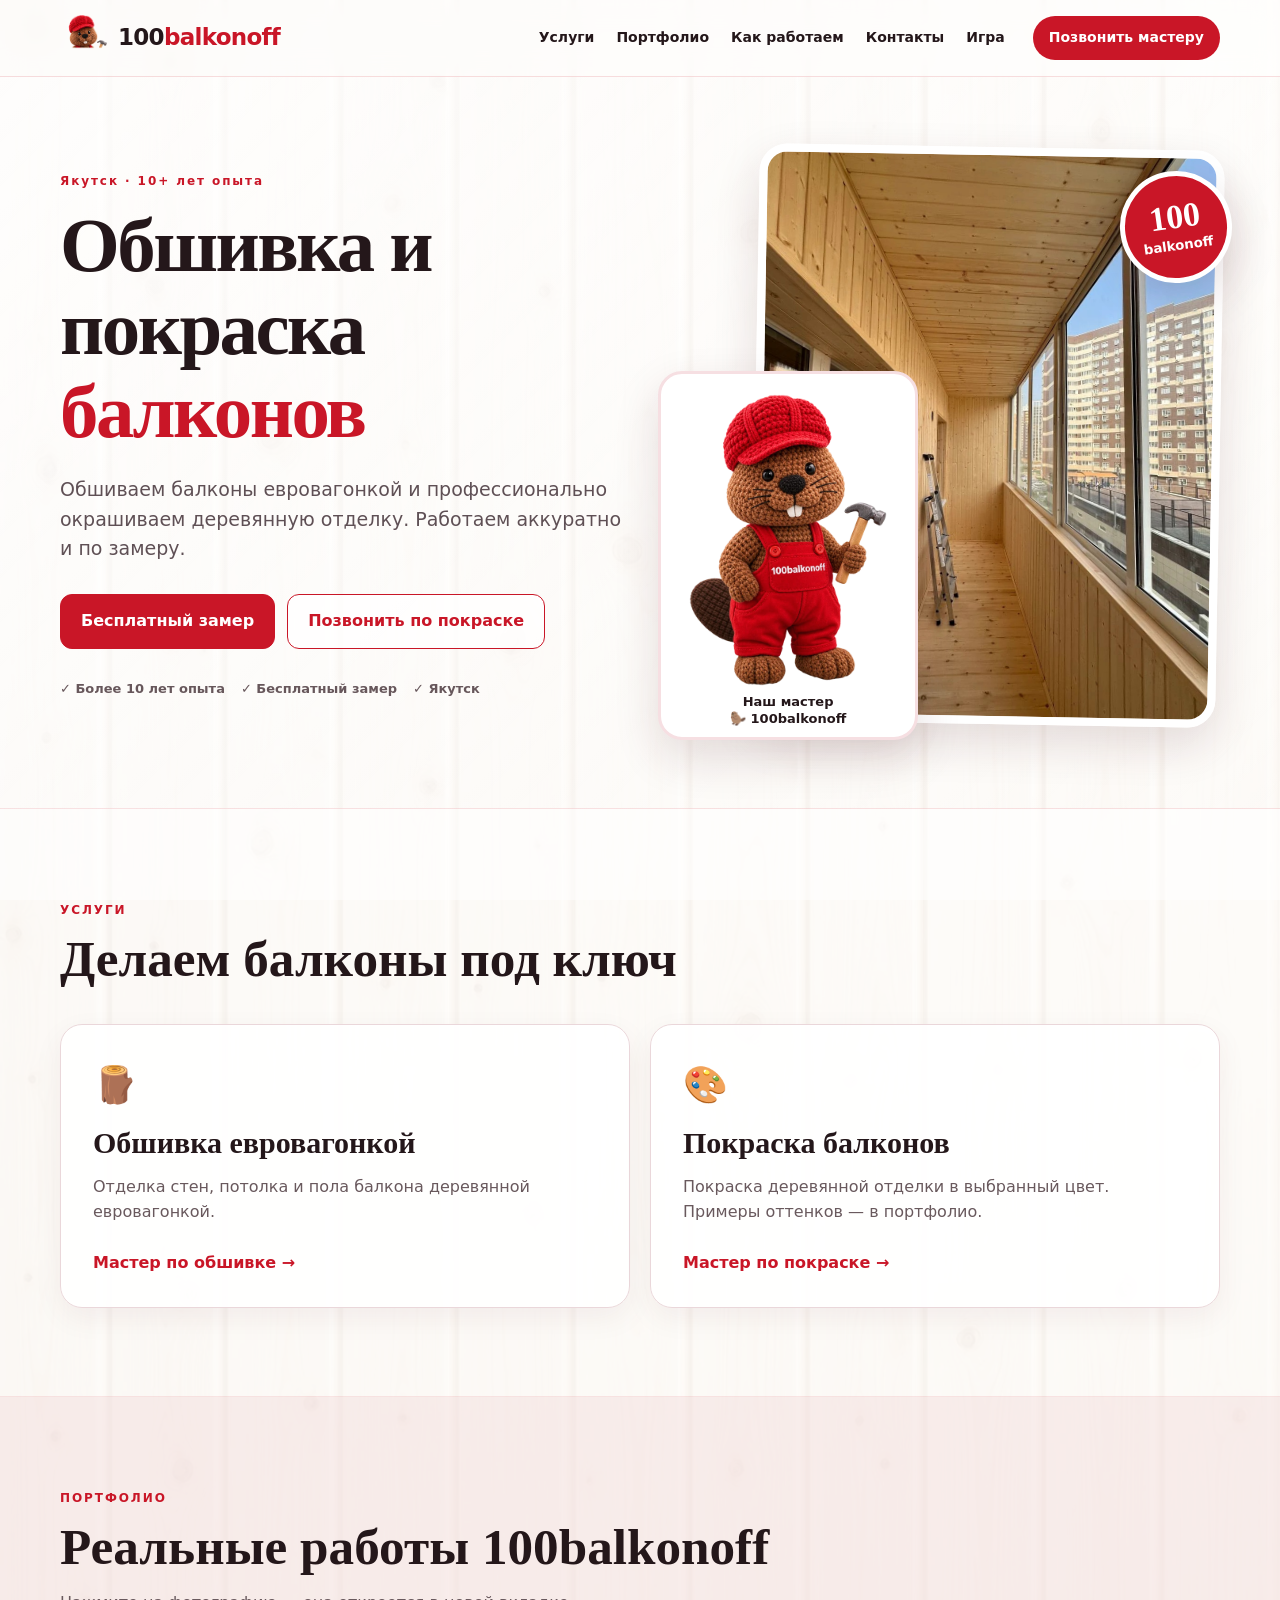
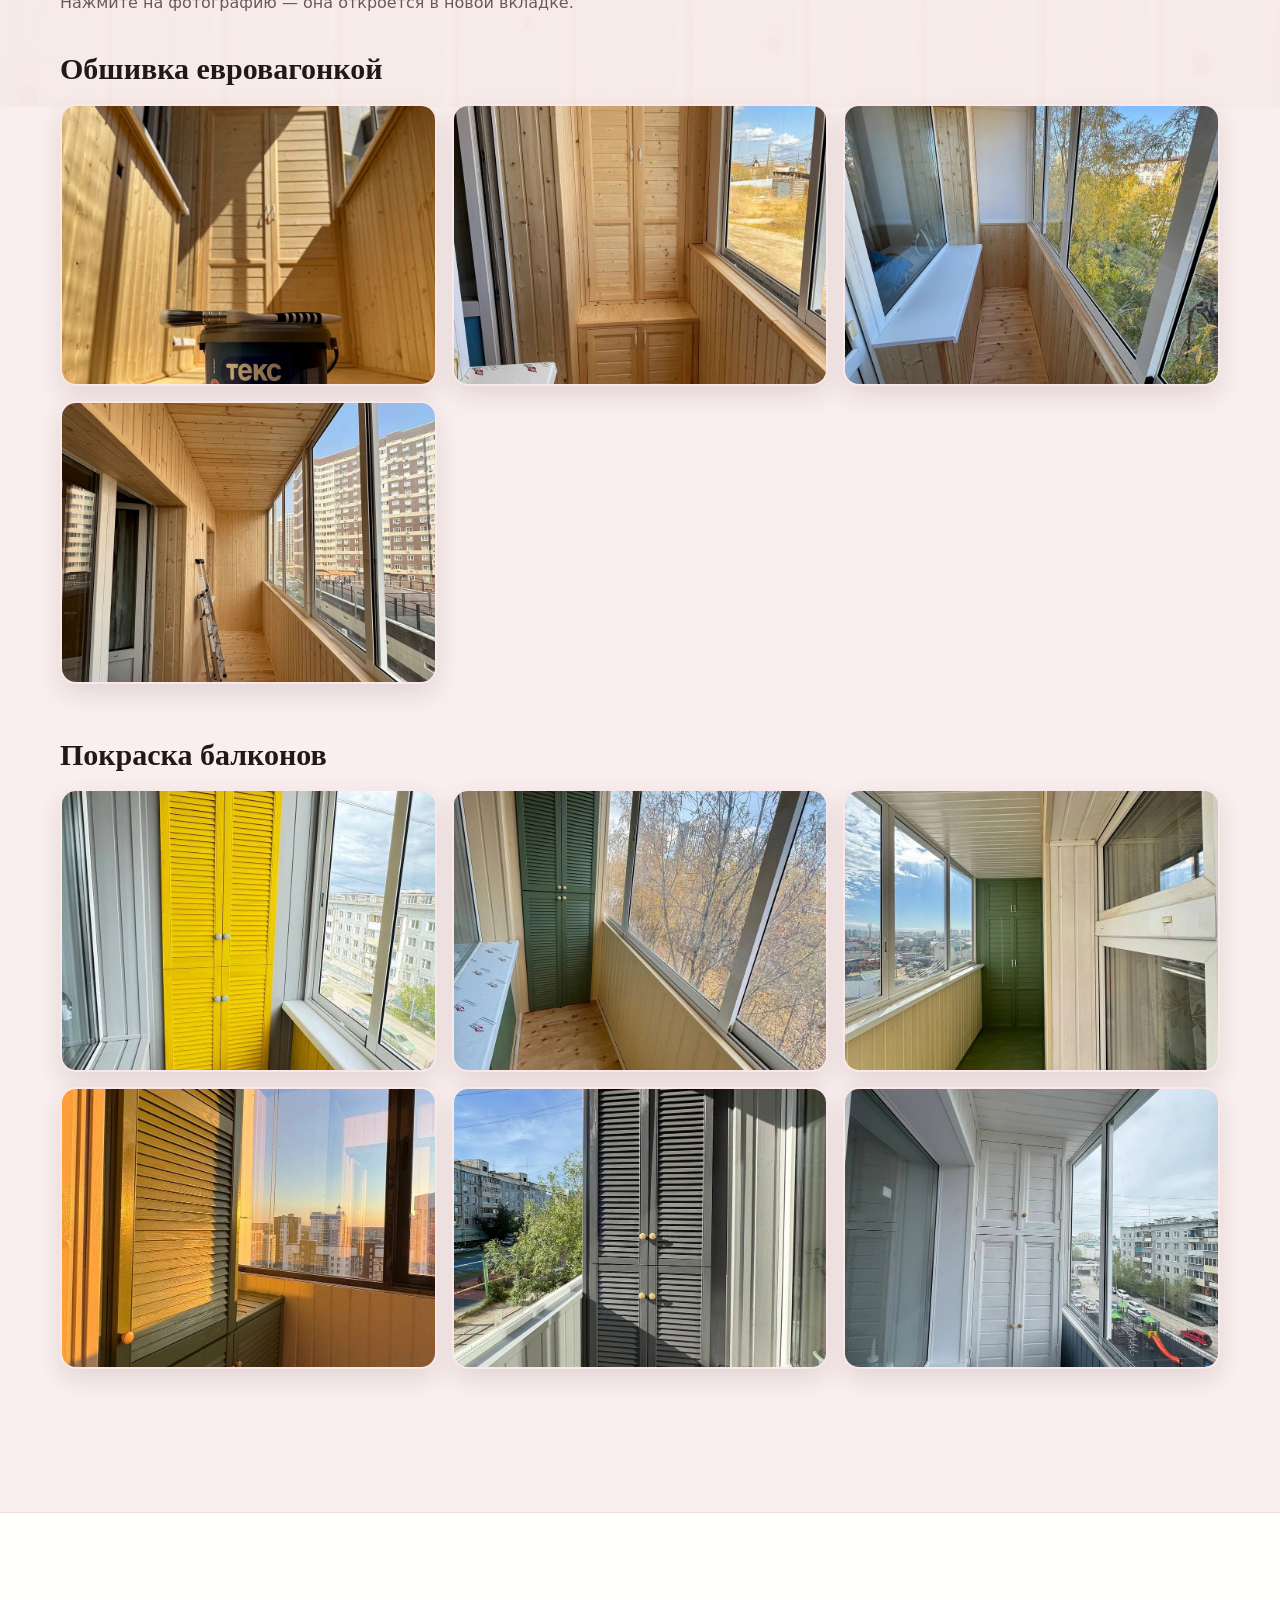
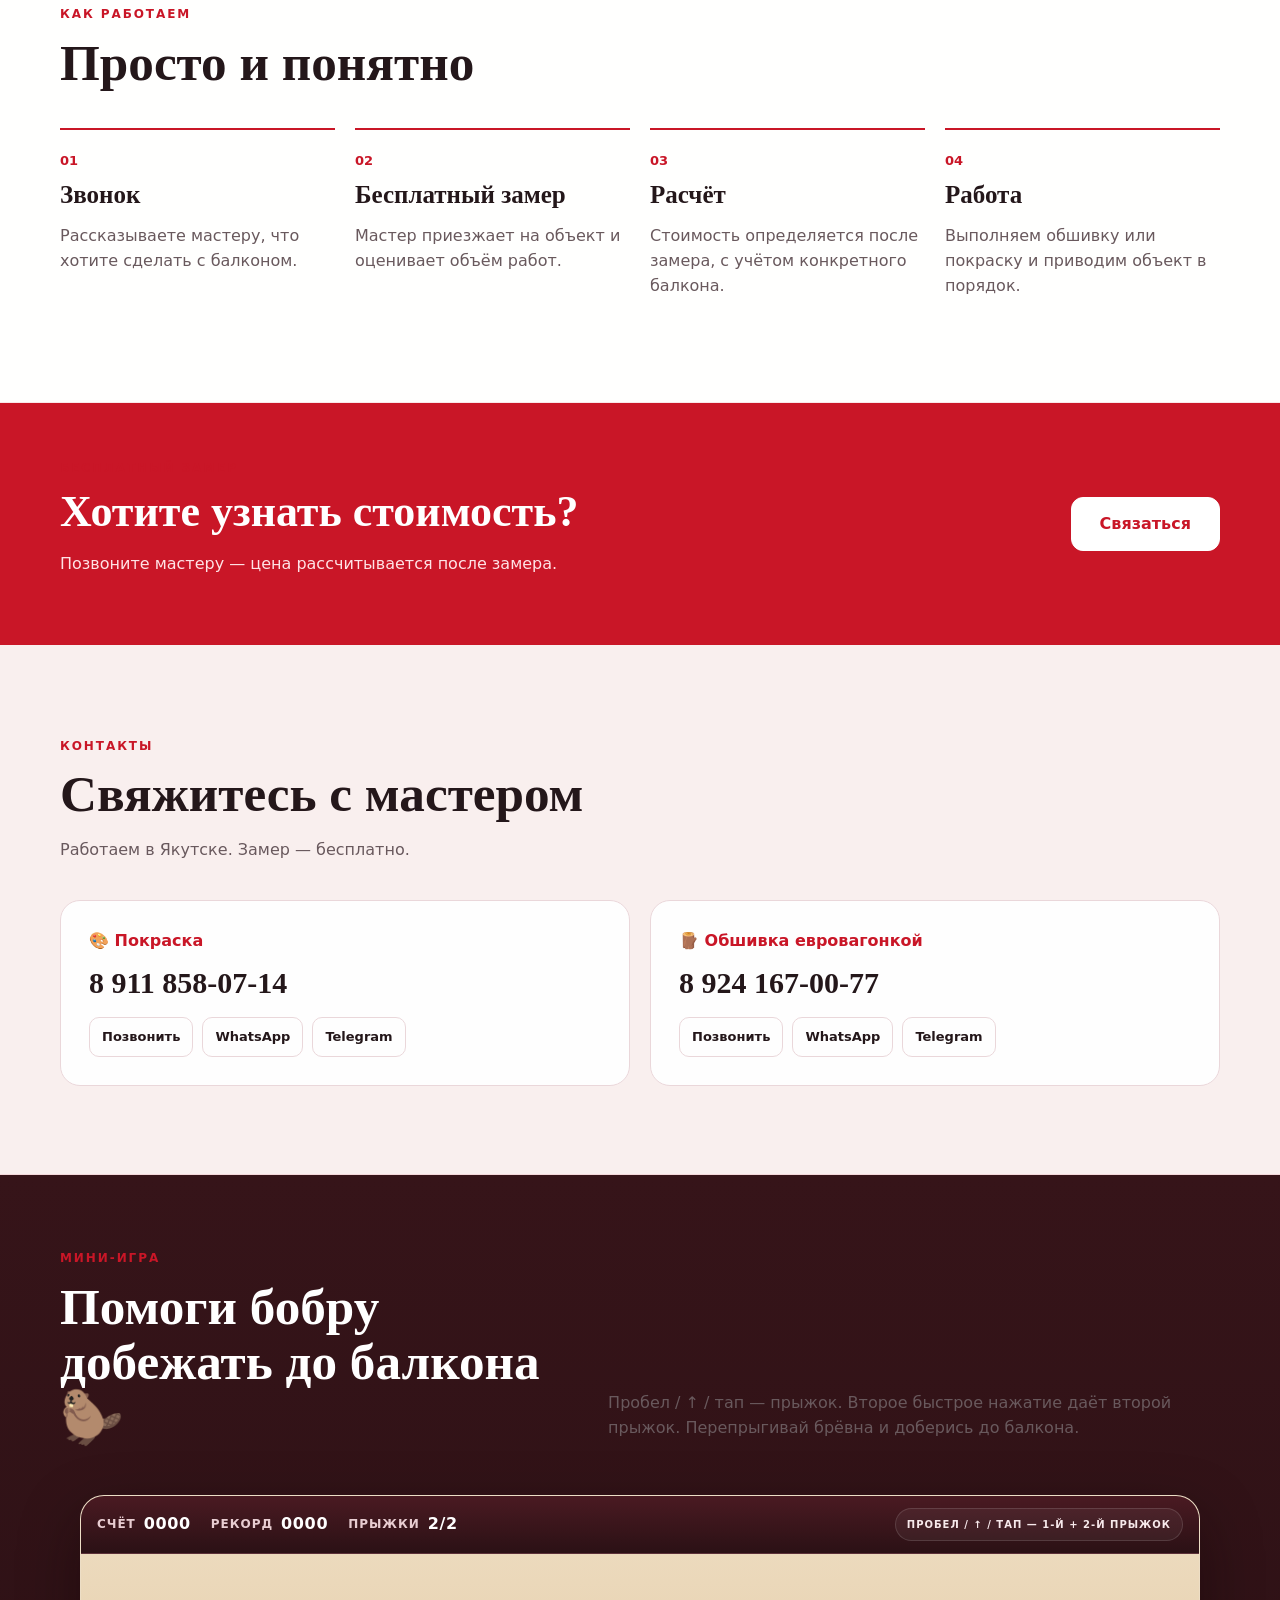
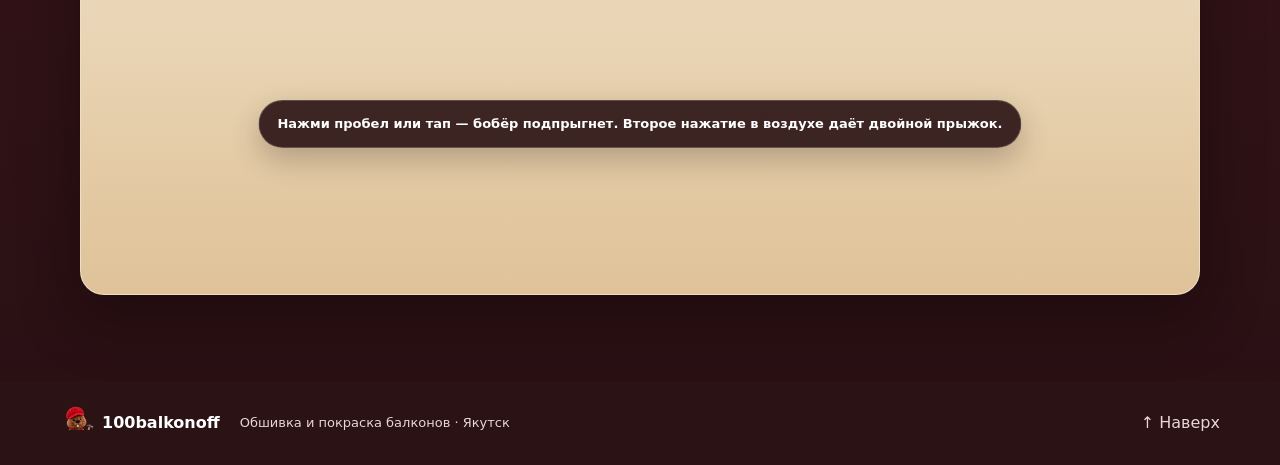
==== commit 57846b75: "Add files via upload" ====
--- a/index.html
+++ b/index.html
@@ -112,7 +112,7 @@
   <div class="wrap">
     <div class="section-heading compact">
       <div><span class="kicker">МИНИ-ИГРА</span><h2>Помоги бобру добежать до балкона 🦫</h2></div>
-      <p>Пробел / ↑ / тап — первый или второй прыжок. Перепрыгивай брёвна, набирай очки и доберись до балкона.</p>
+      <p>Пробел / ↑ / тап — прыжок. Второе быстрое нажатие даёт второй прыжок. Перепрыгивай брёвна и доберись до балкона.</p>
     </div>
     <div class="game-shell">
       <div class="game-top">
--- a/style.css
+++ b/style.css
@@ -9,7 +9,7 @@
 .hero{padding:70px 0 84px;background:linear-gradient(135deg,rgba(255,255,255,.94),rgba(255,255,255,.76));border-bottom:1px solid rgba(201,22,39,.12)}
 .hero-grid{display:grid;grid-template-columns:1.03fr .97fr;align-items:center;gap:46px}.eyebrow,.kicker{font-size:12px;letter-spacing:.16em;font-weight:900;color:var(--red)}h1,h2,h3{font-family:Georgia,"Times New Roman",serif;line-height:1.08}h1{font-size:clamp(44px,6vw,78px);margin:14px 0 22px;letter-spacing:-2.5px}h1 em{font-style:normal;color:var(--red)}.lead{font-size:19px;max-width:620px;color:#5f5055}.hero-actions{display:flex;gap:12px;flex-wrap:wrap;margin:30px 0}.btn{display:inline-flex;align-items:center;justify-content:center;padding:14px 20px;border-radius:12px;font-weight:900;border:1px solid var(--red)}.btn.primary{background:var(--red);color:white}.btn.ghost{background:rgba(255,255,255,.72);color:var(--red)}.trust{display:flex;gap:16px;flex-wrap:wrap;color:#67575b;font-size:13px;font-weight:800}
 .hero-visual{position:relative;min-height:510px}.photo-card{width:86%;margin-left:auto;border-radius:28px;overflow:hidden;box-shadow:var(--shadow);border:8px solid rgba(255,255,255,.98);transform:rotate(1deg)}.photo-card img{width:100%;display:block;aspect-ratio:4/5;object-fit:cover}.mascot-card{position:absolute;left:-4%;bottom:-16px;width:260px;padding:16px 16px 10px;border-radius:24px;background:#fff;box-shadow:var(--shadow);border:3px solid var(--red-soft);text-align:center}.mascot-card img{display:block;width:100%;height:300px;object-fit:contain;object-position:center bottom}.mascot-card span{display:block;font-weight:900;font-size:13px;line-height:1.25;padding-top:4px}.badge{position:absolute;right:-12px;top:24px;width:112px;height:112px;border-radius:50%;background:var(--red);color:#fff;display:flex;flex-direction:column;align-items:center;justify-content:center;box-shadow:var(--shadow);transform:rotate(-8deg);border:5px solid #fff}.badge strong{font:900 34px Georgia}.badge small{font-weight:900}
-.game-section{padding:70px 0 86px;background:linear-gradient(180deg,#361419 0%,#2a1014 100%);color:#fff}.section-heading.compact{display:flex;justify-content:space-between;align-items:end;gap:25px}.game-section h2{margin:6px 0 0;font-size:32px}.game-section p{color:#ead5d8;max-width:440px}.game-shell{position:relative;width:min(1040px,100%);margin:22px auto 0;border:1px solid rgba(255,255,255,.14);border-radius:24px;background:#ead9bd;overflow:hidden;box-shadow:0 22px 60px rgba(12,3,5,.38)}.game-top{min-height:58px;display:flex;align-items:center;gap:20px;padding:10px 16px;background:linear-gradient(180deg,#4a1a22,#2b1115);border-bottom:1px solid rgba(255,255,255,.10);font-size:12px;letter-spacing:.08em}.game-top>div{display:flex;align-items:center;gap:8px}.game-label{color:#e8cdd1;font-weight:800}.game-top b{color:#fff;font-size:16px;letter-spacing:.04em}.game-tip{margin-left:auto;white-space:nowrap;padding:8px 11px;border:1px solid rgba(255,255,255,.13);border-radius:999px;color:#f7e9eb;font-size:10px;font-weight:900;letter-spacing:.1em;background:rgba(255,255,255,.05)}.game-stage{position:relative;background:linear-gradient(180deg,#ecdabd 0%,#dfc298 100%);border-radius:0 0 22px 22px}.game-stage canvas{display:block;width:100%;height:clamp(220px,34vw,340px);touch-action:manipulation}.game-hint{position:absolute;left:50%;top:50%;transform:translate(-50%,-50%);z-index:3;background:rgba(42,18,21,.90);padding:13px 18px;border-radius:999px;font-weight:900;font-size:13px;text-align:center;white-space:nowrap;border:1px solid rgba(255,255,255,.18);box-shadow:0 12px 30px rgba(27,8,10,.24)}.game-hint[hidden]{display:none}.game-overlay{position:absolute;inset:0;display:flex;z-index:10;align-items:center;justify-content:center;padding:20px;background:rgba(35,13,16,.23);backdrop-filter:blur(2px)}.game-overlay[hidden]{display:none}.game-result{width:min(390px,calc(100% - 28px));padding:24px 22px 22px;background:rgba(255,255,255,.98);border-radius:22px;text-align:center;box-shadow:0 22px 55px rgba(0,0,0,.30);border:3px solid var(--red-soft)}.result-icon{width:58px;height:58px;margin:0 auto 10px;border-radius:50%;display:grid;place-items:center;background:var(--red-soft);font-size:31px;border:2px solid rgba(201,22,39,.18)}.result-kicker{font-size:11px;letter-spacing:.14em;font-weight:900;color:var(--red)}.game-result h3{font-size:29px;margin:7px 0}.game-result p{color:var(--muted);margin:0 0 16px}.restart{display:inline-flex;align-items:center;justify-content:center;border:0;background:var(--red);color:#fff;padding:13px 20px;border-radius:11px;font-weight:900;cursor:pointer;box-shadow:0 10px 22px rgba(201,22,39,.24)}.restart:hover{background:var(--red-dark)}.restart:focus-visible{outline:3px solid rgba(201,22,39,.28);outline-offset:3px}
+.game-section{padding:70px 0 86px;background:linear-gradient(180deg,#361419 0%,#2a1014 100%);color:#fff}.section-heading.compact{display:flex;justify-content:space-between;align-items:end;gap:25px}.game-section h2{margin:6px 0 0;font-size:32px}.game-section p{color:#ead5d8;max-width:440px}.game-shell{position:relative;width:min(1120px,100%);margin:22px auto 0;border:1px solid rgba(255,255,255,.14);border-radius:24px;background:#ead9bd;overflow:hidden;box-shadow:0 22px 60px rgba(12,3,5,.38)}.game-top{min-height:58px;display:flex;align-items:center;gap:20px;padding:10px 16px;background:linear-gradient(180deg,#4a1a22,#2b1115);border-bottom:1px solid rgba(255,255,255,.10);font-size:12px;letter-spacing:.08em}.game-top>div{display:flex;align-items:center;gap:8px}.game-label{color:#e8cdd1;font-weight:800}.game-top b{color:#fff;font-size:16px;letter-spacing:.04em}.game-tip{margin-left:auto;white-space:nowrap;padding:8px 11px;border:1px solid rgba(255,255,255,.13);border-radius:999px;color:#f7e9eb;font-size:10px;font-weight:900;letter-spacing:.1em;background:rgba(255,255,255,.05)}.game-stage{position:relative;background:linear-gradient(180deg,#ecdabd 0%,#dfc298 100%);border-radius:0 0 22px 22px}.game-stage canvas{display:block;width:100%;height:clamp(250px,34vw,360px);touch-action:manipulation}.game-hint{position:absolute;left:50%;top:50%;transform:translate(-50%,-50%);z-index:3;background:rgba(42,18,21,.90);padding:13px 18px;border-radius:999px;font-weight:900;font-size:13px;text-align:center;white-space:nowrap;border:1px solid rgba(255,255,255,.18);box-shadow:0 12px 30px rgba(27,8,10,.24)}.game-hint[hidden]{display:none}.game-overlay{position:absolute;inset:0;display:flex;z-index:10;align-items:center;justify-content:center;padding:20px;background:rgba(35,13,16,.23);backdrop-filter:blur(2px)}.game-overlay[hidden]{display:none}.game-result{width:min(390px,calc(100% - 28px));padding:24px 22px 22px;background:rgba(255,255,255,.98);border-radius:22px;text-align:center;box-shadow:0 22px 55px rgba(0,0,0,.30);border:3px solid var(--red-soft)}.result-icon{width:58px;height:58px;margin:0 auto 10px;border-radius:50%;display:grid;place-items:center;background:var(--red-soft);font-size:31px;border:2px solid rgba(201,22,39,.18)}.result-kicker{font-size:11px;letter-spacing:.14em;font-weight:900;color:var(--red)}.game-result h3{font-size:29px;margin:7px 0}.game-result p{color:var(--muted);margin:0 0 16px}.restart{display:inline-flex;align-items:center;justify-content:center;border:0;background:var(--red);color:#fff;padding:13px 20px;border-radius:11px;font-weight:900;cursor:pointer;box-shadow:0 10px 22px rgba(201,22,39,.24)}.restart:hover{background:var(--red-dark)}.restart:focus-visible{outline:3px solid rgba(201,22,39,.28);outline-offset:3px}
 .section{padding:88px 0;background:rgba(255,255,255,.90);border-bottom:1px solid rgba(201,22,39,.10)}.section-heading{margin-bottom:38px}.section-heading h2{font-size:clamp(34px,4vw,52px);margin:9px 0 12px}.section-heading p{color:var(--muted);max-width:620px}.service-grid{display:grid;grid-template-columns:repeat(2,1fr);gap:20px}.service{background:var(--paper);border:1px solid var(--line);border-radius:22px;padding:32px;box-shadow:0 10px 30px rgba(90,25,30,.06)}.service-icon{font-size:36px}.service h3{font-size:30px;margin:14px 0 8px}.service p{color:var(--muted)}.service a{display:inline-block;margin-top:10px;color:var(--red);font-weight:900}
 .portfolio-section{background:rgba(249,238,239,.94)}.portfolio-group{margin:38px 0 55px}.portfolio-group h3{font-size:30px;margin-bottom:18px}.gallery{display:grid;grid-template-columns:repeat(3,1fr);gap:15px}.photo{border:0;padding:0;background:#fff;cursor:zoom-in;border-radius:16px;overflow:hidden;box-shadow:0 10px 25px rgba(72,25,30,.12);aspect-ratio:4/3;display:block;border:2px solid rgba(201,22,39,.10)}.photo img{width:100%;height:100%;display:block;object-fit:cover;transition:transform .35s ease}.photo:hover img{transform:scale(1.035)}
 .process-section{background:rgba(255,255,255,.92)}.steps{display:grid;grid-template-columns:repeat(4,1fr);gap:20px}.steps>div{border-top:2px solid var(--red);padding-top:18px}.steps b{font-size:13px;color:var(--red)}.steps h3{font-size:25px;margin:8px 0}.steps p{color:var(--muted)}
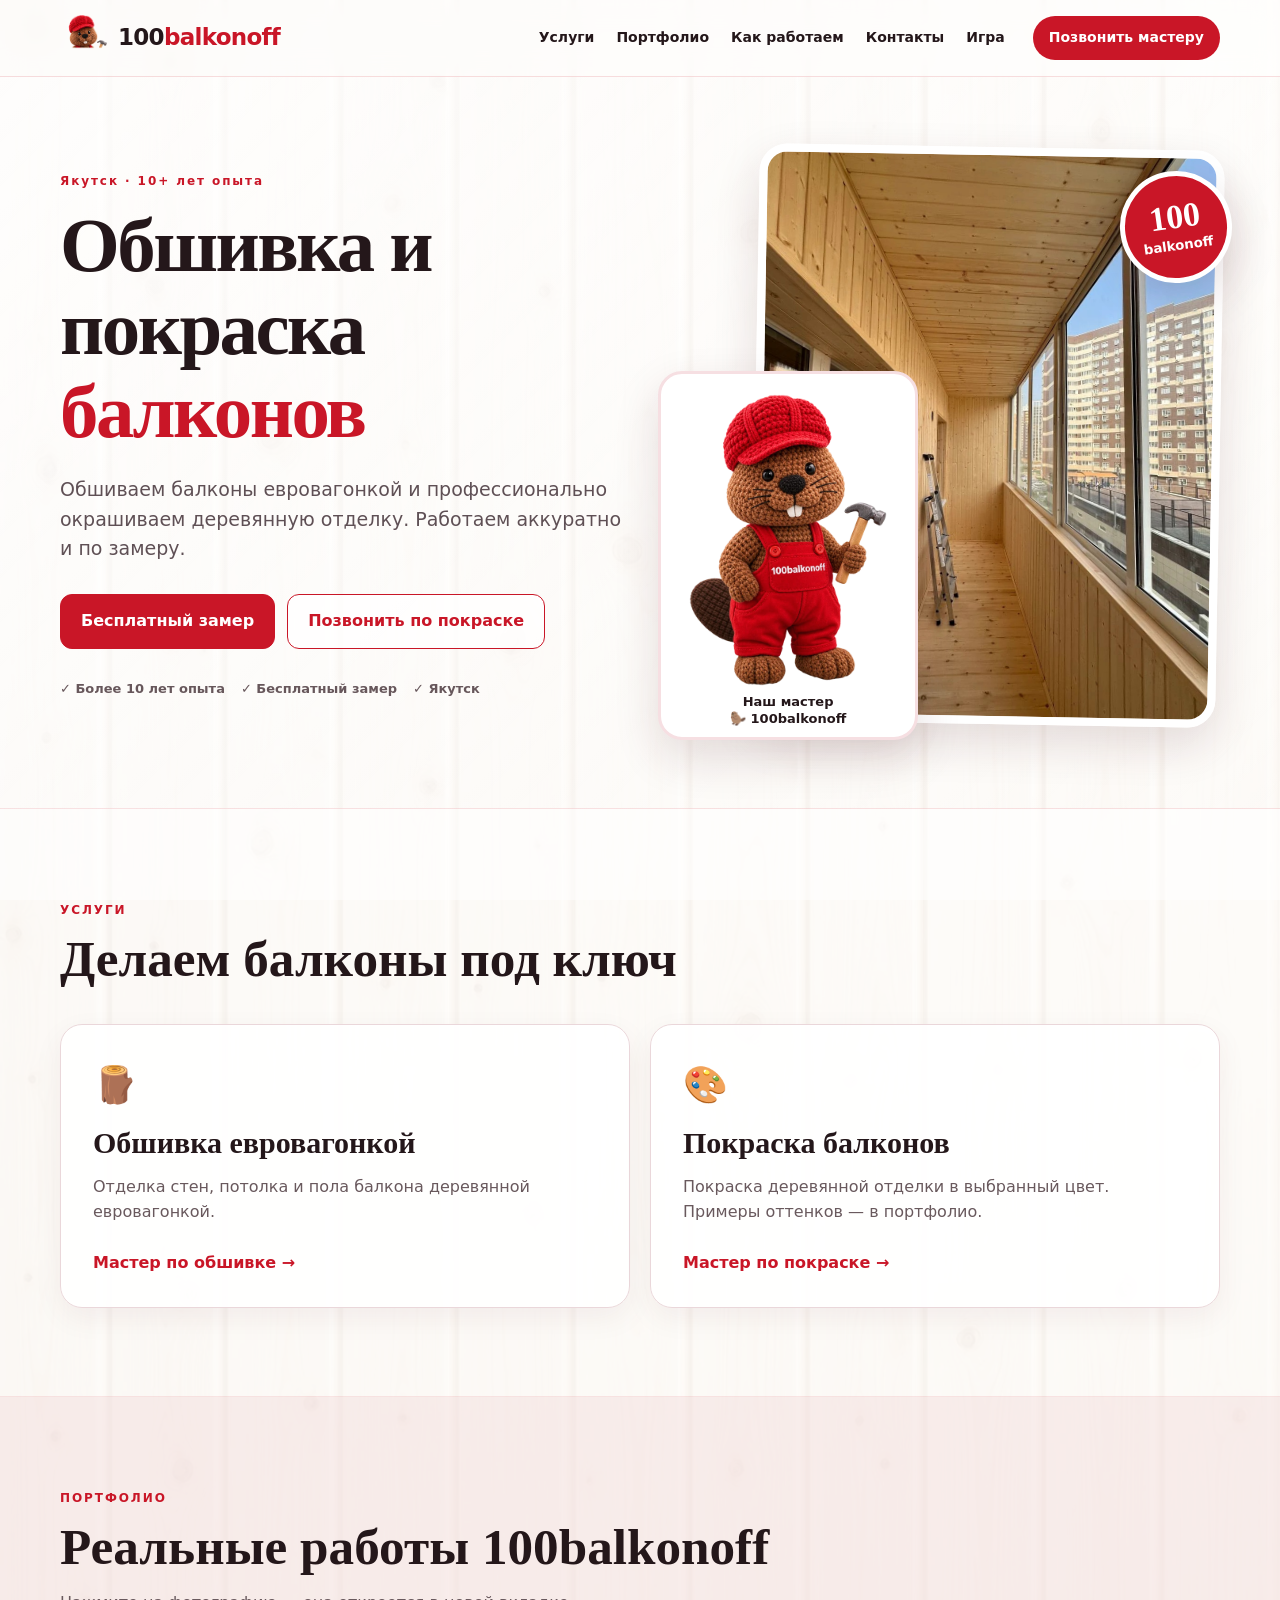
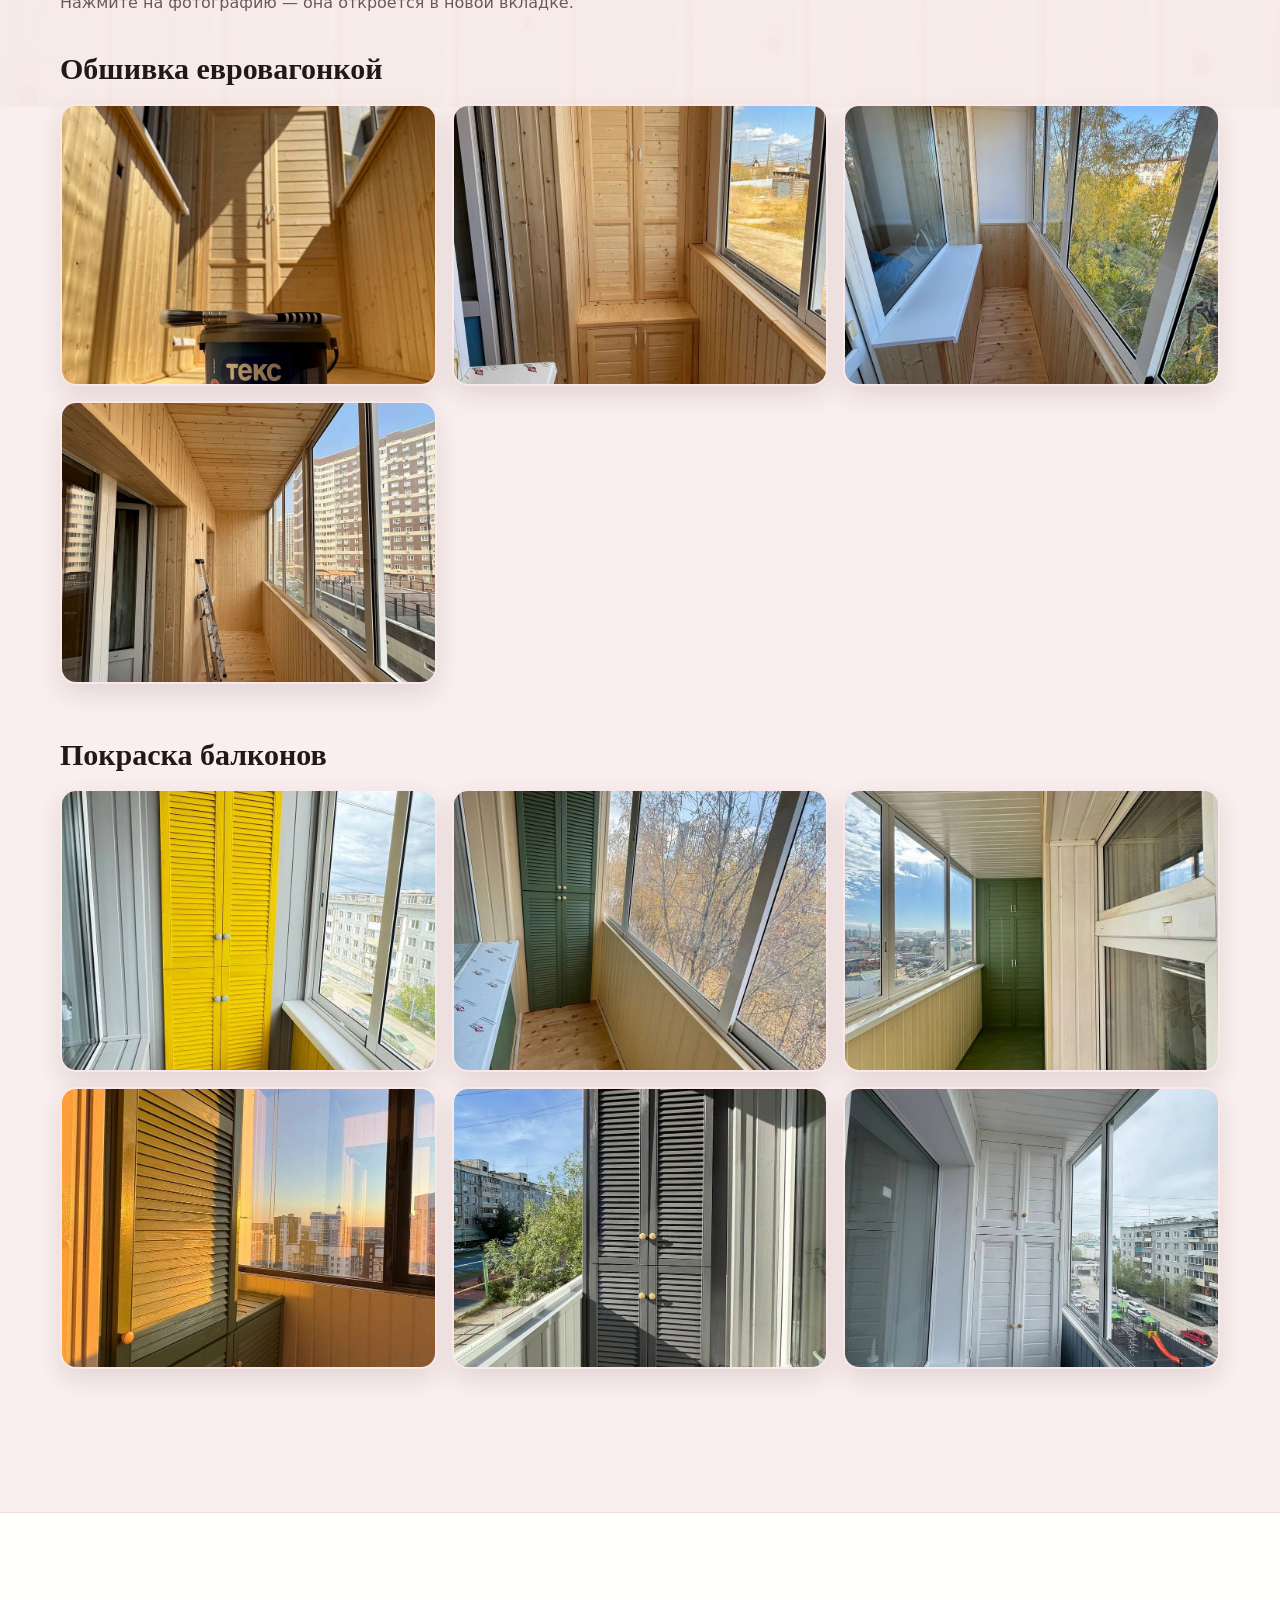
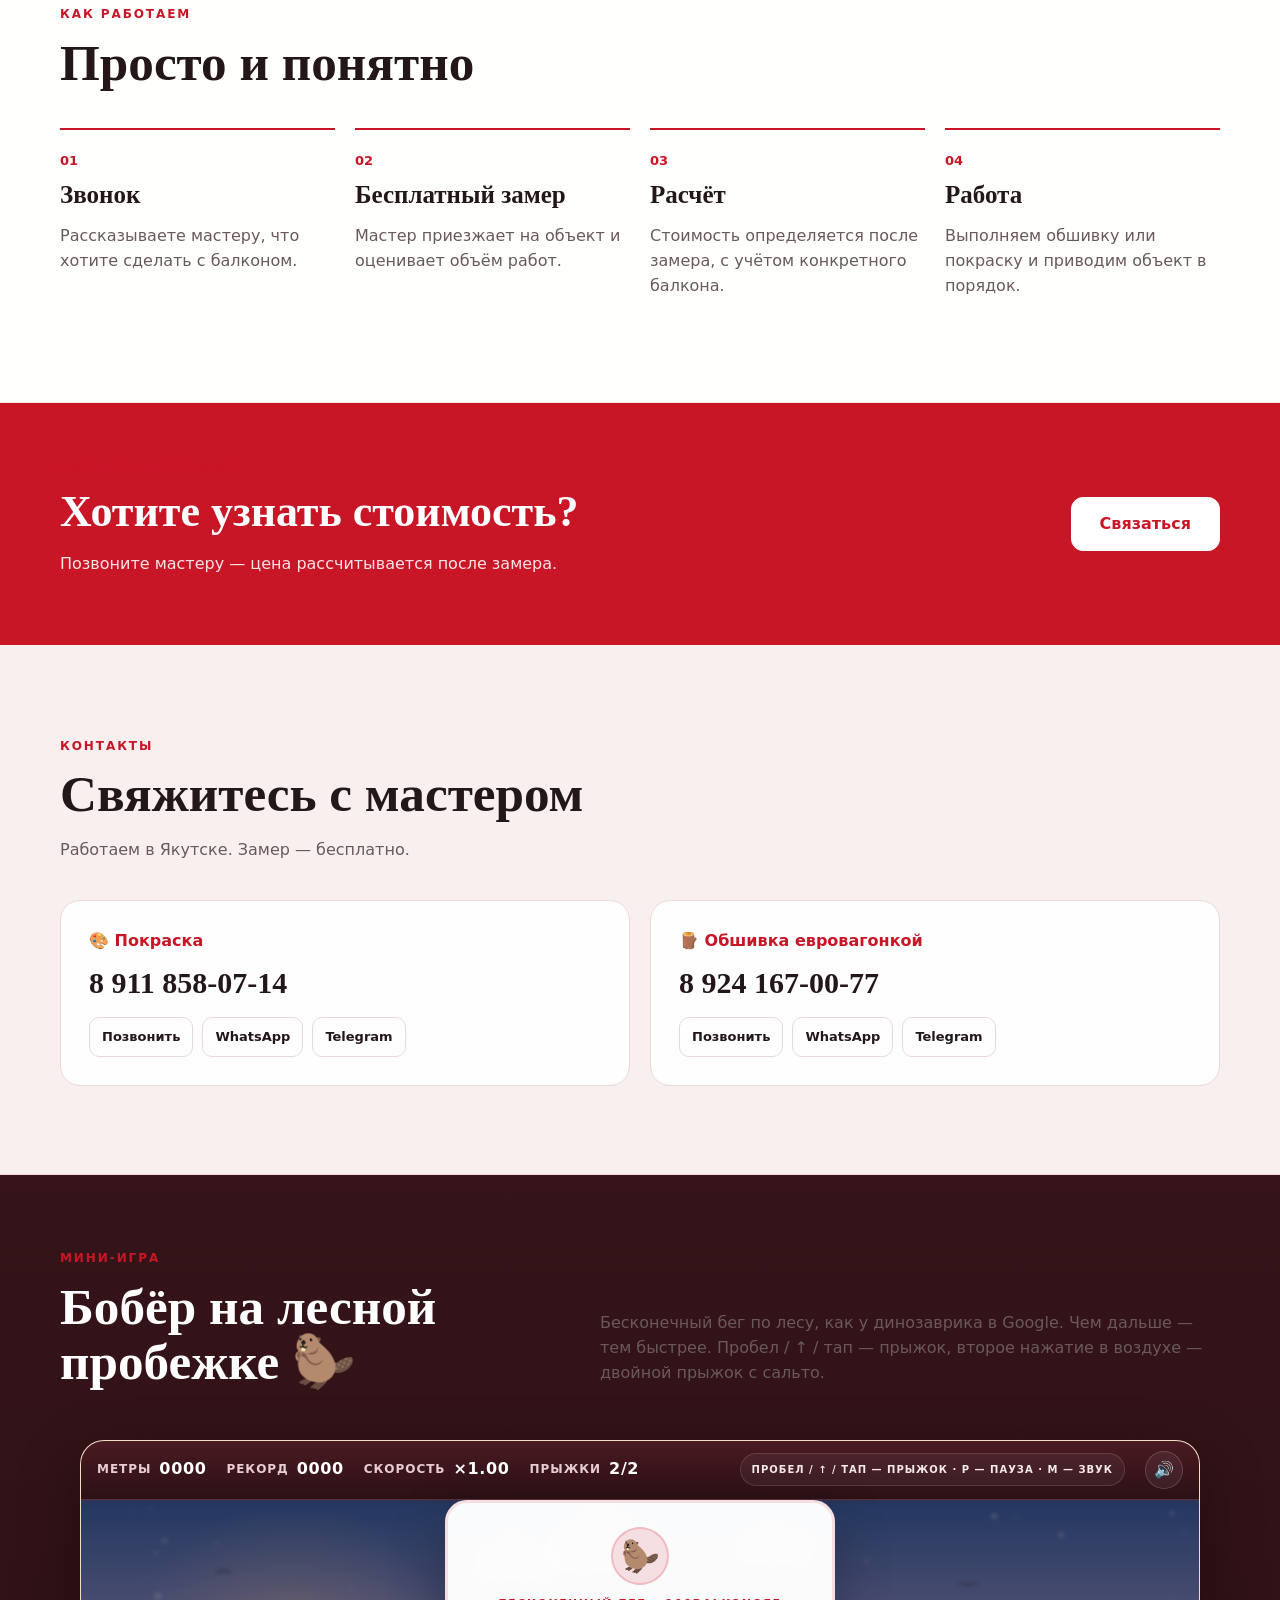
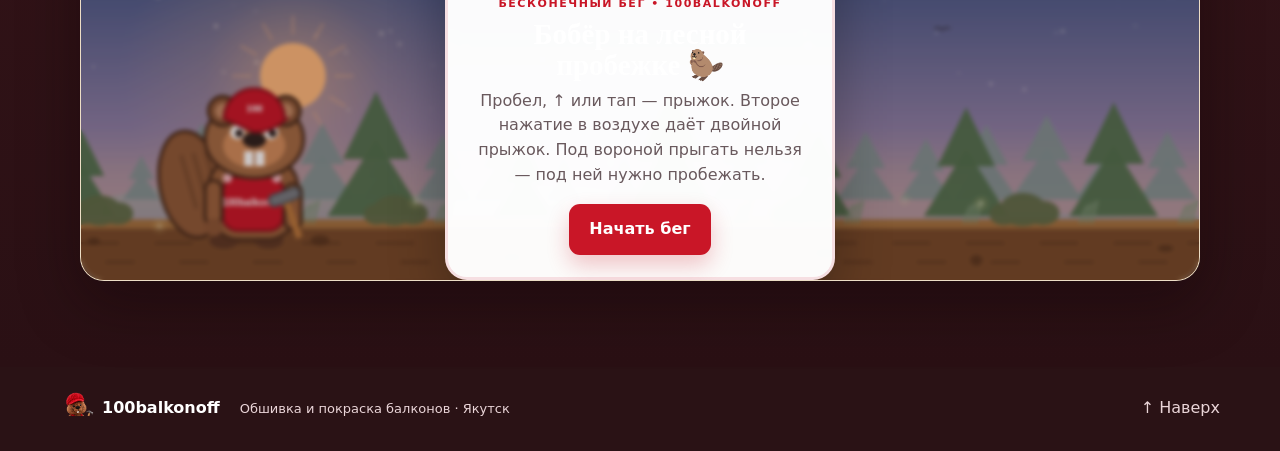
==== commit 75136924: "Add files via upload" ====
--- a/index.html
+++ b/index.html
@@ -111,26 +111,28 @@
 <section id="game-section" class="game-section">
   <div class="wrap">
     <div class="section-heading compact">
-      <div><span class="kicker">МИНИ-ИГРА</span><h2>Помоги бобру добежать до балкона 🦫</h2></div>
-      <p>Пробел / ↑ / тап — прыжок. Второе быстрое нажатие даёт второй прыжок. Перепрыгивай брёвна и доберись до балкона.</p>
+      <div><span class="kicker">МИНИ-ИГРА</span><h2>Бобёр на лесной пробежке 🦫</h2></div>
+      <p>Бесконечный бег по лесу, как у динозаврика в Google. Чем дальше — тем быстрее. Пробел / ↑ / тап — прыжок, второе нажатие в воздухе — двойной прыжок с сальто.</p>
     </div>
     <div class="game-shell">
       <div class="game-top">
-        <div><span class="game-label">СЧЁТ</span><b id="score">0000</b></div>
+        <div><span class="game-label">МЕТРЫ</span><b id="score">0000</b></div>
         <div><span class="game-label">РЕКОРД</span><b id="best">0000</b></div>
+        <div><span class="game-label">СКОРОСТЬ</span><b id="speed">×1.00</b></div>
         <div><span class="game-label">ПРЫЖКИ</span><b id="jumps">2/2</b></div>
-        <div class="game-tip">ПРОБЕЛ / ↑ / ТАП — 1-Й + 2-Й ПРЫЖОК</div>
+        <div class="game-tip">ПРОБЕЛ / ↑ / ТАП — ПРЫЖОК · P — ПАУЗА · M — ЗВУК</div>
+        <button class="game-sound" id="muteBtn" type="button" aria-label="Выключить звук" title="Выключить звук (M)">🔊</button>
       </div>
       <div class="game-stage">
-        <canvas id="game" width="1000" height="340" aria-label="Мини-игра: бобёр бежит к балкону и перепрыгивает брёвна"></canvas>
-        <div class="game-hint" id="gameHint">Нажми пробел или тап — бобёр подпрыгнет. Второе нажатие в воздухе даёт двойной прыжок.</div>
+        <canvas id="game" aria-label="Мини-игра: бобёр бесконечно бежит по лесу и перепрыгивает брёвна"></canvas>
         <div class="game-overlay" id="gameOverlay" aria-live="polite" hidden>
           <div class="game-result">
             <div class="result-icon">🦫</div>
-            <div class="result-kicker" id="gameResultKicker">ФИНИШ • 100BALKONOFF</div>
-            <h3 id="gameResultTitle">Бобёр добрался до балкона!</h3>
-            <p id="gameResultScore">Счёт: 0000</p>
-            <button class="restart" id="restart" type="button">Начать с начала</button>
+            <div class="result-kicker" id="gameResultKicker">БЕСКОНЕЧНЫЙ БЕГ • 100BALKONOFF</div>
+            <h3 id="gameResultTitle">Бобёр на лесной пробежке 🦫</h3>
+            <p id="gameResultScore">Пробежал: 0 м</p>
+            <p class="result-best" id="gameResultBest" hidden></p>
+            <button class="restart" id="restart" type="button">Начать бег</button>
           </div>
         </div>
       </div>
@@ -148,5 +150,6 @@
   <button class="lb-next" aria-label="Следующее" type="button">›</button>
 </div>
 <script src="script.js"></script>
+<script type="module" src="https://static.cloudflareinsights.com/beacon.min.js/v31edd6df95cf4e85bb4c19e7a9bdbcba1788362987495" integrity="sha512-iIg7k2xntmwu6/uSb5tpc/hySgZc4eoL31yB29W6tJFo2akwjPWcEqnCEdJvGexCL0KEQwVYv5BlowfhVz26hg==" data-cf-beacon='{"version":"2024.11.0","token":"4edd5f8ec12a48cfa682ab8261b80a79","spa":2}' crossorigin="anonymous"></script>
 </body>
 </html>
--- a/style.css
+++ b/style.css
@@ -9,7 +9,7 @@
 .hero{padding:70px 0 84px;background:linear-gradient(135deg,rgba(255,255,255,.94),rgba(255,255,255,.76));border-bottom:1px solid rgba(201,22,39,.12)}
 .hero-grid{display:grid;grid-template-columns:1.03fr .97fr;align-items:center;gap:46px}.eyebrow,.kicker{font-size:12px;letter-spacing:.16em;font-weight:900;color:var(--red)}h1,h2,h3{font-family:Georgia,"Times New Roman",serif;line-height:1.08}h1{font-size:clamp(44px,6vw,78px);margin:14px 0 22px;letter-spacing:-2.5px}h1 em{font-style:normal;color:var(--red)}.lead{font-size:19px;max-width:620px;color:#5f5055}.hero-actions{display:flex;gap:12px;flex-wrap:wrap;margin:30px 0}.btn{display:inline-flex;align-items:center;justify-content:center;padding:14px 20px;border-radius:12px;font-weight:900;border:1px solid var(--red)}.btn.primary{background:var(--red);color:white}.btn.ghost{background:rgba(255,255,255,.72);color:var(--red)}.trust{display:flex;gap:16px;flex-wrap:wrap;color:#67575b;font-size:13px;font-weight:800}
 .hero-visual{position:relative;min-height:510px}.photo-card{width:86%;margin-left:auto;border-radius:28px;overflow:hidden;box-shadow:var(--shadow);border:8px solid rgba(255,255,255,.98);transform:rotate(1deg)}.photo-card img{width:100%;display:block;aspect-ratio:4/5;object-fit:cover}.mascot-card{position:absolute;left:-4%;bottom:-16px;width:260px;padding:16px 16px 10px;border-radius:24px;background:#fff;box-shadow:var(--shadow);border:3px solid var(--red-soft);text-align:center}.mascot-card img{display:block;width:100%;height:300px;object-fit:contain;object-position:center bottom}.mascot-card span{display:block;font-weight:900;font-size:13px;line-height:1.25;padding-top:4px}.badge{position:absolute;right:-12px;top:24px;width:112px;height:112px;border-radius:50%;background:var(--red);color:#fff;display:flex;flex-direction:column;align-items:center;justify-content:center;box-shadow:var(--shadow);transform:rotate(-8deg);border:5px solid #fff}.badge strong{font:900 34px Georgia}.badge small{font-weight:900}
-.game-section{padding:70px 0 86px;background:linear-gradient(180deg,#361419 0%,#2a1014 100%);color:#fff}.section-heading.compact{display:flex;justify-content:space-between;align-items:end;gap:25px}.game-section h2{margin:6px 0 0;font-size:32px}.game-section p{color:#ead5d8;max-width:440px}.game-shell{position:relative;width:min(1120px,100%);margin:22px auto 0;border:1px solid rgba(255,255,255,.14);border-radius:24px;background:#ead9bd;overflow:hidden;box-shadow:0 22px 60px rgba(12,3,5,.38)}.game-top{min-height:58px;display:flex;align-items:center;gap:20px;padding:10px 16px;background:linear-gradient(180deg,#4a1a22,#2b1115);border-bottom:1px solid rgba(255,255,255,.10);font-size:12px;letter-spacing:.08em}.game-top>div{display:flex;align-items:center;gap:8px}.game-label{color:#e8cdd1;font-weight:800}.game-top b{color:#fff;font-size:16px;letter-spacing:.04em}.game-tip{margin-left:auto;white-space:nowrap;padding:8px 11px;border:1px solid rgba(255,255,255,.13);border-radius:999px;color:#f7e9eb;font-size:10px;font-weight:900;letter-spacing:.1em;background:rgba(255,255,255,.05)}.game-stage{position:relative;background:linear-gradient(180deg,#ecdabd 0%,#dfc298 100%);border-radius:0 0 22px 22px}.game-stage canvas{display:block;width:100%;height:clamp(250px,34vw,360px);touch-action:manipulation}.game-hint{position:absolute;left:50%;top:50%;transform:translate(-50%,-50%);z-index:3;background:rgba(42,18,21,.90);padding:13px 18px;border-radius:999px;font-weight:900;font-size:13px;text-align:center;white-space:nowrap;border:1px solid rgba(255,255,255,.18);box-shadow:0 12px 30px rgba(27,8,10,.24)}.game-hint[hidden]{display:none}.game-overlay{position:absolute;inset:0;display:flex;z-index:10;align-items:center;justify-content:center;padding:20px;background:rgba(35,13,16,.23);backdrop-filter:blur(2px)}.game-overlay[hidden]{display:none}.game-result{width:min(390px,calc(100% - 28px));padding:24px 22px 22px;background:rgba(255,255,255,.98);border-radius:22px;text-align:center;box-shadow:0 22px 55px rgba(0,0,0,.30);border:3px solid var(--red-soft)}.result-icon{width:58px;height:58px;margin:0 auto 10px;border-radius:50%;display:grid;place-items:center;background:var(--red-soft);font-size:31px;border:2px solid rgba(201,22,39,.18)}.result-kicker{font-size:11px;letter-spacing:.14em;font-weight:900;color:var(--red)}.game-result h3{font-size:29px;margin:7px 0}.game-result p{color:var(--muted);margin:0 0 16px}.restart{display:inline-flex;align-items:center;justify-content:center;border:0;background:var(--red);color:#fff;padding:13px 20px;border-radius:11px;font-weight:900;cursor:pointer;box-shadow:0 10px 22px rgba(201,22,39,.24)}.restart:hover{background:var(--red-dark)}.restart:focus-visible{outline:3px solid rgba(201,22,39,.28);outline-offset:3px}
+.game-section{padding:70px 0 86px;background:linear-gradient(180deg,#361419 0%,#2a1014 100%);color:#fff}.section-heading.compact{display:flex;justify-content:space-between;align-items:end;gap:25px}.game-section h2{margin:6px 0 0;font-size:32px}.game-section p{color:#ead5d8;max-width:440px}.game-shell{position:relative;width:min(1120px,100%);margin:22px auto 0;border:1px solid rgba(255,255,255,.14);border-radius:24px;background:#ead9bd;overflow:hidden;box-shadow:0 22px 60px rgba(12,3,5,.38)}.game-top{min-height:58px;display:flex;align-items:center;gap:20px;padding:10px 16px;background:linear-gradient(180deg,#4a1a22,#2b1115);border-bottom:1px solid rgba(255,255,255,.10);font-size:12px;letter-spacing:.08em}.game-top>div{display:flex;align-items:center;gap:8px}.game-label{color:#e8cdd1;font-weight:800}.game-top b{color:#fff;font-size:16px;letter-spacing:.04em}.game-tip{margin-left:auto;white-space:nowrap;padding:8px 11px;border:1px solid rgba(255,255,255,.13);border-radius:999px;color:#f7e9eb;font-size:10px;font-weight:900;letter-spacing:.1em;background:rgba(255,255,255,.05)}.game-stage{position:relative;background:linear-gradient(180deg,#ecdabd 0%,#dfc298 100%);border-radius:0 0 22px 22px}.game-stage canvas{display:block;width:100%;height:clamp(240px,36vw,380px);touch-action:manipulation;cursor:pointer}.game-hint{position:absolute;left:50%;top:50%;transform:translate(-50%,-50%);z-index:3;background:rgba(42,18,21,.90);padding:13px 18px;border-radius:999px;font-weight:900;font-size:13px;text-align:center;white-space:nowrap;border:1px solid rgba(255,255,255,.18);box-shadow:0 12px 30px rgba(27,8,10,.24)}.game-hint[hidden]{display:none}.game-overlay{position:absolute;inset:0;display:flex;z-index:10;align-items:center;justify-content:center;padding:20px;background:rgba(35,13,16,.23);backdrop-filter:blur(2px)}.game-overlay[hidden]{display:none}.game-result{width:min(390px,calc(100% - 28px));padding:24px 22px 22px;background:rgba(255,255,255,.98);border-radius:22px;text-align:center;box-shadow:0 22px 55px rgba(0,0,0,.30);border:3px solid var(--red-soft)}.result-icon{width:58px;height:58px;margin:0 auto 10px;border-radius:50%;display:grid;place-items:center;background:var(--red-soft);font-size:31px;border:2px solid rgba(201,22,39,.18)}.result-kicker{font-size:11px;letter-spacing:.14em;font-weight:900;color:var(--red)}.game-result h3{font-size:29px;margin:7px 0}.game-result p{color:var(--muted);margin:0 0 16px}.game-sound{margin-left:0;flex:0 0 auto;width:38px;height:38px;border-radius:50%;border:1px solid rgba(255,255,255,.16);background:rgba(255,255,255,.06);color:#fff;font-size:16px;line-height:1;display:grid;place-items:center;cursor:pointer;padding:0}.game-sound:hover{background:rgba(255,255,255,.14)}.game-sound.is-off{opacity:.55}.result-best{font-weight:900;color:var(--red)!important;margin:0 0 14px!important}.result-best[hidden]{display:none}.restart{display:inline-flex;align-items:center;justify-content:center;border:0;background:var(--red);color:#fff;padding:13px 20px;border-radius:11px;font-weight:900;cursor:pointer;box-shadow:0 10px 22px rgba(201,22,39,.24)}.restart:hover{background:var(--red-dark)}.restart:focus-visible{outline:3px solid rgba(201,22,39,.28);outline-offset:3px}
 .section{padding:88px 0;background:rgba(255,255,255,.90);border-bottom:1px solid rgba(201,22,39,.10)}.section-heading{margin-bottom:38px}.section-heading h2{font-size:clamp(34px,4vw,52px);margin:9px 0 12px}.section-heading p{color:var(--muted);max-width:620px}.service-grid{display:grid;grid-template-columns:repeat(2,1fr);gap:20px}.service{background:var(--paper);border:1px solid var(--line);border-radius:22px;padding:32px;box-shadow:0 10px 30px rgba(90,25,30,.06)}.service-icon{font-size:36px}.service h3{font-size:30px;margin:14px 0 8px}.service p{color:var(--muted)}.service a{display:inline-block;margin-top:10px;color:var(--red);font-weight:900}
 .portfolio-section{background:rgba(249,238,239,.94)}.portfolio-group{margin:38px 0 55px}.portfolio-group h3{font-size:30px;margin-bottom:18px}.gallery{display:grid;grid-template-columns:repeat(3,1fr);gap:15px}.photo{border:0;padding:0;background:#fff;cursor:zoom-in;border-radius:16px;overflow:hidden;box-shadow:0 10px 25px rgba(72,25,30,.12);aspect-ratio:4/3;display:block;border:2px solid rgba(201,22,39,.10)}.photo img{width:100%;height:100%;display:block;object-fit:cover;transition:transform .35s ease}.photo:hover img{transform:scale(1.035)}
 .process-section{background:rgba(255,255,255,.92)}.steps{display:grid;grid-template-columns:repeat(4,1fr);gap:20px}.steps>div{border-top:2px solid var(--red);padding-top:18px}.steps b{font-size:13px;color:var(--red)}.steps h3{font-size:25px;margin:8px 0}.steps p{color:var(--muted)}
@@ -18,4 +18,4 @@
 footer{background:#2a1215;color:#ead5d8;padding:25px 0}.footer-inner{display:flex;align-items:center;gap:20px}.brand-mini{display:flex;align-items:center;gap:8px;font-weight:900;color:#fff}.brand-mini img{width:34px;height:34px;object-fit:cover;border-radius:50%}.footer-inner span{flex:1;font-size:13px}
 .lightbox{position:fixed;inset:0;background:rgba(20,12,14,.95);z-index:100;display:none;align-items:center;justify-content:center;padding:35px}.lightbox.open{display:flex}.lightbox img{max-width:min(92vw,1300px);max-height:90vh;object-fit:contain;border-radius:8px;box-shadow:0 20px 70px #000}.lb-close,.lb-prev,.lb-next{position:absolute;border:0;background:rgba(255,255,255,.12);color:#fff;cursor:pointer;border-radius:50%;width:48px;height:48px;font-size:34px;line-height:1}.lb-close{right:22px;top:18px}.lb-prev{left:20px;top:50%;transform:translateY(-50%)}.lb-next{right:20px;top:50%;transform:translateY(-50%)}
 @media(max-width:850px){nav{display:none}.header-call{margin-left:auto}.hero-grid{grid-template-columns:1fr}.hero{padding-top:48px}.hero-visual{max-width:680px;margin:auto}.mascot-card{left:0}.gallery{grid-template-columns:repeat(2,1fr)}.steps{grid-template-columns:repeat(2,1fr)}.section-heading.compact,.cta-inner{display:block}.cta .btn{margin-top:20px}.service-grid,.contact-grid{grid-template-columns:1fr}.game-tip{margin-left:0}.game-top{flex-wrap:wrap;gap:10px}.game-tip{order:3;flex-basis:100%;text-align:center}}
-@media(max-width:520px){.wrap{width:min(100% - 24px,1160px)}.site-header .nav{min-height:64px}.brand{font-size:19px}.brand img{width:40px;height:40px}.header-call{font-size:12px;padding:9px 11px}.hero{padding:42px 0 62px}h1{font-size:43px;letter-spacing:-1.7px}.lead{font-size:17px}.trust{display:block}.trust span{display:block;margin:7px 0}.hero-visual{min-height:420px}.mascot-card{width:190px;padding:9px 9px 7px;bottom:-20px}.mascot-card img{height:220px}.badge{width:92px;height:92px;right:0}.badge strong{font-size:29px}.section{padding:65px 0}.gallery{grid-template-columns:1fr 1fr;gap:9px}.photo{border-radius:11px}.steps{grid-template-columns:1fr}.cta h2{font-size:36px}.phone{font-size:25px}.footer-inner{flex-wrap:wrap}.footer-inner span{order:3;flex-basis:100%}.game-top{padding:9px 10px}.game-label{font-size:10px}.game-top b{font-size:14px}.game-tip{font-size:9px;white-space:normal}.game-hint{font-size:11px;max-width:88%;white-space:normal}.game-overlay{padding:10px}.game-result{padding:18px 16px}.game-result h3{font-size:24px}.result-icon{width:50px;height:50px;font-size:27px}.lb-prev{left:7px}.lb-next{right:7px}}
+@media(max-width:520px){.wrap{width:min(100% - 24px,1160px)}.site-header .nav{min-height:64px}.brand{font-size:19px}.brand img{width:40px;height:40px}.header-call{font-size:12px;padding:9px 11px}.hero{padding:42px 0 62px}h1{font-size:43px;letter-spacing:-1.7px}.lead{font-size:17px}.trust{display:block}.trust span{display:block;margin:7px 0}.hero-visual{min-height:420px}.mascot-card{width:190px;padding:9px 9px 7px;bottom:-20px}.mascot-card img{height:220px}.badge{width:92px;height:92px;right:0}.badge strong{font-size:29px}.section{padding:65px 0}.gallery{grid-template-columns:1fr 1fr;gap:9px}.photo{border-radius:11px}.steps{grid-template-columns:1fr}.cta h2{font-size:36px}.phone{font-size:25px}.footer-inner{flex-wrap:wrap}.footer-inner span{order:3;flex-basis:100%}.game-stage canvas{height:250px}.game-sound{width:34px;height:34px;font-size:14px}.game-top{padding:9px 10px}.game-label{font-size:10px}.game-top b{font-size:14px}.game-tip{font-size:9px;white-space:normal}.game-hint{font-size:11px;max-width:88%;white-space:normal}.game-overlay{padding:10px}.game-result{padding:18px 16px}.game-result h3{font-size:24px}.result-icon{width:50px;height:50px;font-size:27px}.lb-prev{left:7px}.lb-next{right:7px}}
